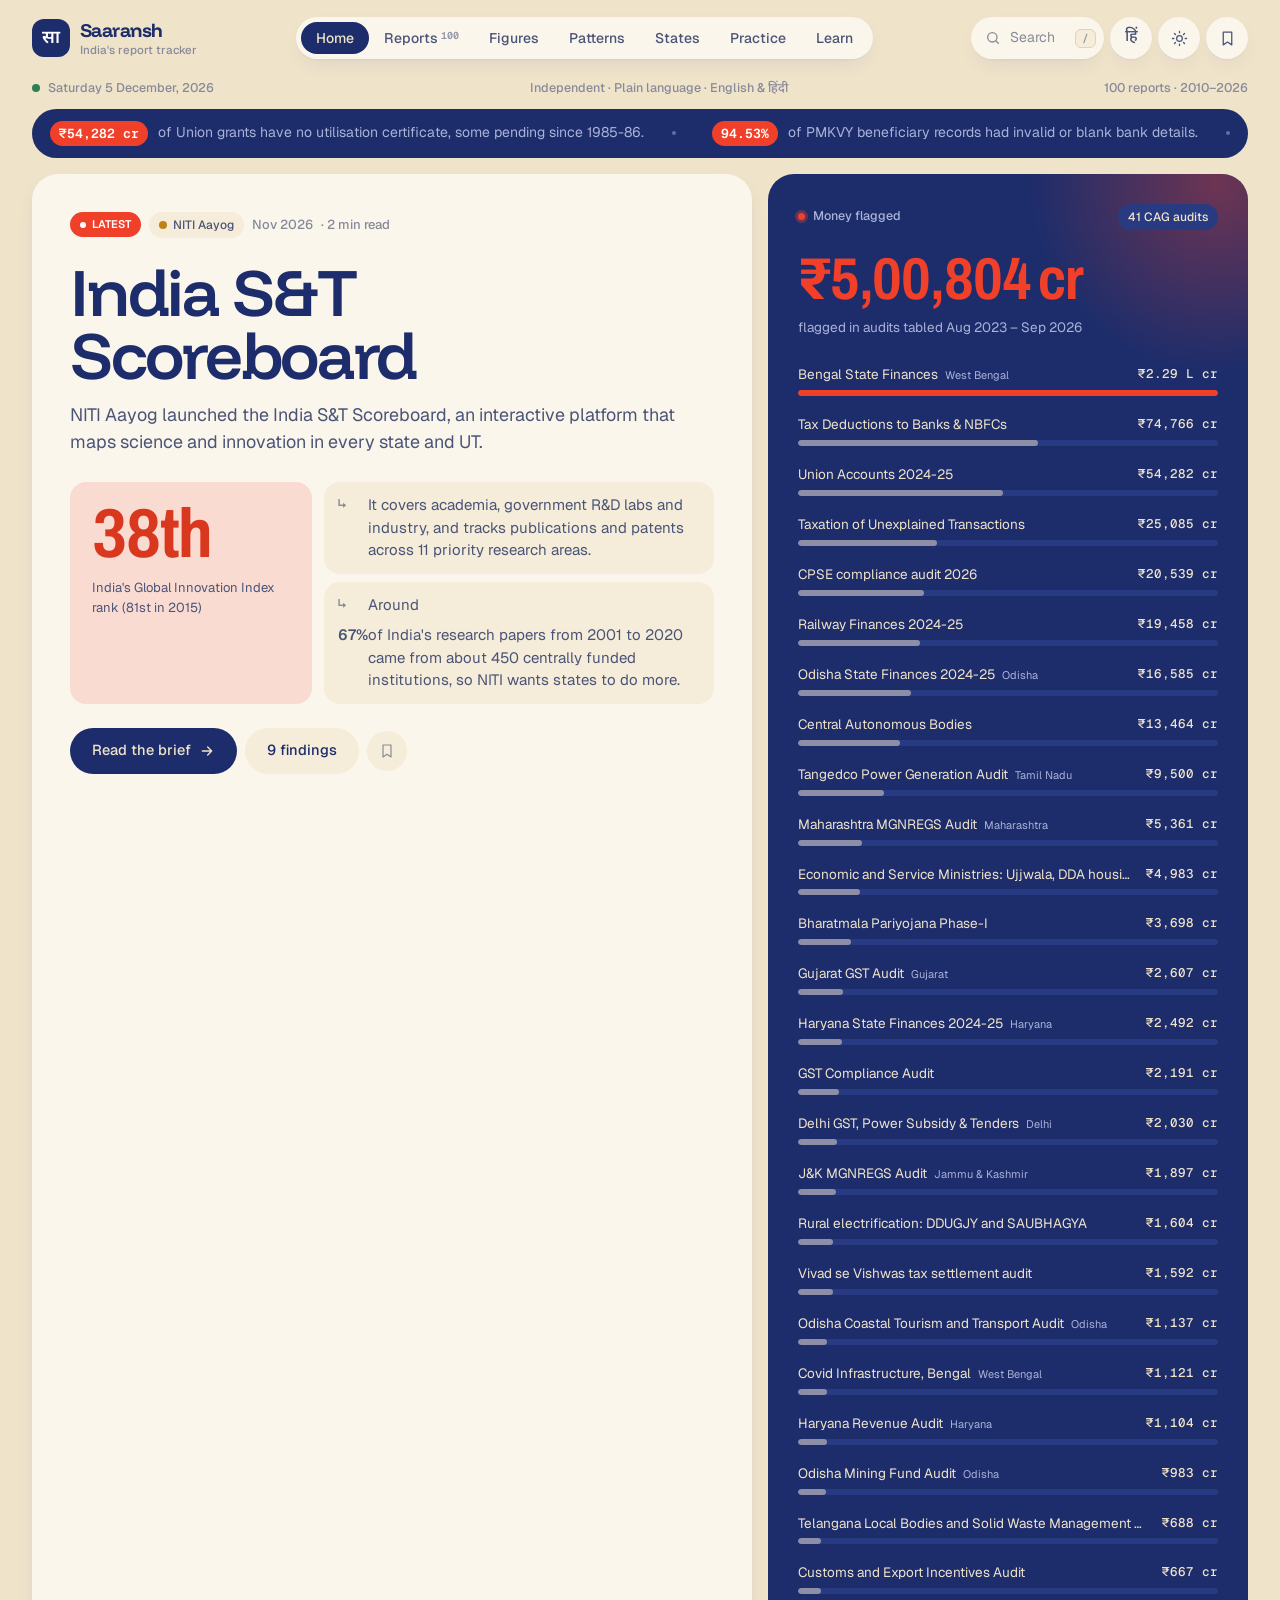
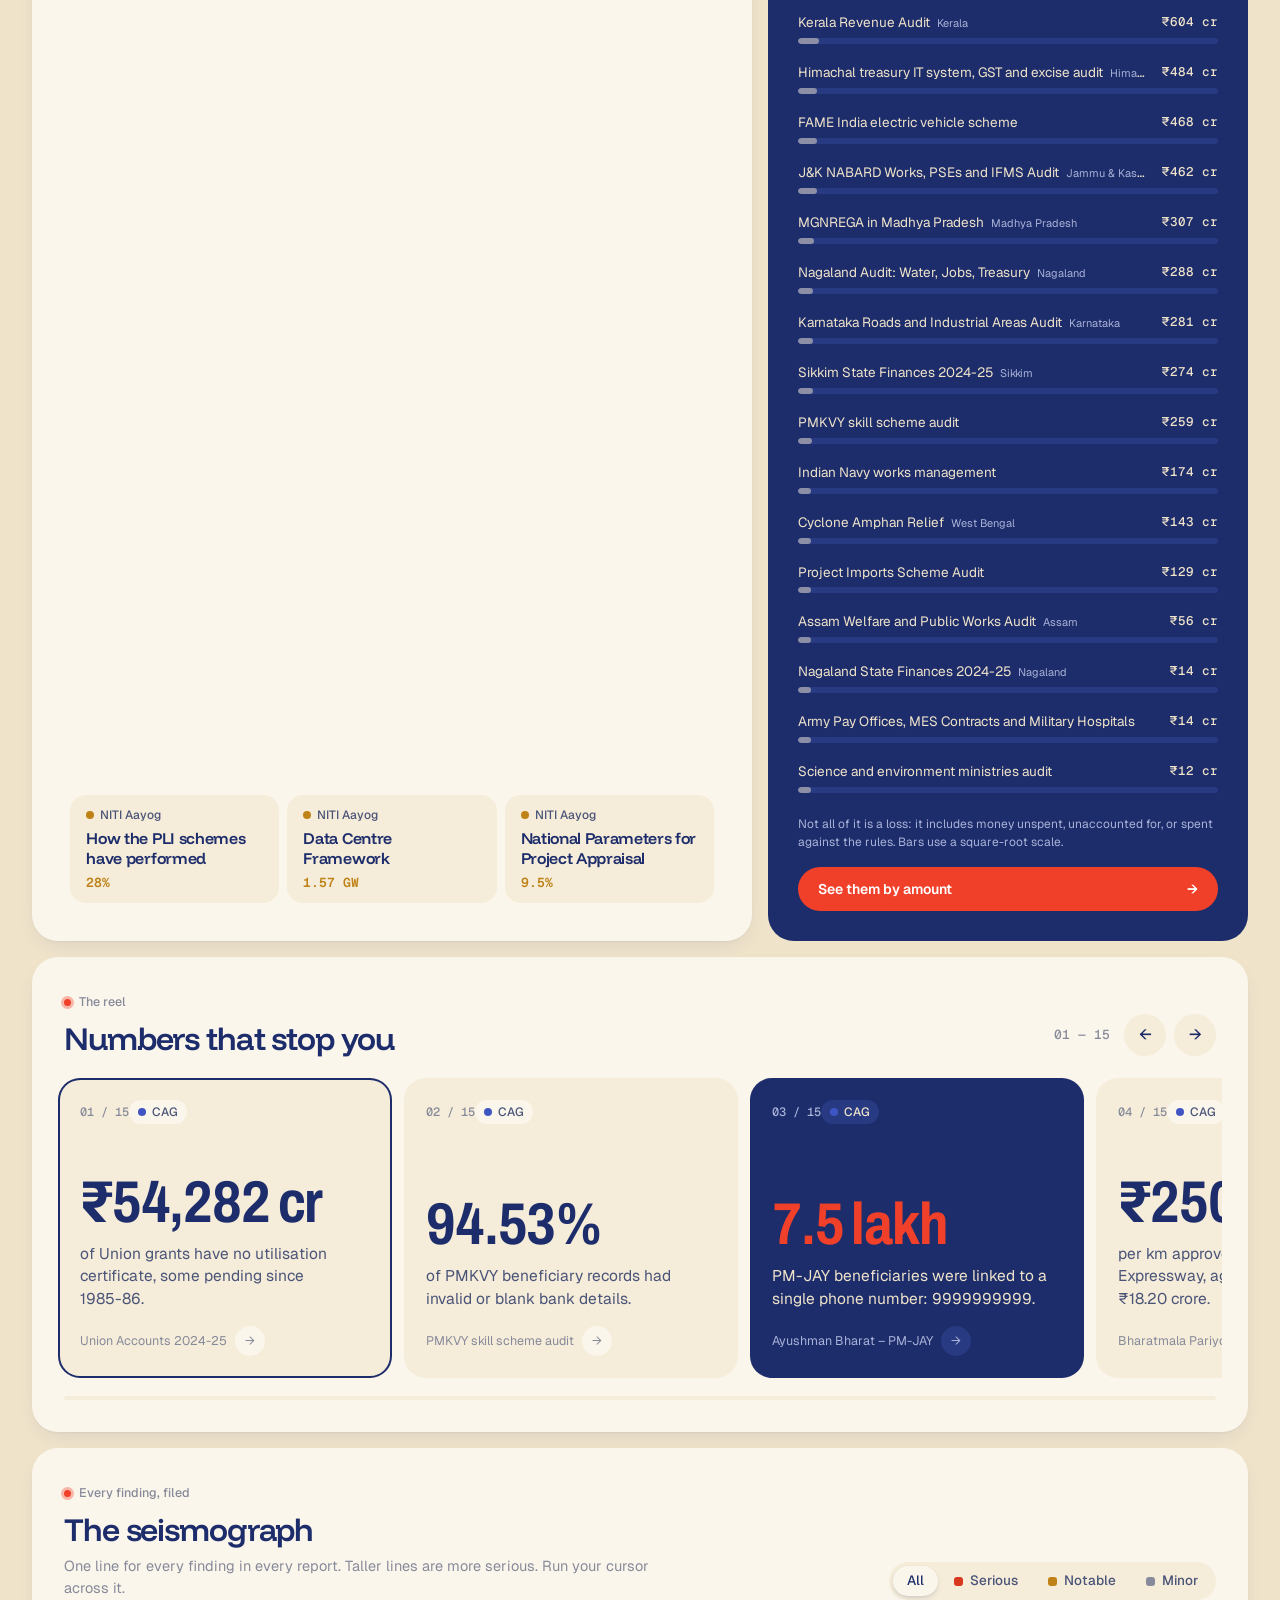
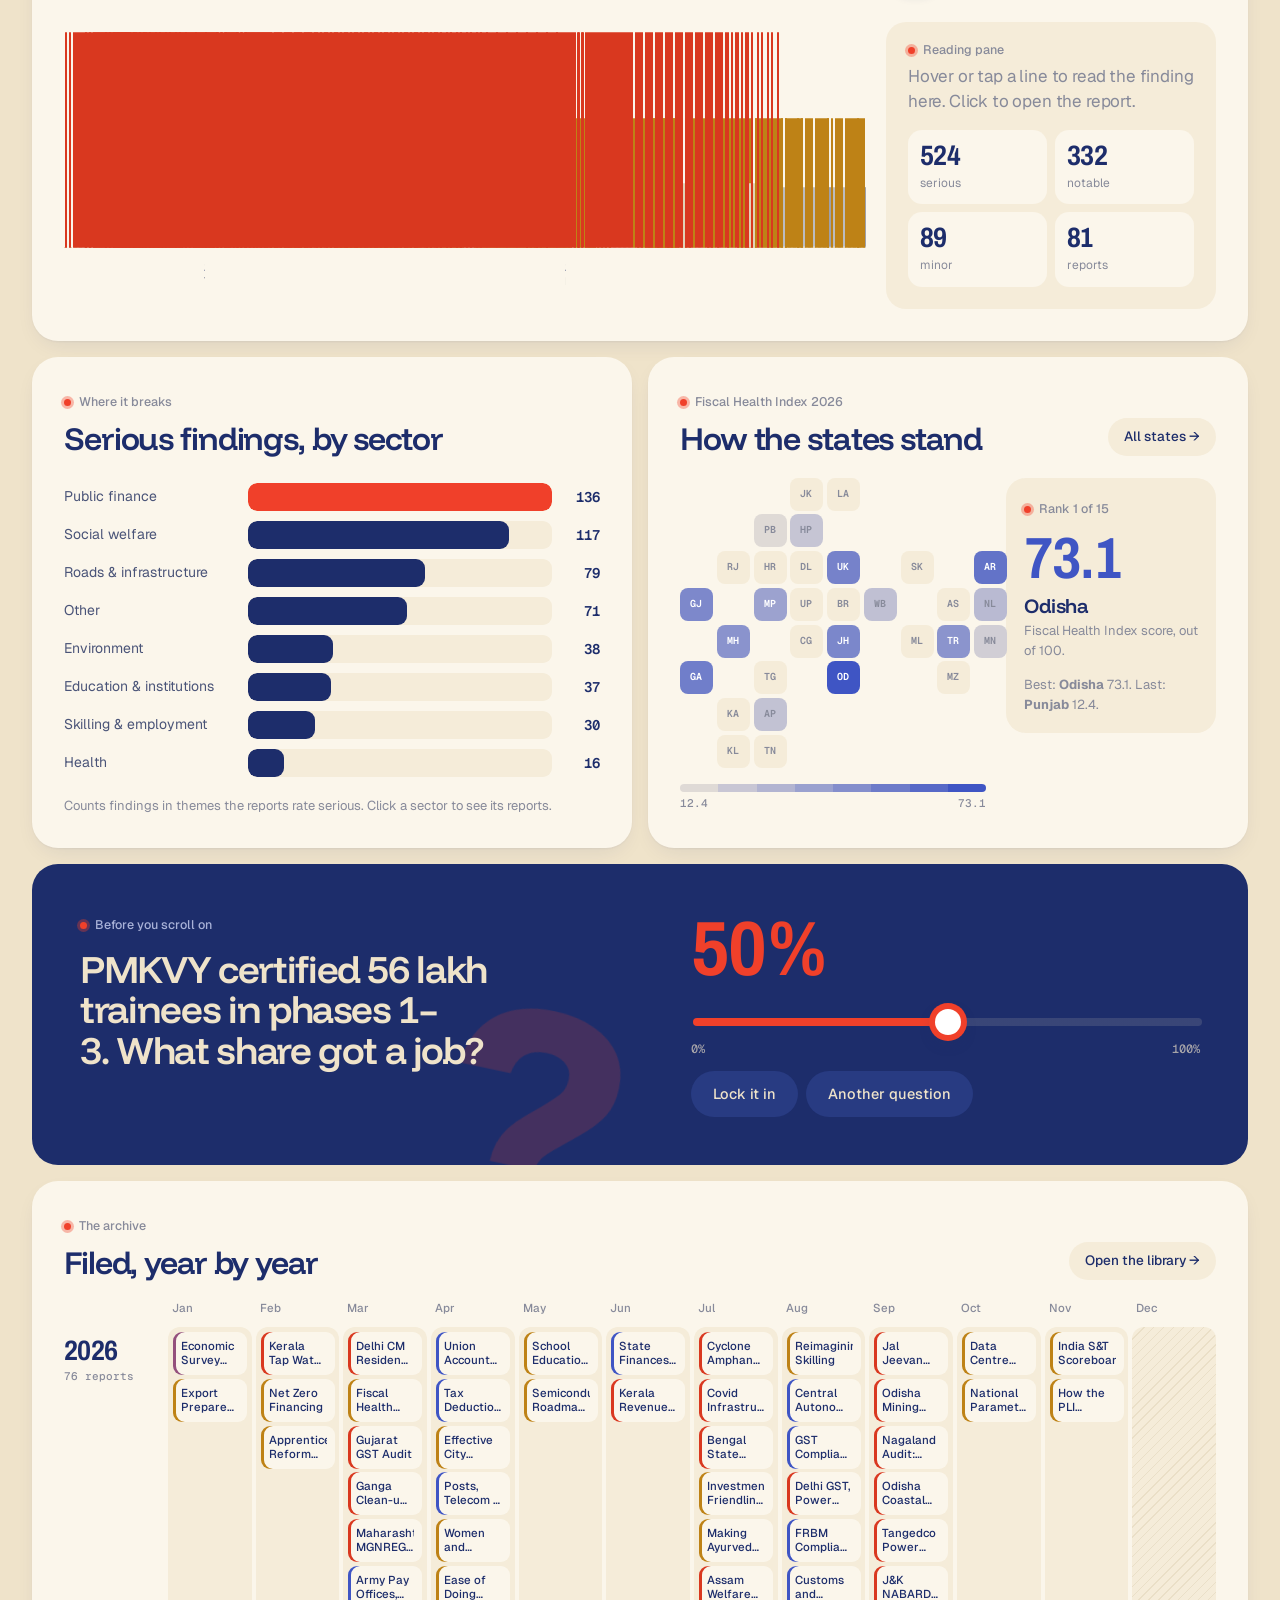
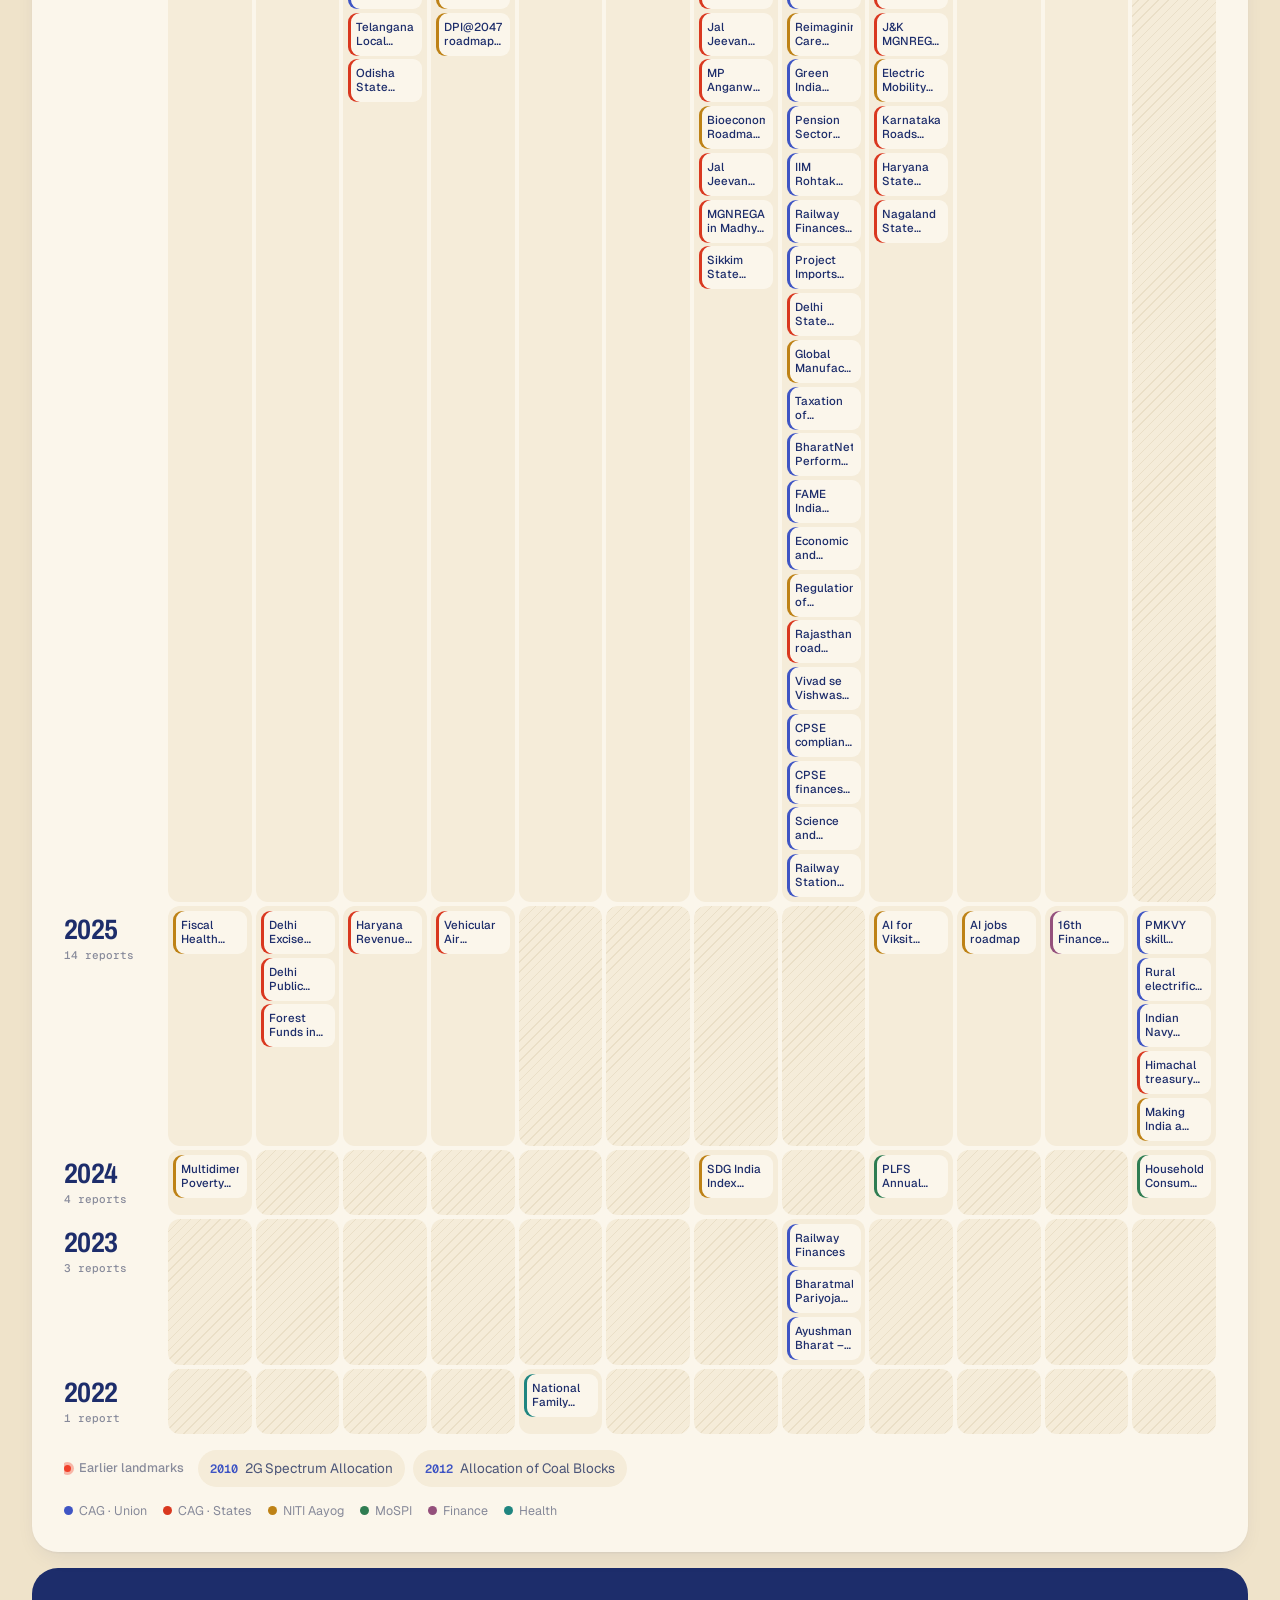
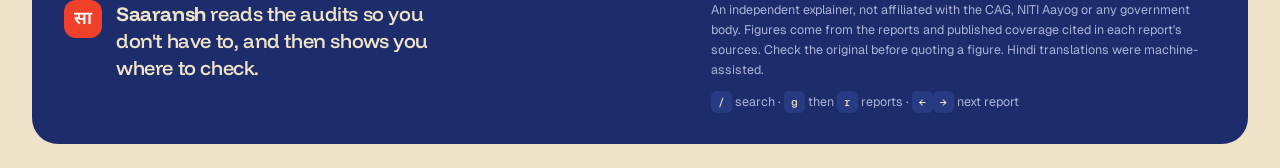
==== index.html @ 2b0435da "Redesign the whole app: new look, layouts and charts - New palette (Chantilly Cream, Indigo Ink, Ama" ====
<!doctype html>
<html lang="en">
<head>
<meta charset="utf-8">
<meta name="viewport" content="width=device-width, initial-scale=1, viewport-fit=cover">
<title>Saaransh: CAG audits and NITI Aayog reports, decoded</title>
<meta name="description" content="Saaransh explains CAG audits, NITI Aayog reports and official surveys in plain language, in English and Hindi: the money flagged, the findings, the government's reply, the sources and exam practice.">
<meta name="keywords" content="CAG report, CAG audit, NITI Aayog report, government reports India, UPSC current affairs, state finances, Hindi">
<meta name="theme-color" content="#EFE3CA" media="(prefers-color-scheme: light)">
<meta name="theme-color" content="#10163A" media="(prefers-color-scheme: dark)">
<meta name="color-scheme" content="light dark">
<meta name="application-name" content="Saaransh">
<meta name="apple-mobile-web-app-title" content="Saaransh">
<meta name="apple-mobile-web-app-capable" content="yes">
<meta name="apple-mobile-web-app-status-bar-style" content="default">

<meta property="og:type" content="website">
<meta property="og:site_name" content="Saaransh">
<meta property="og:title" content="Saaransh: CAG audits and NITI Aayog reports, decoded">
<meta property="og:description" content="The money flagged, the findings, the government's reply and the sources. In English and Hindi.">
<meta property="og:image" content="/og-image.jpg">
<meta property="og:image:width" content="1200">
<meta property="og:image:height" content="630">
<meta property="og:locale" content="en_IN">
<meta property="og:locale:alternate" content="hi_IN">
<meta name="twitter:card" content="summary_large_image">
<meta name="twitter:title" content="Saaransh: CAG audits and NITI Aayog reports, decoded">
<meta name="twitter:description" content="The money flagged, the findings, the government's reply and the sources. In English and Hindi.">
<meta name="twitter:image" content="/og-image.jpg">

<link rel="icon" href="/favicon.ico" sizes="32x32 48x48">
<link rel="icon" href="/favicon.svg" type="image/svg+xml">
<link rel="apple-touch-icon" href="/icons/apple-touch-icon.png">
<link rel="manifest" href="/site.webmanifest">

<link rel="preconnect" href="https://fonts.googleapis.com">
<link rel="preconnect" href="https://fonts.gstatic.com" crossorigin>
<link rel="stylesheet" href="https://fonts.googleapis.com/css2?family=Funnel+Display:wght@400..800&family=Archivo:wdth,wght@62..125,400..800&family=Geist:wght@400..700&family=Geist+Mono:wght@400..600&family=Noto+Sans+Devanagari:wght@400..700&display=swap">
<script>try{var t=JSON.parse(localStorage.getItem("saaransh-theme"));if(t)document.documentElement.dataset.theme=t;if(localStorage.getItem("saaransh-lang")==="hi")document.documentElement.lang="hi"}catch(e){}</script>
<link rel="stylesheet" href="/assets/css/app.css?v=46">
<script type="application/ld+json">{"@context":"https://schema.org","@type":"WebSite","name":"Saaransh","alternateName":"सारांश","description":"CAG audits, NITI Aayog reports and official surveys explained in plain English and Hindi.","inLanguage":["en-IN","hi-IN"]}</script>
</head>
<body>
<noscript><p style="padding:24px;font:16px/1.5 system-ui,sans-serif">Saaransh needs JavaScript to show the reports. Please enable it and reload.</p></noscript>
<a class="skip" href="#main">Skip to content</a>

<header class="mast" id="mast">
  <div class="mast-in">
    <button class="wordmark homelink" aria-label="Saaransh, go to Home">
      <span class="seal" aria-hidden="true">सा</span>
      <span class="wm"><b>Saaransh</b><small>India's report tracker</small></span>
    </button>
    <nav class="nav" aria-label="Sections">
      <button data-view="home">Home</button>
      <button data-view="reports">Reports<sup id="nReports"></sup></button>
      <button data-view="numbers">Figures</button>
      <button data-view="insights">Patterns</button>
      <button data-view="states">States</button>
      <button data-view="play">Practice</button>
      <button data-view="learn">Learn</button>
      <span class="nav-ink" aria-hidden="true"></span>
    </nav>
    <div class="tools">
      <button class="find" data-palette aria-label="Search"><svg width="16" height="16" viewBox="0 0 24 24" fill="none" stroke="currentColor" stroke-width="2" stroke-linecap="round"><circle cx="11" cy="11" r="7"/><path d="m20 20-3.5-3.5"/></svg><span>Search</span><kbd>/</kbd></button>
      <button class="tool langbtn" id="langBtn" aria-label="हिंदी में देखें"><span class="deva">हिं</span></button>
      <button class="tool" id="themeBtn" aria-label="Switch theme"><svg class="i-sun" width="17" height="17" viewBox="0 0 24 24" fill="none" stroke="currentColor" stroke-width="1.8" stroke-linecap="round"><circle cx="12" cy="12" r="4"/><path d="M12 2v2M12 20v2M4.9 4.9l1.4 1.4M17.7 17.7l1.4 1.4M2 12h2M20 12h2M4.9 19.1l1.4-1.4M17.7 6.3l1.4-1.4"/></svg><svg class="i-moon" width="17" height="17" viewBox="0 0 24 24" fill="none" stroke="currentColor" stroke-width="1.8" stroke-linecap="round" stroke-linejoin="round"><path d="M20 14.5A8 8 0 0 1 9.5 4a8 8 0 1 0 10.5 10.5z"/></svg></button>
      <button class="tool" data-saved-go aria-label="Saved reports"><svg width="17" height="17" viewBox="0 0 24 24" fill="none" stroke="currentColor" stroke-width="1.8" stroke-linejoin="round"><path d="M6 3h12v18l-6-4-6 4z"/></svg><i class="savedot" id="savedDot" hidden></i></button>
    </div>
  </div>
</header>

<main id="main">

  <!-- FRONT PAGE -->
  <section class="view" data-view="home">
    <div class="dateline wrap"><span id="dateline"></span><span class="dl-mid">Independent · Plain language · English &amp; हिंदी</span><span id="edition"></span></div>
    <div class="ticker" id="ticker" aria-label="Figures from the reports"><div class="tk-track" id="tkTrack"></div></div>

    <div class="wrap">
      <div class="lead">
        <article class="lead-story" id="leadStory"></article>
        <aside class="receipt-wrap" id="receipt"></aside>
      </div>

      <section class="block" aria-labelledby="hReel">
        <header class="bh"><div><p class="kick">The reel</p><h2 id="hReel">Numbers that stop you</h2></div><div class="bh-r"><span class="reel-count" id="reelCount"></span><button class="rnd" data-reel="-1" aria-label="Previous">←</button><button class="rnd" data-reel="1" aria-label="Next">→</button></div></header>
        <div class="reel" id="reel"></div>
        <div class="reel-prog"><i id="reelProg"></i></div>
      </section>

      <section class="block" aria-labelledby="hSeis">
        <header class="bh"><div><p class="kick">Every finding, filed</p><h2 id="hSeis">The seismograph</h2><p class="bh-sub">One line for every finding in every report. Taller lines are more serious. Run your cursor across it.</p></div><div class="bh-r seg" id="seisSeg" role="group" aria-label="Severity"><button data-sv="" aria-pressed="true">All</button><button data-sv="high" aria-pressed="false"><i class="sw high"></i>Serious</button><button data-sv="med" aria-pressed="false"><i class="sw med"></i>Notable</button><button data-sv="low" aria-pressed="false"><i class="sw low"></i>Minor</button></div></header>
        <div class="seis" id="seis"></div>
      </section>

      <div class="duo">
        <section class="block" aria-labelledby="hSect">
          <header class="bh"><div><p class="kick">Where it breaks</p><h2 id="hSect">Serious findings, by sector</h2></div></header>
          <div id="sectors"></div>
        </section>
        <section class="block" aria-labelledby="hMini">
          <header class="bh"><div><p class="kick">Fiscal Health Index 2026</p><h2 id="hMini">How the states stand</h2></div><button class="more" data-view="states">All states →</button></header>
          <div class="minimap" id="minimap"></div>
        </section>
      </div>

      <section class="block guess-band" id="guessBand" aria-labelledby="hGuess"></section>

      <section class="block" aria-labelledby="hArch">
        <header class="bh"><div><p class="kick">The archive</p><h2 id="hArch">Filed, year by year</h2></div><button class="more" data-view="reports">Open the library →</button></header>
        <div class="archive" id="archive"></div>
      </section>
    </div>
  </section>

  <!-- REPORTS -->
  <section class="view" data-view="reports" hidden>
    <div class="wrap">
      <header class="phead"><p class="kick">The library</p><h1>Every report, decoded</h1><p class="deck" id="repStat"></p></header>
      <div class="lib">
        <aside class="rail" id="rail" aria-label="Filters"></aside>
        <div class="lib-main">
          <div class="lib-bar">
            <label class="qbox"><svg width="16" height="16" viewBox="0 0 24 24" fill="none" stroke="currentColor" stroke-width="2" stroke-linecap="round"><circle cx="11" cy="11" r="7"/><path d="m20 20-3.5-3.5"/></svg><span class="sr">Filter reports</span><input id="libq" type="search" placeholder="Filter by scheme, ministry, state…" autocomplete="off"></label>
            <div class="seg" id="sortSeg" role="group" aria-label="Sort"><button data-sort="new" aria-pressed="true">Newest</button><button data-sort="money" aria-pressed="false">₹ flagged</button><button data-sort="az" aria-pressed="false">A–Z</button></div>
            <div class="seg icon" id="viewSeg" role="group" aria-label="Layout"><button data-lv="index" aria-pressed="true" aria-label="Index"><svg width="16" height="16" viewBox="0 0 24 24" fill="none" stroke="currentColor" stroke-width="2" stroke-linecap="round"><path d="M4 6h16M4 12h16M4 18h16"/></svg></button><button data-lv="covers" aria-pressed="false" aria-label="Covers"><svg width="16" height="16" viewBox="0 0 24 24" fill="none" stroke="currentColor" stroke-width="2" stroke-linejoin="round"><rect x="4" y="4" width="7" height="9"/><rect x="13" y="4" width="7" height="9"/><rect x="4" y="15" width="7" height="5"/><rect x="13" y="15" width="7" height="5"/></svg></button></div>
          </div>
          <p class="lib-count" id="libCount" aria-live="polite"></p>
          <div id="grid"></div>
        </div>
      </div>
    </div>
  </section>

  <!-- FIGURES -->
  <section class="view" data-view="numbers" hidden>
    <div class="wrap">
      <header class="phead"><p class="kick">Figures</p><h1>Every rupee, on one line</h1><p class="deck" id="numStat"></p></header>
      <div class="tabs" role="tablist" data-subgroup="num">
        <button role="tab" data-sub="swarm" aria-selected="true">Money swarm</button>
        <button role="tab" data-sub="trends" aria-selected="false">Trends</button>
        <button role="tab" data-sub="wall" aria-selected="false">Key figures</button>
      </div>
      <div class="panel" data-subpanel="num:swarm">
        <section class="block">
          <header class="bh"><div><p class="kick">Log scale · ₹ crore</p><h2>Every amount the reports flag</h2><p class="bh-sub">One dot per amount. Each step along the axis is ten times the one before, so ₹10 crore and ₹10 lakh crore fit on the same line. Hover a dot to read it.</p></div><div class="seg" id="swSeg" role="group" aria-label="Filter"><button data-sw="all" aria-pressed="true">All</button><button data-sw="union" aria-pressed="false">Union</button><button data-sw="state" aria-pressed="false">States</button></div></header>
          <div class="sw-wrap"><div class="swm" id="swarm" role="img" aria-label="Rupee amounts on a log scale"></div><aside class="sw-read" id="swRead" aria-live="polite"></aside></div>
        </section>
        <section class="block">
          <header class="bh"><div><p class="kick">Put it in perspective</p><h2>How many times does one fit in the other?</h2></div></header>
          <div class="cmp">
            <div class="cmp-pick">
              <label><span>This amount</span><select class="sel" id="cmpA"></select></label>
              <button class="rnd" id="cmpSwap" aria-label="Swap the two amounts">⇅</button>
              <label><span>against this one</span><select class="sel" id="cmpB"></select></label>
            </div>
            <div class="cmp-out" id="cmpOut" aria-live="polite"></div>
          </div>
        </section>
      </div>
      <div class="panel" data-subpanel="num:trends" hidden>
        <figure class="plot" id="plot"><figcaption class="plot-head"><div><h3 id="plotTitle"></h3><p id="plotNote"></p></div><span class="delta" id="plotDelta"></span></figcaption><svg id="plotSvg" viewBox="0 0 680 320" role="img" aria-labelledby="plotTitle"></svg><div class="tip" id="plotTip"></div><div class="plot-foot" id="plotFoot"></div></figure>
        <div class="sparks" id="sparks" role="group" aria-label="Indicators"></div>
      </div>
      <div class="panel" data-subpanel="num:wall" hidden>
        <div class="chiprow" id="wallChips" role="group" aria-label="Topic"></div>
        <div class="board" id="board"></div>
      </div>
    </div>
  </section>

  <!-- PATTERNS -->
  <section class="view" data-view="insights" hidden>
    <div class="wrap">
      <header class="phead"><p class="kick">Patterns</p><h1>Different audits. The same failures.</h1><p class="deck" id="insStat"></p></header>
      <section class="block">
        <header class="bh"><div><p class="kick">The matrix</p><h2>Which reports show which failure</h2><p class="bh-sub">Rows are recurring failures, columns are reports. A filled cell means that report is evidence for the pattern. Click a row to read it, or a cell to open the report.</p></div></header>
        <div class="mx-scroll"><div class="mx" id="matrix"></div></div>
      </section>
      <div class="pt-wrap">
        <nav class="pt-list" id="ptList" aria-label="Patterns"></nav>
        <article class="pt-card" id="ptCard" aria-live="polite"></article>
      </div>
      <section class="block"><header class="bh"><div><p class="kick">A footnote</p><h2>Why so few people read these reports</h2></div></header><div class="why" id="whyGrid"></div></section>
    </div>
  </section>

  <!-- STATES -->
  <section class="view" data-view="states" hidden>
    <div class="wrap">
      <header class="phead"><p class="kick">States</p><h1>What the reports say about your state</h1><p class="deck" id="stStat"></p></header>
      <div class="kpis" id="sxKpis"></div>
      <div class="duo">
        <section class="block">
          <header class="bh"><div><p class="kick" id="lpKick">Out of 100</p><h2 id="lpTitle">Fiscal Health Index 2026</h2></div><div class="seg" id="lpSeg" role="group" aria-label="Index"><button data-lp="fhi" aria-pressed="true">Fiscal health</button><button data-lp="sdg" aria-pressed="false">SDG</button></div></header>
          <div class="lps" id="lolli"></div>
          <p class="notep" id="lpNote"></p>
        </section>
        <section class="block">
          <header class="bh"><div><p class="kick">Mentions in these reports</p><h2>Where the findings are</h2></div></header>
          <div id="findBars"></div>
          <p class="notep">Counts findings and reports that name the state. Click a bar to open the state.</p>
        </section>
      </div>
      <section class="block">
        <header class="bh"><div><p class="kick">Scorecards</p><h2>Every state at a glance</h2></div><div class="bh-r"><label class="qbox sm"><svg width="15" height="15" viewBox="0 0 24 24" fill="none" stroke="currentColor" stroke-width="2" stroke-linecap="round"><circle cx="11" cy="11" r="7"/><path d="m20 20-3.5-3.5"/></svg><span class="sr">Find a state</span><input id="stq" type="search" placeholder="Find a state"></label><div class="seg" id="scSort" role="group" aria-label="Sort"><button data-scs="find" aria-pressed="true">Findings</button><button data-scs="fhi" aria-pressed="false">Fiscal</button><button data-scs="sdg" aria-pressed="false">SDG</button><button data-scs="az" aria-pressed="false">A–Z</button></div></div></header>
        <div class="scs" id="sxCards"></div>
      </section>
    </div>
  </section>

  <!-- PRACTICE -->
  <section class="view" data-view="play" hidden>
    <div class="wrap">
      <header class="phead"><p class="kick">Practice</p><h1>Know the numbers before the exam does</h1><p class="deck" id="playStat"></p></header>
      <div class="modes" role="tablist" data-subgroup="play" id="modes"></div>
      <div class="panel" data-subpanel="play:guess"><div class="est" id="est"></div></div>
      <div class="panel" data-subpanel="play:quiz" hidden><div class="mcq" id="mcq"></div></div>
      <div class="panel" data-subpanel="play:cards" hidden><div class="deck" id="deck"></div></div>
      <div class="panel" data-subpanel="play:mains" hidden><div class="mqs" id="mainsList"></div></div>
    </div>
  </section>

  <!-- LEARN -->
  <section class="view" data-view="learn" hidden>
    <div class="wrap">
      <header class="phead"><p class="kick">Learn</p><h1>How India audits itself</h1><p class="deck" id="learnStat"></p></header>
      <div class="tabs" role="tablist" data-subgroup="learn">
        <button role="tab" data-sub="basics" aria-selected="true">The CAG</button>
        <button role="tab" data-sub="journey" aria-selected="false">A report's journey</button>
        <button role="tab" data-sub="landmarks" aria-selected="false">Landmark audits</button>
        <button role="tab" data-sub="niti" aria-selected="false">NITI Aayog</button>
        <button role="tab" data-sub="tips" aria-selected="false">Reading a report</button>
        <button role="tab" data-sub="glossary" aria-selected="false">Glossary</button>
      </div>
      <div class="panel" data-subpanel="learn:basics">
        <div class="arts"><div class="arts-list" id="artList" role="tablist" aria-label="Articles"></div><article class="arts-panel" id="artPanel" aria-live="polite"></article></div>
        <h3 class="sh">Three kinds of audit</h3><div class="atypes" id="learnTypes"></div>
      </div>
      <div class="panel" data-subpanel="learn:journey" hidden><div class="route" id="route"></div></div>
      <div class="panel" data-subpanel="learn:landmarks" hidden><div class="cases" id="cases"></div></div>
      <div class="panel" data-subpanel="learn:niti" hidden><div class="qa" id="qa"></div></div>
      <div class="panel" data-subpanel="learn:tips" hidden><div class="check" id="check"></div></div>
      <div class="panel" data-subpanel="learn:glossary" hidden>
        <div class="gl-top"><label class="qbox"><svg width="16" height="16" viewBox="0 0 24 24" fill="none" stroke="currentColor" stroke-width="2" stroke-linecap="round"><circle cx="11" cy="11" r="7"/><path d="m20 20-3.5-3.5"/></svg><span class="sr">Search terms</span><input id="glq" type="search" placeholder="Search terms"></label><span class="muted" id="glCount"></span></div>
        <div class="letters" id="glLetters" role="group" aria-label="First letter"></div>
        <div class="glossary" id="glossaryGrid"></div>
      </div>
    </div>
  </section>
  <footer class="colophon wrap">
    <div class="col-brand"><span class="seal" aria-hidden="true">सा</span><p><b>Saaransh</b> reads the audits so you don't have to, and then shows you where to check.</p></div>
    <p class="fine">An independent explainer, not affiliated with the CAG, NITI Aayog or any government body. Figures come from the reports and published coverage cited in each report's sources. Check the original before quoting a figure. Hindi translations were machine-assisted.</p>
    <p class="fine keys"><kbd>/</kbd> search · <kbd>g</kbd> then <kbd>r</kbd> reports · <kbd>←</kbd><kbd>→</kbd> next report</p>
  </footer>
</main>

<nav class="tabbar" aria-label="Primary">
  <button data-view="home"><svg width="20" height="20" viewBox="0 0 24 24" fill="none" stroke="currentColor" stroke-width="1.8" stroke-linecap="round" stroke-linejoin="round"><path d="M4 5h16v14H4z"/><path d="M8 9h8M8 13h5"/></svg>Home</button>
  <button data-view="reports"><svg width="20" height="20" viewBox="0 0 24 24" fill="none" stroke="currentColor" stroke-width="1.8" stroke-linecap="round" stroke-linejoin="round"><path d="M6 3h9l4 4v14H6z"/><path d="M9 12h7M9 16h7"/></svg>Reports</button>
  <button data-view="numbers"><svg width="20" height="20" viewBox="0 0 24 24" fill="none" stroke="currentColor" stroke-width="1.8" stroke-linecap="round" stroke-linejoin="round"><rect x="3" y="3" width="18" height="18"/><rect x="3" y="11" width="10" height="10"/><rect x="3" y="16" width="5" height="5"/></svg>Figures</button>
  <button data-view="states"><svg width="20" height="20" viewBox="0 0 24 24" fill="none" stroke="currentColor" stroke-width="1.8" stroke-linecap="round" stroke-linejoin="round"><path d="M12 21s-7-6.2-7-11a7 7 0 0 1 14 0c0 4.8-7 11-7 11z"/><circle cx="12" cy="10" r="2.5"/></svg>States</button>
  <button data-view="play"><svg width="20" height="20" viewBox="0 0 24 24" fill="none" stroke="currentColor" stroke-width="1.8" stroke-linecap="round" stroke-linejoin="round"><circle cx="12" cy="12" r="9"/><path d="M12 7v5l3 2"/></svg>Practice</button>
  <button data-more aria-label="More sections"><svg width="20" height="20" viewBox="0 0 24 24" fill="none" stroke="currentColor" stroke-width="1.8" stroke-linecap="round"><path d="M5 12h.01M12 12h.01M19 12h.01"/></svg>More</button>
</nav>
<div class="sheet" id="sheet" hidden><div class="sheet-in"><button data-view="insights">Patterns</button><button data-view="learn">Learn</button><button data-saved-go>Saved reports</button><button data-palette>Search</button></div></div>

<div class="reader" id="reader" role="dialog" aria-modal="true" aria-labelledby="rTitle" aria-hidden="true">
  <div class="r-bar">
    <button class="tool" id="rClose" aria-label="Close report"><svg width="18" height="18" viewBox="0 0 24 24" fill="none" stroke="currentColor" stroke-width="2" stroke-linecap="round"><path d="M18 6 6 18M6 6l12 12"/></svg></button>
    <span class="r-mini" id="rMini"></span>
    <div class="r-actions">
      <button class="tool" id="rSave" aria-label="Save report" aria-pressed="false"><svg width="17" height="17" viewBox="0 0 24 24" fill="none" stroke="currentColor" stroke-width="1.8" stroke-linejoin="round"><path d="M6 3h12v18l-6-4-6 4z"/></svg></button>
      <button class="tool" id="rShare" aria-label="Copy summary"><svg width="17" height="17" viewBox="0 0 24 24" fill="none" stroke="currentColor" stroke-width="1.8" stroke-linecap="round" stroke-linejoin="round"><rect x="8" y="8" width="12" height="12" rx="1"/><path d="M16 8V5a1 1 0 0 0-1-1H5a1 1 0 0 0-1 1v10a1 1 0 0 0 1 1h3"/></svg></button>
    </div>
    <i class="r-prog" id="rProg"></i>
  </div>
  <div class="r-scroll" id="rScroll"><div id="rContent"></div></div>
</div>

<div class="drawer" id="drawer" aria-hidden="true"><div class="dr-back" data-drclose></div><aside class="dr-panel" role="dialog" aria-modal="true" aria-labelledby="drTitle"><button class="tool dr-x" data-drclose aria-label="Close"><svg width="18" height="18" viewBox="0 0 24 24" fill="none" stroke="currentColor" stroke-width="2" stroke-linecap="round"><path d="M18 6 6 18M6 6l12 12"/></svg></button><div id="drBody"></div></aside></div>
<div class="palette" id="palette" aria-hidden="true">
  <div class="pal" role="dialog" aria-modal="true" aria-label="Search">
    <div class="pal-in"><svg width="18" height="18" viewBox="0 0 24 24" fill="none" stroke="currentColor" stroke-width="2" stroke-linecap="round"><circle cx="11" cy="11" r="7"/><path d="m20 20-3.5-3.5"/></svg><label class="sr" for="palq">Search</label><input id="palq" type="text" placeholder="Search reports, findings, states, terms" autocomplete="off" role="combobox" aria-controls="palList" aria-expanded="true"><kbd>esc</kbd></div>
    <div class="pal-list" id="palList" role="listbox"></div>
    <div class="pal-foot"><span><kbd>↑</kbd><kbd>↓</kbd> move</span><span><kbd>↵</kbd> open</span><span><kbd>g</kbd> <kbd>r</kbd> reports</span></div>
  </div>
</div>
<div class="pop" id="pop" role="tooltip"></div>
<div class="toast" id="toast" role="status"></div>

<script src="/assets/js/data.js?v=1"></script>
<script src="/assets/js/reports-v2.js?v=1"></script>
<script src="/assets/js/reports-2025-26.js?v=1"></script>
<script src="/assets/js/reports-hi.js?v=1"></script>
<script src="/assets/js/app.js?v=46"></script>
<script src="/assets/js/i18n.js?v=46"></script>
</body>
</html>
---- assets/css/app.css ----
/* Saaransh: bento.
   Palette 60/30/10: Chantilly Cream #EFE3CA surfaces, Indigo Ink #1D2D6B text and dark cards,
   Amalfi Red #F0402A accent (key numbers, primary actions). No black anywhere. */

:root{
  --bg:#EFE3CA; --card:#FBF6EB; --card2:#F5ECD9; --ink:#1D2D6B; --ink2:#4A5478; --ink3:#878A9A;
  --rule:#E1D3B6; --rule2:#EADFC7; --hl:#FCD6CB;
  --acc:#F0402A; --acc-2:#F0402A; --acc-ink:#FFFFFF;
  --red:#D9381F; --red-s:#FADBD1; --indigo:#3F55C4; --indigo-s:#E0E4F6; --turm:#BE8216; --turm-s:#F5E4C0;
  --green:#2F7D52; --green-s:#DCEBD9; --plum:#94507C; --plum-s:#F0DEE2; --teal:#1F8580; --teal-s:#D6EAE2;
  --inv:#1D2D6B; --inv2:#283B82; --inv-fg:#EFE3CA; --inv-mut:#A9B2D8;
  --c:var(--indigo); --cs:var(--indigo-s);
  --f-disp:"Funnel Display","Noto Sans Devanagari",ui-sans-serif,system-ui,sans-serif;
  --f-num:"Archivo","Funnel Display",ui-sans-serif,system-ui,sans-serif;
  --f-sans:"Geist","Noto Sans Devanagari",ui-sans-serif,system-ui,sans-serif;
  --f-mono:"Geist Mono",ui-monospace,"SFMono-Regular",Menlo,monospace;
  --f-serif:var(--f-disp);
  --wrap:1280px; --gut:clamp(16px,3vw,32px); --r:26px; --r-s:16px;
  --ease:cubic-bezier(.2,.7,.2,1); --spring:cubic-bezier(.34,1.56,.64,1);
  --shadow:0 1px 2px rgba(29,45,107,.05),0 8px 24px -10px rgba(29,45,107,.14);
  --shadow-l:0 2px 4px rgba(29,45,107,.05),0 24px 48px -16px rgba(29,45,107,.26);
  color-scheme:light;
}
:root[data-theme="dark"]{
  --bg:#10163A; --card:#172048; --card2:#1F2A57; --ink:#EFE3CA; --ink2:#C3C2C4; --ink3:#8A90B2;
  --rule:#2A3566; --rule2:#1F2A57; --hl:#4A2016; --acc:#FF5A3F; --acc-2:#FF5A3F; --acc-ink:#FFFFFF;
  --red:#FF6A4E; --red-s:#3D1E2A; --indigo:#9AA9F5; --indigo-s:#232E66; --turm:#F0B652; --turm-s:#3A2E1E;
  --green:#6CC795; --green-s:#173634; --plum:#E29CCB; --plum-s:#3A1F45; --teal:#6FCBC4; --teal-s:#143545;
  --inv:#26368A; --inv2:#3041A0; --inv-fg:#EFE3CA; --inv-mut:#B3BBE3;
  --shadow:0 1px 2px rgba(4,7,24,.35),0 8px 24px -10px rgba(4,7,24,.6); --shadow-l:0 24px 48px -16px rgba(4,7,24,.75);
  color-scheme:dark;
}
@media (prefers-color-scheme:dark){
  :root:not([data-theme="light"]){
    --bg:#10163A; --card:#172048; --card2:#1F2A57; --ink:#EFE3CA; --ink2:#C3C2C4; --ink3:#8A90B2;
  --rule:#2A3566; --rule2:#1F2A57; --hl:#4A2016; --acc:#FF5A3F; --acc-2:#FF5A3F; --acc-ink:#FFFFFF;
  --red:#FF6A4E; --red-s:#3D1E2A; --indigo:#9AA9F5; --indigo-s:#232E66; --turm:#F0B652; --turm-s:#3A2E1E;
  --green:#6CC795; --green-s:#173634; --plum:#E29CCB; --plum-s:#3A1F45; --teal:#6FCBC4; --teal-s:#143545;
  --inv:#26368A; --inv2:#3041A0; --inv-fg:#EFE3CA; --inv-mut:#B3BBE3;
    --shadow:0 1px 2px rgba(4,7,24,.35),0 8px 24px -10px rgba(4,7,24,.6); --shadow-l:0 24px 48px -16px rgba(4,7,24,.75);
    color-scheme:dark;
  }
}
.c-red{--c:var(--red);--cs:var(--red-s)} .c-indigo{--c:var(--indigo);--cs:var(--indigo-s)} .c-turm{--c:var(--turm);--cs:var(--turm-s)}
.c-green{--c:var(--green);--cs:var(--green-s)} .c-plum{--c:var(--plum);--cs:var(--plum-s)} .c-teal{--c:var(--teal);--cs:var(--teal-s)}

*,*::before,*::after{box-sizing:border-box}
html{-webkit-text-size-adjust:100%;scroll-padding-top:100px}
body{margin:0;background:var(--bg);color:var(--ink);font:400 15px/1.55 var(--f-sans);-webkit-font-smoothing:antialiased;overflow-x:hidden}
body.lock{overflow:hidden}
html[lang="hi"] body{font-family:"Noto Sans Devanagari",var(--f-sans)}
button{font:inherit;color:inherit;background:none;border:0;padding:0;cursor:pointer;text-align:inherit}
a{color:inherit}
img,svg{display:block}
input,select{font:inherit;color:inherit}
h1,h2,h3,h4{margin:0;font-weight:inherit}
p{margin:0}
ul,ol,dl,dd{margin:0;padding:0}
kbd{font:500 11px/1 var(--f-mono);padding:3px 6px;border-radius:6px;color:var(--ink3);background:var(--card2);border:1px solid var(--rule)}
.sr{position:absolute!important;width:1px;height:1px;overflow:hidden;clip:rect(0 0 0 0);white-space:nowrap}
.skip{position:absolute;left:-999px;top:8px;z-index:300;background:var(--ink);color:var(--bg);padding:8px 12px;border-radius:10px}
.skip:focus{left:8px}
:focus-visible{outline:2px solid var(--indigo);outline-offset:2px;border-radius:8px}
.deva{font-family:"Noto Sans Devanagari",sans-serif}
.mono{font-family:var(--f-mono);font-variant-numeric:tabular-nums}
.muted{color:var(--ink3);font-size:14px}
::selection{background:var(--hl);color:var(--ink)}
.wrap{max-width:var(--wrap);margin:0 auto;padding:0 var(--gut)}

/* ---------- primitives ---------- */
.kick{font:500 12.5px/1 var(--f-sans);color:var(--ink3);display:inline-flex;align-items:center;gap:8px}
.kick::before{content:"";width:7px;height:7px;border-radius:50%;background:var(--acc-2);box-shadow:0 0 0 3px color-mix(in srgb,var(--acc) 35%,transparent)}
.fig{font-family:var(--f-num);font-weight:700;font-stretch:80%;font-variant-numeric:tabular-nums;letter-spacing:-.02em;line-height:.95}
.pill{display:inline-flex;align-items:center;gap:6px;height:26px;padding:0 10px;border-radius:999px;font:500 12px/1 var(--f-sans);background:var(--card2);color:var(--ink2)}
mark.n{background:none;color:inherit;font-weight:600}
.term{border-bottom:1.5px dashed var(--ink3);cursor:help;font:inherit;color:inherit}
.term:hover{border-color:var(--indigo);color:var(--indigo)}

/* ---------- masthead ---------- */
.mast{position:sticky;top:0;z-index:50;padding:12px 0;transition:background .3s}
.mast.scrolled{background:color-mix(in srgb,var(--bg) 78%,transparent);backdrop-filter:saturate(1.6) blur(16px);-webkit-backdrop-filter:saturate(1.6) blur(16px)}
.mast-in{max-width:var(--wrap);margin:0 auto;padding:0 var(--gut);height:52px;display:flex;align-items:center;gap:20px}
.wordmark{display:flex;align-items:center;gap:10px;flex:none}
.seal{width:38px;height:38px;display:grid;place-items:center;background:#1D2D6B;color:#FFFFFF;font:600 18px/1 "Noto Sans Devanagari",sans-serif;border-radius:12px;transition:transform .5s var(--spring),background .3s,color .3s;padding-top:2px;flex:none}
:root[data-theme="dark"] .seal{background:var(--acc);color:#FFFFFF}
.wordmark:hover .seal{transform:rotate(-8deg) scale(1.06);background:var(--acc);color:#FFFFFF}
.wm b{display:block;font:700 19px/1 var(--f-disp);letter-spacing:-.03em}
.wm small{display:block;font:500 11.5px/1 var(--f-sans);color:var(--ink3);margin-top:4px}
.nav{display:flex;position:relative;margin:0 auto;background:var(--card);border-radius:999px;padding:5px;box-shadow:var(--shadow)}
.nav button{position:relative;z-index:1;padding:9px 15px;font:500 14px/1 var(--f-sans);color:var(--ink2);border-radius:999px;transition:color .3s}
.nav button:hover{color:var(--ink)}
.nav button[aria-current]{color:var(--bg)}
:root[data-theme="dark"] .nav button[aria-current]{color:var(--acc-ink)}
.nav sup{font:600 10px/1 var(--f-mono);margin-left:3px;vertical-align:4px;opacity:.6}
.nav-ink{position:absolute;top:5px;bottom:5px;left:0;width:0;background:var(--ink);border-radius:999px;transition:left .5s var(--spring),width .5s var(--spring);z-index:0}
:root[data-theme="dark"] .nav-ink{background:var(--acc)}
.tools{display:flex;align-items:center;gap:6px;flex:none}
.find{display:flex;align-items:center;gap:9px;height:42px;padding:0 8px 0 14px;border-radius:999px;color:var(--ink3);font-size:14px;background:var(--card);box-shadow:var(--shadow);transition:color .2s,box-shadow .2s}
.find:hover{color:var(--ink);box-shadow:var(--shadow-l)}
.find span{min-width:56px}
.tool{width:42px;height:42px;display:grid;place-items:center;border-radius:999px;color:var(--ink2);background:var(--card);box-shadow:var(--shadow);position:relative;transition:color .2s,transform .25s var(--spring),background .2s}
.tool:hover{color:var(--ink);transform:translateY(-1px)}
.tool:active{transform:scale(.9)}
.tool[aria-pressed="true"]{background:var(--acc);color:var(--acc-ink)}
.tool[aria-pressed="true"] path{fill:currentColor}
.langbtn span{font-size:16px;font-weight:500}
.langbtn span:not(.deva){font:600 12px/1 var(--f-sans)}
.i-moon{display:none}
:root[data-theme="dark"] .i-sun{display:none} :root[data-theme="dark"] .i-moon{display:block}
.savedot{position:absolute;top:8px;right:8px;width:8px;height:8px;border-radius:50%;background:var(--red);box-shadow:0 0 0 2px var(--card)}

/* ---------- views + shared blocks ---------- */
main{min-height:70vh}
.view{animation:viewIn .55s var(--ease) both}
@keyframes viewIn{from{opacity:0;transform:translateY(10px)}}
.phead{padding:clamp(28px,5vw,64px) 0 clamp(20px,3vw,32px);position:relative}
.phead h1{font:600 clamp(40px,6.4vw,84px)/.95 var(--f-disp);letter-spacing:-.035em;margin-top:14px;max-width:22ch;text-wrap:pretty}
.phead .deck{margin-top:18px;color:var(--ink2);font-size:17px;line-height:1.5;max-width:58ch}
.phead .deck b{color:var(--ink);font-weight:600}
.block{background:var(--card);border-radius:var(--r);padding:clamp(20px,2.6vw,32px);margin-top:16px;box-shadow:var(--shadow)}
.bh{display:flex;align-items:flex-end;justify-content:space-between;gap:16px;margin-bottom:22px;flex-wrap:wrap}
.bh h2{font:600 clamp(24px,2.6vw,32px)/1.05 var(--f-disp);letter-spacing:-.035em;margin-top:10px}
.bh-sub{color:var(--ink3);margin-top:8px;max-width:60ch;font-size:14.5px}
.bh-r{display:flex;align-items:center;gap:8px}
.more{display:inline-flex;align-items:center;gap:6px;height:38px;padding:0 16px;border-radius:999px;background:var(--card2);font:500 13.5px/1 var(--f-sans);color:var(--ink);transition:background .2s,transform .25s var(--spring)}
.more:hover{background:var(--acc);color:var(--acc-ink);transform:translateX(2px)}
.rnd{width:42px;height:42px;border-radius:50%;display:grid;place-items:center;font:500 16px/1 var(--f-sans);color:var(--ink);background:var(--card2);transition:background .2s,color .2s,transform .25s var(--spring)}
.rnd:hover{background:var(--ink);color:var(--bg)}
.rnd:active{transform:scale(.88)}
.rnd:disabled{opacity:.35;pointer-events:none}

.seg{display:inline-flex;padding:4px;border-radius:999px;background:var(--card2);gap:2px;flex-wrap:wrap}
.seg button{padding:8px 14px;border-radius:999px;font:500 13.5px/1 var(--f-sans);color:var(--ink2);display:flex;align-items:center;gap:7px;transition:background .25s,color .25s,box-shadow .25s}
.seg button:hover{color:var(--ink)}
.seg button[aria-pressed="true"]{background:var(--card);color:var(--ink);box-shadow:0 1px 3px rgba(29,45,107,.1),0 4px 10px -4px rgba(29,45,107,.16)}
:root[data-theme="dark"] .seg button[aria-pressed="true"]{background:var(--inv2)}
.seg.icon button{padding:8px 10px}
.sw{width:9px;height:9px;border-radius:3px;display:inline-block}
.sw.high{background:var(--red)} .sw.med{background:var(--turm)} .sw.low{background:var(--ink3)}

.btn{display:inline-flex;align-items:center;gap:8px;height:46px;padding:0 22px;border-radius:999px;background:var(--card2);font:500 14.5px/1 var(--f-sans);color:var(--ink);transition:background .2s,color .2s,transform .25s var(--spring);white-space:nowrap}
.btn:hover{background:var(--ink);color:var(--bg)}
.btn:active{transform:scale(.96)}
.btn:disabled{opacity:.4;pointer-events:none}
.btn.solid{background:var(--ink);color:var(--bg)}
.btn.solid:hover{background:var(--acc);color:var(--acc-ink)}
.btn.red{background:var(--acc);color:var(--acc-ink)}
.btn.red:hover{background:var(--ink);color:var(--bg)}
.btn.sm{height:38px;padding:0 16px;font-size:13.5px}
.btn .arr{transition:transform .3s var(--spring)}
.btn:hover .arr{transform:translateX(4px)}
.sel{appearance:none;height:42px;padding:0 38px 0 16px;border:0;border-radius:999px;background:var(--card) url("data:image/svg+xml,%3Csvg xmlns='http://www.w3.org/2000/svg' width='12' height='12' viewBox='0 0 24 24' fill='none' stroke='%238B9085' stroke-width='2.5'%3E%3Cpath d='m6 9 6 6 6-6'/%3E%3C/svg%3E") no-repeat right 15px center;font-size:14px;max-width:100%;box-shadow:var(--shadow)}

.tabs{display:inline-flex;gap:2px;padding:5px;background:var(--card);border-radius:999px;margin-bottom:20px;overflow-x:auto;scrollbar-width:none;max-width:100%;box-shadow:var(--shadow)}
.tabs::-webkit-scrollbar{display:none}
.tabs button{padding:10px 18px;font:500 14px/1 var(--f-sans);color:var(--ink2);white-space:nowrap;border-radius:999px;transition:background .25s,color .25s}
.tabs button:hover{color:var(--ink)}
.tabs button[aria-selected="true"]{background:var(--ink);color:var(--bg)}
:root[data-theme="dark"] .tabs button[aria-selected="true"]{background:var(--acc);color:var(--acc-ink)}
.panel{animation:viewIn .45s var(--ease) both}
.rv{opacity:0;transform:translateY(22px) scale(.99);transition:opacity .8s var(--ease),transform .8s var(--ease)}
.rv.in{opacity:1;transform:none}

.tag{display:inline-flex;align-items:center;gap:6px;font:500 12px/1 var(--f-sans);color:var(--ink2)}
.tag i{width:8px;height:8px;background:var(--c);border-radius:50%}

/* ---------- front page ---------- */
.dateline{display:flex;justify-content:space-between;gap:12px;padding-top:6px;padding-bottom:14px;font:500 12.5px/1 var(--f-sans);color:var(--ink3)}
.dateline>span{display:inline-flex;align-items:center;gap:8px}
.dateline #dateline::before{content:"";width:8px;height:8px;border-radius:50%;background:var(--green);animation:live 2s infinite}
@keyframes live{0%{box-shadow:0 0 0 0 color-mix(in srgb,var(--green) 60%,transparent)}70%{box-shadow:0 0 0 8px transparent}100%{box-shadow:0 0 0 0 transparent}}
.ticker{max-width:calc(var(--wrap) - var(--gut)*2);margin:0 auto;border-radius:999px;overflow:hidden;background:var(--inv);color:var(--inv-fg);position:relative}
@media (max-width:1344px){.ticker{margin:0 var(--gut)}}
.tk-track{display:flex;width:max-content;animation:tick 100s linear infinite}
.ticker:hover .tk-track{animation-play-state:paused}
@keyframes tick{to{transform:translateX(-50%)}}
.tk-item{display:flex;align-items:center;gap:10px;padding:12px 18px;white-space:nowrap;font-size:14px;color:var(--inv-mut);transition:color .2s}
.tk-item:hover{color:var(--inv-fg)}
.tk-item b{font:600 13px/1 var(--f-mono);color:var(--acc-ink);background:var(--acc);padding:6px 9px;border-radius:999px}
.tk-item::after{content:"";width:4px;height:4px;border-radius:50%;background:var(--inv-mut);margin-left:18px;opacity:.5}

.lead{display:grid;grid-template-columns:minmax(0,1.5fr) minmax(0,1fr);gap:16px;padding-top:16px}
.lead-story{background:var(--card);border-radius:var(--r);padding:clamp(22px,3vw,40px);box-shadow:var(--shadow);display:flex;flex-direction:column}
.ls-meta{display:flex;align-items:center;gap:8px;flex-wrap:wrap;font:500 13px/1 var(--f-sans);color:var(--ink3)}
.ls-meta .new{font:600 11px/1 var(--f-sans);padding:7px 10px;background:var(--acc);color:var(--acc-ink);border-radius:999px;display:inline-flex;align-items:center;gap:6px}
.ls-meta .new::before{content:"";width:6px;height:6px;border-radius:50%;background:var(--acc-ink);animation:blink 1.4s infinite}
@keyframes blink{50%{opacity:.2}}
.ls-meta .tag{padding:7px 10px;background:var(--card2);border-radius:999px}
.lead-story h1{font:600 clamp(38px,5.2vw,72px)/.95 var(--f-disp);letter-spacing:-.035em;margin:22px 0 16px;text-wrap:pretty;cursor:pointer;transition:color .2s}
.lead-story h1:hover{color:var(--indigo)}
.ls-deck{font-size:clamp(16px,1.4vw,19px);line-height:1.5;color:var(--ink2);max-width:56ch}
.ls-row{display:grid;grid-template-columns:auto 1fr;gap:12px;margin-top:26px;align-items:stretch}
.ls-big{background:var(--red-s);border-radius:var(--r-s);padding:20px 22px;min-width:200px}
.ls-big .fig{font-size:clamp(48px,5.4vw,76px);color:var(--red)}
.ls-big span{display:block;font-size:13px;color:var(--ink2);margin-top:10px;max-width:22ch}
.ls-pts{list-style:none;display:grid;gap:8px;align-content:start}
.ls-pts li{display:grid;grid-template-columns:22px 1fr;gap:8px;font-size:15px;line-height:1.5;color:var(--ink2);padding:12px 14px;background:var(--card2);border-radius:var(--r-s)}
.ls-pts li::before{content:"↳";font:600 14px/1.5 var(--f-mono);color:var(--ink3)}
.ls-cta{display:flex;align-items:center;gap:8px;margin-top:24px;flex-wrap:wrap}
.also{margin-top:auto;padding-top:24px;display:grid;grid-template-columns:repeat(3,1fr);gap:8px}
.also button{padding:14px 16px;border-radius:var(--r-s);background:var(--card2);display:flex;flex-direction:column;gap:8px;transition:transform .3s var(--spring),background .2s}
.also button:hover{transform:translateY(-3px);background:var(--cs)}
.also b{font:600 16px/1.2 var(--f-disp);letter-spacing:-.02em}
.also .fv{font:600 13px/1 var(--f-mono);color:var(--c);margin-top:auto}

/* money flagged card */
.receipt-wrap{display:flex}
.receipt{background:var(--inv);color:var(--inv-fg);border-radius:var(--r);padding:clamp(22px,2.6vw,30px);display:flex;flex-direction:column;width:100%;position:relative;overflow:hidden}
.receipt::before{content:"";position:absolute;width:380px;height:380px;right:-160px;top:-180px;border-radius:50%;background:radial-gradient(circle,color-mix(in srgb,var(--acc) 38%,transparent),transparent 70%);pointer-events:none;animation:float 9s ease-in-out infinite}
@keyframes float{50%{transform:translate(-30px,24px) scale(1.1)}}
.rc-top{display:flex;justify-content:space-between;align-items:center;position:relative}
.receipt .kick{color:var(--inv-mut)}
.receipt .pill{background:var(--inv2);color:var(--inv-fg)}
.rc-total{margin:22px 0 18px;position:relative}
.rc-total .fig{font-size:clamp(46px,4.6vw,64px);color:var(--acc);display:block}
.rc-total p{color:var(--inv-mut);font-size:13.5px;margin-top:10px}
.rc-lines{list-style:none;display:grid;gap:2px;position:relative}
.rc-line{display:grid;grid-template-columns:1fr auto;gap:5px 12px;padding:8px 10px;margin:0 -10px;border-radius:12px;cursor:pointer;transition:background .2s;opacity:0;transform:translateY(6px)}
.receipt.printed .rc-line{animation:rise2 .5s var(--ease) forwards;animation-delay:var(--d)}
@keyframes rise2{to{opacity:1;transform:none}}
.rc-line:hover{background:var(--inv2)}
.rc-line .nm{font-size:13.5px;color:var(--inv-fg);white-space:nowrap;overflow:hidden;text-overflow:ellipsis}
.rc-line .nm em{font-style:normal;font-size:11px;color:var(--inv-mut);margin-left:4px}
.rc-line b{font:500 12.5px/1.6 var(--f-mono);color:var(--inv-fg)}
.rc-line .bar{grid-column:1/-1;height:6px;border-radius:999px;background:var(--inv2);display:block;overflow:hidden}
.rc-line .bar i{display:block;height:100%;width:var(--w);border-radius:999px;background:color-mix(in srgb,var(--inv-fg) 50%,transparent);transform-origin:left;transform:scaleX(0);transition:transform 1.2s var(--ease),background .2s}
.receipt.printed .rc-line .bar i{transform:scaleX(1);transition-delay:var(--d)}
.rc-line.top .bar i,.rc-line:hover .bar i{background:var(--acc)}
.rc-note{margin-top:14px;font-size:12px;line-height:1.5;color:var(--inv-mut)}
.rc-go{margin-top:16px;display:flex;justify-content:space-between;align-items:center;padding:15px 20px;border-radius:999px;background:var(--acc);color:var(--acc-ink);font:600 14px/1 var(--f-sans);transition:transform .3s var(--spring)}
.rc-go:hover{transform:scale(1.02)}
.rc-go span{transition:transform .3s var(--spring)}
.rc-go:hover span{transform:translateX(4px)}

/* reel */
.reel{display:flex;gap:12px;overflow-x:auto;scroll-snap-type:x mandatory;scrollbar-width:none;padding:6px;margin:-6px;cursor:grab}
.reel::-webkit-scrollbar{display:none}
.reel.drag{cursor:grabbing;scroll-snap-type:none}
.reel.drag *{pointer-events:none}
.rcard{flex:0 0 clamp(250px,29%,350px);scroll-snap-align:start;min-height:300px;padding:22px;display:flex;flex-direction:column;background:var(--card2);border-radius:22px;position:relative;transition:transform .5s var(--spring),background .3s;overflow:hidden;text-align:left}
.rcard:hover{transform:translateY(-6px) rotate(-.6deg)}
.rcard .idx{font:500 12px/1 var(--f-mono);color:var(--ink3);display:flex;justify-content:space-between;align-items:center}
.rcard .idx .tag{background:var(--card);padding:6px 9px;border-radius:999px}
.rcard .fig{font-size:clamp(46px,4.6vw,64px);margin-top:auto;color:var(--ink);padding-top:28px}
.rcard p{font-size:15.5px;line-height:1.45;margin-top:12px;color:var(--ink2);text-wrap:pretty}
.rcard small{margin-top:16px;font-size:12.5px;color:var(--ink3);display:flex;justify-content:space-between;align-items:center;gap:8px}
.rcard small span:last-child{width:30px;height:30px;flex:none;border-radius:50%;background:var(--card);display:grid;place-items:center;transition:transform .35s var(--spring),background .2s,color .2s}
.rcard:hover small span:last-child{transform:rotate(-45deg);background:var(--ink);color:var(--bg)}
.rcard.inv{background:var(--inv);color:var(--inv-fg)}
.rcard.inv .fig{color:var(--acc)} .rcard.inv p{color:var(--inv-fg)} .rcard.inv small,.rcard.inv .idx{color:var(--inv-mut)}
.rcard.inv .idx .tag{background:var(--inv2);color:var(--inv-fg)} .rcard.inv small span:last-child{background:var(--inv2)}
.rcard.acc{background:var(--acc);color:var(--acc-ink)}
.rcard.acc .fig,.rcard.acc p{color:var(--acc-ink)} .rcard.acc small,.rcard.acc .idx{color:color-mix(in srgb,var(--acc-ink) 60%,transparent)}
.rcard.acc .idx .tag{background:rgba(255,255,255,.2);color:#fff} .rcard.acc .idx .tag i{background:#fff} .rcard.acc small span:last-child{background:rgba(255,255,255,.2);color:#fff}
.rcard.on{box-shadow:inset 0 0 0 2px var(--ink)}
.reel-count{font:500 13px/1 var(--f-mono);color:var(--ink3);margin-right:6px}
.reel-prog{height:4px;border-radius:999px;background:var(--card2);margin-top:18px;position:relative;overflow:hidden}
.reel-prog i{position:absolute;inset:0;background:var(--ink);border-radius:999px;transform-origin:left;transform:scaleX(0)}
.reel-prog i.run{animation:prog var(--rt,6s) linear forwards}
@keyframes prog{to{transform:scaleX(1)}}

/* seismograph */
.seis{display:grid;grid-template-columns:minmax(0,1fr) 330px;gap:20px;align-items:stretch}
.seis-plot{position:relative;overflow-x:auto;scrollbar-width:thin;padding-bottom:4px}
.seis-in{display:flex;align-items:flex-end;gap:10px;width:100%;min-width:760px;height:270px;padding-top:10px;position:relative}
.seis-in::before{content:"";position:absolute;left:0;right:0;bottom:44px;border-top:1px dashed var(--rule)}
.sg{display:flex;flex-direction:column;align-items:stretch;height:100%;justify-content:flex-end;min-width:0}
.sg-bars{display:flex;align-items:flex-end;gap:2px;height:calc(100% - 44px);padding:0 1px}
.sb{flex:1 1 0;min-width:2px;border-radius:999px;background:var(--rule);height:30%;transform-origin:bottom;transform:scaleY(0);transition:transform .3s var(--ease),opacity .25s,background .2s;position:relative}
.seis.go .sb{animation:rise .8s var(--spring) forwards;animation-delay:var(--d)}
@keyframes rise{to{transform:scaleY(1)}}
.sb.high{background:var(--red);height:100%} .sb.med{background:var(--turm);height:60%} .sb.low{background:var(--ink3);height:28%;opacity:.55}
.sb:hover,.sb.on{background:var(--ink)!important;opacity:1!important}
.sb::after{content:"";position:absolute;left:-2px;right:-2px;top:-10px;bottom:0}
.seis[data-sv="high"] .sb:not(.high),.seis[data-sv="med"] .sb:not(.med),.seis[data-sv="low"] .sb:not(.low){opacity:.1}
.sg-lbl{height:44px;padding-top:10px;font:500 11px/1.25 var(--f-sans);color:var(--ink3);text-align:left;white-space:nowrap;overflow:hidden;text-overflow:ellipsis;transition:color .2s}
.sg-lbl:hover,.sg.hot .sg-lbl{color:var(--ink)}
.sg-lbl b{display:block;font:600 11.5px/1 var(--f-mono);color:var(--ink);margin-bottom:3px}
.pane{background:var(--card2);border-radius:20px;padding:22px;display:flex;flex-direction:column;min-height:270px;height:100%;position:relative;cursor:pointer}
.pane.idle{cursor:default}
.pane .tag{margin-bottom:14px}
.pane .sevl{position:absolute;top:20px;right:20px;font:600 11px/1 var(--f-sans);padding:6px 9px;border-radius:999px;background:var(--cs);color:var(--c)}
.pane h4{font:500 13px/1.3 var(--f-sans);color:var(--ink3)}
.pane p{font:500 17px/1.45 var(--f-sans);margin-top:8px;color:var(--ink);letter-spacing:-.01em;text-wrap:pretty}
.pane mark.n{background:var(--hl);color:var(--ink);border-radius:4px;padding:0 3px}
.pane .go{margin-top:auto;padding-top:14px;font-size:13px;color:var(--ink3);display:flex;justify-content:space-between}
.pane.idle p{color:var(--ink3);font-weight:400}
.pane .tally{display:grid;grid-template-columns:repeat(2,1fr);gap:8px;margin-top:auto;padding-top:16px}
.pane .tally div{font-size:12px;color:var(--ink3);background:var(--card);border-radius:14px;padding:12px}
.pane .tally b{display:block;font:600 28px/1 var(--f-disp);letter-spacing:-.04em;color:var(--ink);margin-bottom:4px}
.pane-swap{animation:swap .35s var(--ease)}
@keyframes swap{from{opacity:.2;transform:translateY(6px)}}

/* duo */
.duo{display:grid;grid-template-columns:1fr 1fr;gap:16px}
.hbar{display:grid;grid-template-columns:minmax(110px,170px) 1fr 34px;align-items:center;gap:14px;padding:5px 0;width:100%;text-align:left}
.hbar span{font-size:14px;color:var(--ink2);transition:color .2s}
.hbar .tr{height:28px;position:relative;background:var(--card2);border-radius:9px;overflow:hidden}
.hbar .tr i{position:absolute;inset:0 auto 0 0;background:var(--ink);width:0;border-radius:9px;transition:width 1.2s var(--ease),background .2s}
.hbar.top .tr i{background:var(--acc)}
.hbar b{font:600 14px/1 var(--f-mono);text-align:right}
.hbar:hover span{color:var(--ink)} .hbar:hover .tr i{background:var(--indigo)}
.notep{font-size:13px;color:var(--ink3);margin-top:14px}
.minimap{display:grid;grid-template-columns:1fr 210px;gap:20px;align-items:start}
.mm-grid{display:grid;grid-template-columns:repeat(8,1fr);gap:4px;max-width:360px}
.mm-grid button{aspect-ratio:1;display:grid;place-items:center;font:600 10px/1 var(--f-mono);color:var(--ink3);background:var(--card2);border-radius:8px;transition:transform .3s var(--spring),box-shadow .2s;opacity:0;animation:pop .5s var(--spring) forwards;animation-delay:var(--d)}
@keyframes pop{from{opacity:0;transform:scale(.4)}to{opacity:1;transform:none}}
.mm-grid button:hover,.mm-grid button.on{transform:scale(1.18);box-shadow:0 0 0 2px var(--ink),var(--shadow-l);z-index:2}
.mm-grid button.dk{color:#fff}
.mm-read{background:var(--card2);border-radius:20px;padding:18px}
.mm-read .fig{font-size:58px;margin:12px 0 8px}
.mm-read h4{font:600 20px/1.15 var(--f-disp);letter-spacing:-.02em}
.mm-read p{font-size:13px;color:var(--ink3);margin-top:4px}
.mm-scale{display:flex;height:8px;margin-top:16px;max-width:360px;border-radius:999px;overflow:hidden}
.mm-scale i{flex:1}
.mm-ends{display:flex;justify-content:space-between;max-width:360px;font:500 11px/1 var(--f-mono);color:var(--ink3);margin-top:6px}

/* guess band */
.block.guess-band{background:none;box-shadow:none;padding:0}
.gb{background:var(--inv);color:var(--inv-fg);border-radius:var(--r);display:grid;grid-template-columns:1.1fr 1fr;gap:clamp(24px,4vw,56px);padding:clamp(26px,4vw,48px);position:relative;overflow:hidden}
.gb::after{content:"?";position:absolute;left:34%;bottom:-120px;font:800 340px/1 var(--f-disp);color:color-mix(in srgb,var(--acc) 18%,transparent);pointer-events:none;transform:rotate(12deg)}
.gb .kick{color:var(--inv-mut)}
.gb h2{font:600 clamp(26px,3vw,40px)/1.05 var(--f-disp);letter-spacing:-.035em;margin-top:14px;text-wrap:balance;position:relative;z-index:1}
.gb .gb-num{font:600 clamp(52px,6vw,84px)/1 var(--f-disp);font-variant-numeric:tabular-nums;letter-spacing:-.035em;color:var(--acc)}
.gb-right{display:flex;flex-direction:column;justify-content:center;gap:16px;position:relative;z-index:1}
.gb .grange{--fill:var(--acc);color:var(--inv-fg)}
.gb .scl{display:flex;justify-content:space-between;font:500 12px/1 var(--f-mono);opacity:.65}
.gb .verdict{font-size:16px;line-height:1.5}
.gb .btn{background:var(--inv2);color:var(--inv-fg)}
.gb .btn:hover{background:var(--acc);color:var(--acc-ink)}
.gb .gb-acts{display:flex;gap:8px;flex-wrap:wrap}
.gb-ans{position:relative;height:50px;margin-top:6px}
.gb-ans .rail{position:absolute;left:0;right:0;top:26px;height:4px;border-radius:999px;background:var(--inv-fg);opacity:.18}
.gb-ans .pin{position:absolute;top:0;transform:translateX(-50%);font:600 11px/1 var(--f-mono);white-space:nowrap;transition:left 1.1s var(--spring)}
.gb-ans .pin::after{content:"";display:block;width:14px;height:14px;border-radius:50%;margin:6px auto 0;background:currentColor;box-shadow:0 0 0 3px var(--inv)}
.gb-ans .pin.ans{color:var(--acc)} .gb-ans .pin.you{opacity:.45}

/* range */
.grange{-webkit-appearance:none;appearance:none;width:100%;height:30px;background:transparent;--fill:var(--ink);--p:50%}
.grange::-webkit-slider-runnable-track{height:8px;border-radius:999px;background:linear-gradient(90deg,var(--fill) var(--p),color-mix(in srgb,currentColor 14%,transparent) var(--p))}
.grange::-moz-range-track{height:8px;border-radius:999px;background:color-mix(in srgb,currentColor 14%,transparent)}
.grange::-moz-range-progress{height:8px;border-radius:999px;background:var(--fill)}
.grange::-webkit-slider-thumb{-webkit-appearance:none;width:26px;height:26px;border-radius:50%;background:#fff;margin-top:-9px;box-shadow:0 0 0 6px var(--fill),0 6px 16px rgba(29,45,107,.3);transition:transform .25s var(--spring);cursor:grab}
.grange::-moz-range-thumb{width:22px;height:22px;border:0;border-radius:50%;background:#fff;box-shadow:0 0 0 6px var(--fill)}
.grange:active::-webkit-slider-thumb{transform:scale(1.15);cursor:grabbing}

/* filing calendar */
.archive{overflow-x:auto;scrollbar-width:thin}
.archive>*{min-width:880px}
.cal-h,.cal-row{display:grid;grid-template-columns:100px repeat(12,minmax(0,1fr));gap:4px}
.cal-h span{font:500 11.5px/1 var(--f-sans);color:var(--ink3);padding:0 4px 10px}
.cal-row{margin-top:4px}
.cal-y{padding:10px 0}
.cal-y b{display:block;font:600 28px/1 var(--f-disp);letter-spacing:-.04em}
.cal-y small{display:block;font:500 11px/1 var(--f-mono);color:var(--ink3);margin-top:6px}
.cal-c{background:var(--card2);border-radius:12px;padding:5px;display:flex;flex-direction:column;gap:4px;min-height:58px}
.cal-c:empty{background:repeating-linear-gradient(-45deg,transparent 0 6px,var(--rule2) 6px 7px),var(--card2)}
.fc{display:block;width:100%;padding:7px 8px;background:var(--card);border-radius:9px;font:500 11.5px/1.25 var(--f-sans);color:var(--ink);text-align:left;box-shadow:inset 3px 0 0 var(--c);transition:transform .3s var(--spring),box-shadow .2s,background .2s,color .2s;animation:pop .5s var(--spring) both}
.fc span{display:-webkit-box;-webkit-line-clamp:2;-webkit-box-orient:vertical;overflow:hidden}
.fc:hover{transform:scale(1.06);background:var(--c);color:#fff;z-index:2;position:relative;box-shadow:var(--shadow-l)}
.cal-old{display:flex;flex-wrap:wrap;gap:8px;align-items:center;padding-top:16px}
.cal-old .kick{margin-right:6px}
.cal-old button{font-size:13.5px;color:var(--ink2);padding:8px 12px;background:var(--card2);border-radius:999px;transition:background .2s}
.cal-old button b{font:600 12px/1 var(--f-mono);color:var(--c);margin-right:4px}
.cal-old button:hover{background:var(--cs);color:var(--ink)}
.cal-key{display:flex;flex-wrap:wrap;gap:16px;margin-top:14px;font-size:12.5px;color:var(--ink3)}
.cal-key span{display:flex;align-items:center;gap:6px}
.cal-key i{width:9px;height:9px;border-radius:50%;background:var(--c)}

/* ---------- library ---------- */
.lib{display:grid;grid-template-columns:250px minmax(0,1fr);gap:16px;align-items:start}
.rail{position:sticky;top:96px;display:flex;flex-direction:column;gap:22px;max-height:calc(100vh - 116px);overflow:auto;scrollbar-width:none;background:var(--card);border-radius:var(--r);padding:20px;box-shadow:var(--shadow)}
.rail h4{font:500 12px/1 var(--f-sans);color:var(--ink3);margin-bottom:8px}
.rail .grp-list{display:grid;gap:2px}
.rail .opt{display:flex;align-items:center;justify-content:space-between;gap:10px;width:100%;padding:9px 12px;border-radius:12px;font-size:14px;color:var(--ink2);transition:background .2s,color .2s}
.rail .opt:hover{background:var(--card2);color:var(--ink)}
.rail .opt[aria-pressed="true"]{background:var(--ink);color:var(--bg)}
:root[data-theme="dark"] .rail .opt[aria-pressed="true"]{background:var(--acc);color:var(--acc-ink)}
.rail .opt[aria-pressed="true"] .n{color:inherit;opacity:.7}
.rail .opt .l{display:flex;align-items:center;gap:9px}
.rail .opt .l i{width:8px;height:8px;border-radius:50%;background:var(--c)}
.rail .n{font:500 12px/1 var(--f-mono);color:var(--ink3)}
.rail .years{display:flex;flex-wrap:wrap;gap:4px}
.rail .years button{padding:7px 10px;border-radius:999px;background:var(--card2);font:500 12px/1 var(--f-mono);color:var(--ink2);transition:all .2s}
.rail .years button:hover{background:var(--rule)}
.rail .years button[aria-pressed="true"]{background:var(--acc);color:var(--acc-ink)}
.rail .reset{font-size:13px;color:var(--ink3);text-decoration:underline;text-underline-offset:3px;align-self:flex-start}
.lib-bar{display:flex;gap:8px;align-items:center;flex-wrap:wrap;margin-bottom:8px}
.lib-bar .seg{background:var(--card);box-shadow:var(--shadow)}
.lib-bar .seg button[aria-pressed="true"]{background:var(--ink);color:var(--bg);box-shadow:none}
:root[data-theme="dark"] .lib-bar .seg button[aria-pressed="true"]{background:var(--acc);color:var(--acc-ink)}
.qbox{flex:1;min-width:200px;display:flex;align-items:center;gap:10px;height:48px;padding:0 18px;border-radius:999px;background:var(--card);color:var(--ink3);box-shadow:var(--shadow);transition:box-shadow .2s}
.qbox:focus-within{box-shadow:0 0 0 3px color-mix(in srgb,var(--acc) 35%,transparent),var(--shadow)}
.qbox input{flex:1;border:0;outline:0;background:none;font-size:15px;color:var(--ink);min-width:0}
.lib-count{font:500 12.5px/1 var(--f-mono);color:var(--ink3);padding:12px 4px;display:flex;gap:8px;align-items:center;flex-wrap:wrap}
.chipx{font:500 12px/1 var(--f-sans);padding:7px 11px;background:var(--acc);color:var(--acc-ink);border-radius:999px}
#grid{display:grid;gap:8px}
.lrow{display:grid;grid-template-columns:40px minmax(0,1fr) 170px 40px;gap:16px;align-items:center;padding:18px 20px;background:var(--card);border-radius:22px;cursor:pointer;position:relative;box-shadow:var(--shadow);transition:transform .35s var(--spring),box-shadow .3s;animation:viewIn .5s var(--ease) both;animation-delay:var(--d)}
.lrow:hover{transform:translateY(-3px);box-shadow:var(--shadow-l)}
.lrow .no{width:40px;height:40px;border-radius:12px;background:var(--cs);color:var(--c);display:grid;place-items:center;font:600 12px/1 var(--f-mono);align-self:start}
.lrow .meta{display:flex;gap:10px;align-items:center;flex-wrap:wrap;font-size:12.5px;color:var(--ink3);margin-bottom:6px}
.lrow h3{font:600 21px/1.15 var(--f-disp);letter-spacing:-.03em}
.lrow p{color:var(--ink2);font-size:14px;margin-top:6px;max-width:66ch}
.lrow .kf{text-align:right;background:var(--card2);border-radius:16px;padding:14px;align-self:stretch;display:flex;flex-direction:column;justify-content:center}
.lrow .kf b{font:600 24px/1 var(--f-disp);letter-spacing:-.04em;color:var(--c);display:block}
.lrow .kf span{font-size:11.5px;color:var(--ink3);display:block;margin-top:6px;line-height:1.35}
.save{width:40px;height:40px;border-radius:50%;display:grid;place-items:center;color:var(--ink3);background:var(--card2);transition:color .2s,background .2s,transform .35s var(--spring)}
.save:hover{color:var(--ink);transform:scale(1.08)}
.save[aria-pressed="true"]{color:var(--acc-ink);background:var(--acc);transform:scale(1.08)}
.save[aria-pressed="true"] path{fill:currentColor}
.covers{display:grid;grid-template-columns:repeat(auto-fill,minmax(230px,1fr));gap:10px}
.cover{min-height:280px;background:var(--card);border-radius:22px;display:flex;flex-direction:column;padding:20px;position:relative;cursor:pointer;box-shadow:var(--shadow);transition:transform .4s var(--spring),box-shadow .4s;animation:viewIn .5s var(--ease) both;animation-delay:var(--d);overflow:hidden}
.cover:hover{transform:translateY(-6px);box-shadow:var(--shadow-l)}
.cover>*{position:relative;z-index:1}
.cover .cn{font:500 11.5px/1.4 var(--f-sans);color:var(--ink3);padding-right:44px;display:flex;align-items:center;gap:6px}
.cover .cn::before{content:"";width:8px;height:8px;border-radius:50%;background:var(--c);flex:none}
.cover h3{font:600 22px/1.05 var(--f-disp);letter-spacing:-.035em;margin-top:14px;text-wrap:balance}
.cover .ch{font-size:13px;color:var(--ink2);margin:10px 0 16px;display:-webkit-box;-webkit-line-clamp:3;-webkit-box-orient:vertical;overflow:hidden}
.cover .fig{font-size:36px;color:var(--c);margin-top:auto}
.cover .cl{font-size:12px;color:var(--ink3);margin-top:6px;line-height:1.35}
.cover .save{position:absolute;top:14px;right:14px;z-index:2}
.cover .seal-s{position:absolute;right:-40px;bottom:-40px;width:130px;height:130px;border-radius:50%;background:var(--cs);z-index:0;transition:transform .6s var(--spring)}
.cover:hover .seal-s{transform:scale(1.35)}
.empty{padding:60px 20px;text-align:center;color:var(--ink3);font-size:17px;background:var(--card);border-radius:22px}

/* ---------- shared bits used across screens ---------- */
.lnk{display:inline-flex;align-items:center;gap:6px;font:500 13.5px/1.2 var(--f-sans);color:var(--ink);padding:9px 14px;border-radius:999px;background:var(--card2);transition:background .2s,color .2s;text-align:left}
.lnk:hover{background:var(--acc);color:var(--acc-ink)}
.sh{font:600 24px/1.1 var(--f-disp);letter-spacing:-.03em;margin:36px 0 14px}
.chiprow{display:flex;gap:6px;overflow-x:auto;scrollbar-width:none;padding:2px 2px 4px;margin-bottom:16px}
.chiprow::-webkit-scrollbar{display:none}
.chiprow button{flex:none;display:inline-flex;align-items:center;gap:8px;padding:9px 14px;border-radius:999px;background:var(--card);box-shadow:var(--shadow);font:500 13.5px/1 var(--f-sans);color:var(--ink2);transition:background .2s,color .2s}
.chiprow button span{font:600 11px/1 var(--f-mono);opacity:.6}
.chiprow button:hover{color:var(--ink)}
.chiprow button[aria-pressed="true"]{background:var(--ink);color:var(--bg)}
:root[data-theme="dark"] .chiprow button[aria-pressed="true"]{background:var(--acc);color:var(--acc-ink)}
.ring{--p:0;width:132px;height:132px;flex:none;border-radius:50%;display:grid;place-items:center;background:conic-gradient(var(--acc) calc(var(--p)*1%),var(--card2) 0);transition:--p 1s;position:relative}
.ring>div{width:104px;height:104px;border-radius:50%;background:var(--card);display:flex;flex-direction:column;align-items:center;justify-content:center;text-align:center}
.ring b{font:700 32px/1 var(--f-num);font-stretch:80%;letter-spacing:-.02em}
.ring small{font-size:11.5px;color:var(--ink3);margin-top:4px}
.qbox.sm{height:40px;min-width:160px;flex:0 1 200px;box-shadow:none;background:var(--card2)}
.acts{display:flex;gap:8px;flex-wrap:wrap}

/* ---------- figures ---------- */
.sw-wrap{display:grid;grid-template-columns:minmax(0,1fr) 280px;gap:16px;align-items:stretch}
.swm{position:relative;min-height:220px;border-radius:20px;background:var(--card2);overflow:hidden}
.sw-t{position:absolute;top:0;bottom:0;width:0}
.sw-t i{position:absolute;top:12px;bottom:28px;border-left:1px dashed var(--rule)}
.sw-t em{position:absolute;bottom:8px;transform:translateX(-50%);font:500 11px/1 var(--f-mono);color:var(--ink3);font-style:normal;white-space:nowrap}
.sw-mid{position:absolute;left:12px;right:12px;border-top:1px solid var(--rule)}
.swd{position:absolute;width:16px;height:16px;margin:-8px 0 0 -8px;border-radius:50%;background:var(--c);opacity:.85;box-shadow:0 0 0 2px var(--card2);transform:scale(0);animation:popin .5s var(--spring) forwards;animation-delay:var(--d);transition:transform .25s var(--spring),opacity .2s}
.swd.hi{box-shadow:0 0 0 2px var(--card2),0 0 0 4px color-mix(in srgb,var(--c) 35%,transparent)}
.swd:hover,.swd.on{transform:scale(1.6)!important;opacity:1;z-index:3}
@keyframes popin{to{transform:scale(1)}}
.sw-read{background:var(--inv);color:var(--inv-fg);border-radius:20px;padding:20px;display:flex;flex-direction:column;gap:10px;min-height:220px}
.sw-read .kick{color:var(--inv-mut)}
.sw-read .tag{color:var(--inv-fg)}
.sw-read .fig{font-size:46px;color:var(--acc);margin-top:6px}
.sw-read p{font-size:14.5px;line-height:1.5;color:var(--inv-fg)}
.sw-read .muted{color:var(--inv-mut)}
.sw-read .lnk{background:var(--inv2);color:var(--inv-fg)}
.sw-read .lnk:hover{background:var(--acc)}
.cmp{display:grid;grid-template-columns:300px minmax(0,1fr);gap:20px;align-items:start}
.cmp-pick{display:flex;flex-direction:column;gap:10px;align-items:stretch}
.cmp-pick label{display:grid;gap:6px;font-size:12.5px;color:var(--ink3)}
.cmp-pick .sel{width:100%;background-color:var(--card2);box-shadow:none}
.cmp-pick .rnd{align-self:center}
.cmp-out{background:var(--card2);border-radius:20px;padding:22px;min-height:240px}
.cmp-head{display:grid;grid-template-columns:auto 1fr;gap:18px;align-items:center}
.cmp-head .fig{font-size:clamp(52px,6vw,80px);color:var(--acc)}
.cmp-head p{font-size:15.5px;line-height:1.5;color:var(--ink2)}
.cmp-head b{color:var(--ink)}
.dotgrid{display:flex;flex-wrap:wrap;gap:3px;margin-top:18px;max-height:260px;overflow:hidden}
.dotgrid i{width:7px;height:7px;border-radius:50%;background:var(--ink);opacity:0;animation:dotin .3s ease forwards;animation-delay:calc(var(--i)*3ms)}
.dotgrid i.one{background:var(--acc);transform:scale(1.4)}
@keyframes dotin{to{opacity:.55}}
.dotgrid i.one{animation-name:dotone}
@keyframes dotone{to{opacity:1}}
.key.one{display:inline-block;width:9px;height:9px;border-radius:50%;background:var(--acc);margin-right:4px;vertical-align:0}
.cmp-acts{display:flex;gap:6px;flex-wrap:wrap;margin-top:14px}
.plot{margin:0;position:relative;background:var(--card);border-radius:var(--r);padding:26px;box-shadow:var(--shadow)}
.plot-head{display:flex;justify-content:space-between;gap:16px;align-items:flex-start;margin-bottom:14px}
.plot-head h3{font:600 28px/1.05 var(--f-disp);letter-spacing:-.03em}
.plot-head p{color:var(--ink2);font-size:14px;margin-top:8px;max-width:56ch}
.delta{font:600 12.5px/1 var(--f-mono);padding:7px 10px;border-radius:999px;white-space:nowrap}
.delta.good{background:var(--green-s);color:var(--green)} .delta.bad{background:var(--red-s);color:var(--red)} .delta.flat{background:var(--card2);color:var(--ink2)}
#plotSvg{width:100%;height:auto;overflow:visible}
.ax{font:500 11.5px var(--f-mono);fill:var(--ink3)}
.gl-line{stroke:var(--rule);stroke-dasharray:3 5}
.tip{position:absolute;pointer-events:none;background:var(--inv);color:var(--inv-fg);font:500 12.5px/1 var(--f-mono);padding:9px 12px;border-radius:12px;transform:translate(-50%,calc(-100% - 18px));opacity:0;transition:opacity .15s;white-space:nowrap}
.tip b{color:var(--acc)}
.tip.on{opacity:1}
.plot-foot{display:flex;justify-content:space-between;gap:12px;flex-wrap:wrap;align-items:center;margin-top:12px;font-size:12.5px;color:var(--ink3)}
.sparks{display:grid;grid-template-columns:repeat(auto-fill,minmax(250px,1fr));gap:10px;margin-top:16px}
.spk{display:flex;flex-direction:column;gap:6px;padding:18px 18px 0;background:var(--card);border-radius:22px;box-shadow:var(--shadow);text-align:left;overflow:hidden;transition:transform .35s var(--spring),box-shadow .3s}
.spk:hover{transform:translateY(-3px)}
.spk[aria-pressed="true"]{box-shadow:0 0 0 2px var(--ink),var(--shadow-l)}
.spk-top{display:flex;justify-content:space-between;gap:8px;align-items:flex-start}
.spk-top b{font:600 15px/1.25 var(--f-disp);letter-spacing:-.015em}
.spk .fig{font-size:38px;margin-top:6px}
.spk-s{font-size:12px;color:var(--ink3)}
.spk svg{width:calc(100% + 36px);margin:8px -18px 0;height:60px;display:block}
.sp-l{fill:none;stroke:var(--ink);stroke-width:2.5;stroke-linejoin:round;vector-effect:non-scaling-stroke}
.sp-a{fill:var(--ink);opacity:.08}
.sp-d{fill:var(--acc)}
.spk[aria-pressed="true"] .sp-a{fill:var(--acc);opacity:.14}
.board{columns:4 230px;column-gap:10px}
.bcard{break-inside:avoid;display:block;width:100%;margin-bottom:10px;padding:20px;border-radius:22px;background:var(--card);box-shadow:var(--shadow);text-align:left;transition:transform .4s var(--spring);animation:viewIn .5s var(--ease) both;animation-delay:var(--d)}
.bcard:hover{transform:translateY(-4px) rotate(-.5deg)}
.bcard .fig{font-size:42px;color:var(--c)}
.bcard.big .fig{font-size:60px}
.bcard p{font-size:15px;line-height:1.45;margin-top:12px;color:var(--ink2)}
.bcard small{display:flex;flex-wrap:wrap;gap:4px;align-items:center;margin-top:14px;font-size:12px;color:var(--ink3)}
.bcard.inv{background:var(--inv)} .bcard.inv .fig{color:var(--acc)} .bcard.inv p{color:var(--inv-fg)} .bcard.inv small,.bcard.inv .tag{color:var(--inv-mut)}

/* ---------- patterns ---------- */
.mx-scroll{overflow-x:auto;scrollbar-width:thin;padding-bottom:4px}
.mx{min-width:760px;display:grid;gap:4px}
.mx-h,.mx-row,.mx-f{display:grid;gap:4px;align-items:stretch}
.mx-h{align-items:end;min-height:120px}
.mx-col{position:relative;height:120px}
.mx-col em{position:absolute;left:50%;bottom:6px;transform-origin:left bottom;transform:rotate(-55deg);white-space:nowrap;font:500 12px/1 var(--f-sans);font-style:normal;color:var(--ink2)}
.mx-col::after{content:"";position:absolute;left:50%;bottom:0;width:6px;height:6px;margin-left:-3px;border-radius:50%;background:var(--c)}
.mx-tot{font:600 12px/1 var(--f-mono);color:var(--ink3);display:grid;place-items:center}
.mx-row{border-radius:14px;transition:background .2s}
.mx-row:hover,.mx-row.sel{background:var(--card2)}
.mx-name{display:flex;align-items:center;gap:10px;min-height:52px;height:100%;padding:8px 12px;text-align:left;font:600 14.5px/1.25 var(--f-disp);letter-spacing:-.01em;border-radius:14px}
.mx-name b{font:700 13px/1 var(--f-num);color:var(--ink3);width:22px}
.mx-row.sel .mx-name{color:var(--acc)} .mx-row.sel .mx-name b{color:var(--acc)}
.mx-c{display:grid;place-items:center;min-height:48px;position:relative}
.mx-c::before{content:"";width:5px;height:5px;border-radius:50%;background:var(--rule)}
.mx-c.on::before{display:none}
.mx-c.on i{width:30px;height:30px;border-radius:10px;background:var(--c);display:grid;place-items:center;font:700 13px/1 var(--f-num);color:#fff;font-style:normal;transform:scale(0);animation:popin .45s var(--spring) forwards;animation-delay:var(--d);transition:transform .25s var(--spring),box-shadow .2s}
.mx-c.on:hover i{transform:scale(1.2)!important;box-shadow:var(--shadow-l)}
@keyframes popin2{from{opacity:0;transform:scale(.4)}to{opacity:1;transform:none}}
.mx-f{font:500 11px/1 var(--f-mono);color:var(--ink3);padding-top:6px}
.mx-f span{display:grid;place-items:center}
.mx-f span:first-child{place-items:center start;padding-left:12px;font-family:var(--f-sans)}
.pt-wrap{display:grid;grid-template-columns:300px minmax(0,1fr);gap:16px;margin-top:16px;align-items:start}
.pt-list{display:flex;flex-direction:column;gap:6px;position:sticky;top:96px}
.pt-list button{display:grid;grid-template-columns:34px 1fr;gap:10px;align-items:center;padding:14px;border-radius:18px;background:var(--card);box-shadow:var(--shadow);text-align:left;transition:background .25s,color .25s,transform .3s var(--spring)}
.pt-list button:hover{transform:translateX(3px)}
.pt-list b{font:700 18px/1 var(--f-num);font-stretch:80%;color:var(--ink3)}
.pt-list span{font:600 14.5px/1.25 var(--f-disp);letter-spacing:-.01em}
.pt-list button[aria-pressed="true"]{background:var(--ink);color:var(--bg)}
.pt-list button[aria-pressed="true"] b{color:var(--acc)}
:root[data-theme="dark"] .pt-list button[aria-pressed="true"]{background:var(--inv);color:var(--inv-fg)}
.pt-card{background:var(--card);border-radius:var(--r);padding:clamp(22px,3vw,36px);box-shadow:var(--shadow);animation:viewIn .45s var(--ease)}
.pt-head{display:grid;grid-template-columns:auto 1fr;gap:18px;align-items:center}
.pt-no{width:76px;height:76px;border-radius:22px;background:var(--acc);color:#fff;display:grid;place-items:center;font:700 36px/1 var(--f-num);font-stretch:80%}
.pt-head h2{font:600 clamp(26px,3vw,38px)/1.05 var(--f-disp);letter-spacing:-.035em;margin-top:8px}
.pt-lede{font-size:17px;line-height:1.55;color:var(--ink2);margin:18px 0 22px;max-width:70ch}
.pt-ev{display:grid;grid-template-columns:repeat(2,1fr);gap:8px}
.pt-ev button{display:flex;flex-direction:column;gap:10px;padding:18px;border-radius:18px;background:var(--card2);text-align:left;animation:viewIn .5s var(--ease) both;animation-delay:var(--d);transition:transform .3s var(--spring),background .2s}
.pt-ev button:hover{transform:translateY(-3px);background:var(--cs)}
.pt-ev p{font-size:15px;line-height:1.5}
.pt-go{margin-top:auto;display:flex;justify-content:space-between;gap:8px;font-size:12.5px;color:var(--ink3)}
.pt-go i{font-style:normal;transition:transform .3s var(--spring)}
.pt-ev button:hover .pt-go i{transform:translateX(4px)}
.pt-nav{display:flex;gap:6px;justify-content:flex-end;margin-top:16px}
.why{display:grid;grid-template-columns:repeat(3,1fr);gap:10px}
.why>div{padding:22px;background:var(--card2);border-radius:20px}
.why>div:nth-child(2){background:var(--inv);color:var(--inv-fg)} .why>div:nth-child(2) .fig{color:var(--acc)} .why>div:nth-child(2) a,.why>div:nth-child(2) span{color:var(--inv-mut)}
.why .fig{font-size:58px;color:var(--ink)}
.why p{margin-top:12px;font-size:15px;line-height:1.5}
.why a,.why span{display:inline-block;margin-top:12px;font-size:12.5px;color:var(--ink3)}

/* ---------- states ---------- */
.kpis{display:grid;grid-template-columns:repeat(4,1fr);gap:10px}
.kpi{background:var(--card);border-radius:22px;padding:20px 22px;box-shadow:var(--shadow);display:flex;flex-direction:column;gap:8px}
.kpi .fig{font-size:52px}
.kpi span:last-child{font-size:13.5px;color:var(--ink2)}
.kpi.acc{background:var(--inv);color:var(--inv-fg)} .kpi.acc .fig{color:var(--acc)} .kpi.acc span:last-child{color:var(--inv-mut)}
.lps{display:grid;gap:4px}
.lp{display:grid;grid-template-columns:150px 1fr 44px;gap:12px;align-items:center;padding:5px 8px;margin:0 -8px;border-radius:10px;text-align:left;transition:background .2s}
.lp:hover{background:var(--card2)}
.lp-n{display:flex;gap:8px;align-items:center;font-size:14px;color:var(--ink2);white-space:nowrap;overflow:hidden;text-overflow:ellipsis}
.lp-n em{font:600 11px/1 var(--f-mono);color:var(--ink3);font-style:normal;width:16px}
.lp-t{position:relative;height:22px}
.lp-t::before{content:"";position:absolute;left:0;right:0;top:50%;border-top:1px dashed var(--rule)}
.lp-s{position:absolute;left:0;top:50%;height:3px;margin-top:-1.5px;width:0;background:var(--c,var(--ink));border-radius:2px;transition:width 1.2s var(--spring)}
.lp-s::after{content:"";position:absolute;right:-8px;top:50%;width:16px;height:16px;margin-top:-8px;border-radius:50%;background:inherit;box-shadow:0 0 0 3px var(--card)}
.lp.hi{--c:var(--green)} .lp.mid{--c:var(--turm)} .lp.lo{--c:var(--red)}
.lp-t u{position:absolute;top:-3px;bottom:-3px;width:2px;background:var(--ink);opacity:.35;text-decoration:none}
.lp b{font:700 18px/1 var(--f-num);font-stretch:80%;text-align:right}
.lp-avg{display:flex;align-items:center;gap:8px;flex-wrap:wrap;margin-top:12px;font-size:12.5px;color:var(--ink3)}
.lp-avg u{width:2px;height:14px;background:var(--ink);opacity:.35}
.lp-avg span{display:flex;align-items:center;gap:6px;margin-left:auto}
.lp-avg i{width:9px;height:9px;border-radius:50%;margin-left:6px}
.lp-avg i.hi{background:var(--green)} .lp-avg i.mid{background:var(--turm)} .lp-avg i.lo{background:var(--red)}
.scs{display:grid;grid-template-columns:repeat(auto-fill,minmax(220px,1fr));gap:8px}
.sc{display:flex;flex-direction:column;gap:10px;padding:16px;border-radius:18px;background:var(--card2);text-align:left;animation:viewIn .45s var(--ease) both;animation-delay:var(--d);transition:transform .3s var(--spring),box-shadow .25s,background .2s}
.sc:hover{transform:translateY(-3px);background:var(--card);box-shadow:var(--shadow-l)}
.sc-top{display:flex;align-items:center;gap:10px}
.sc-code{width:36px;height:36px;border-radius:11px;display:grid;place-items:center;background:var(--ink);color:var(--bg);font:700 12px/1 var(--f-mono)}
.sc-top b{font:600 16px/1.2 var(--f-disp);letter-spacing:-.015em}
.sc-m{display:grid;grid-template-columns:44px 1fr 34px;gap:8px;align-items:center;font-size:12px;color:var(--ink3)}
.sc-b{height:7px;border-radius:999px;background:var(--rule);overflow:hidden}
.sc-b i{display:block;height:100%;border-radius:999px;background:var(--ink)}
.sc-m:nth-of-type(2) .sc-b i{background:var(--green)}
.sc-b.none{background:repeating-linear-gradient(90deg,var(--rule) 0 4px,transparent 4px 7px)}
.sc-m b{font:700 14px/1 var(--f-num);font-stretch:80%;color:var(--ink);text-align:right}
.sc-m b.na,.na{color:var(--ink3)}
.sc-f{display:flex;align-items:center;gap:6px;font-size:13px;color:var(--ink2);padding-top:8px;border-top:1px solid var(--rule)}
.sc-f i{font:700 14px/1 var(--f-num);font-style:normal;color:#fff;background:var(--acc);border-radius:999px;padding:4px 8px}
.sc-go{margin-left:auto;transition:transform .3s var(--spring)}
.sc:hover .sc-go{transform:translateX(4px)}
.drawer{position:fixed;inset:0;z-index:120;visibility:hidden;transition:visibility 0s .45s}
.drawer.open{visibility:visible;transition:none}
.dr-back{position:absolute;inset:0;background:color-mix(in srgb,var(--ink) 30%,transparent);backdrop-filter:blur(3px);opacity:0;transition:opacity .3s}
.drawer.open .dr-back{opacity:1}
.dr-panel{position:absolute;top:10px;right:10px;bottom:10px;width:min(520px,calc(100% - 20px));background:var(--bg);border-radius:var(--r);box-shadow:var(--shadow-l);padding:28px;overflow-y:auto;transform:translateX(110%);transition:transform .5s var(--spring)}
.drawer.open .dr-panel{transform:none}
.dr-x{position:absolute;top:16px;right:16px}
.dr-code{font:500 12.5px/1 var(--f-mono);color:var(--ink3)}
.dr-panel h2{font:600 clamp(36px,4vw,52px)/1 var(--f-disp);letter-spacing:-.035em;margin:10px 0 20px;padding-right:44px}
.dgs{display:grid;gap:8px}
.dg{display:flex;gap:16px;align-items:center;padding:16px;border-radius:20px;background:var(--card)}
.dg .ring{width:96px;height:96px}
.dg .ring>div{width:74px;height:74px}
.dg .ring b{font-size:26px}
.dg p{font-size:14px;color:var(--ink2);margin-top:8px;line-height:1.5}
.dg.na{display:block;color:var(--ink3)}
.dr-h{font:600 20px/1.1 var(--f-disp);letter-spacing:-.02em;margin:24px 0 10px}
.dr-facts{list-style:none;display:grid;gap:6px}
.dr-facts li{animation:viewIn .5s var(--ease) both;animation-delay:var(--d)}
.dr-facts button{display:grid;grid-template-columns:28px 1fr 18px;gap:10px;align-items:start;width:100%;padding:14px;border-radius:16px;background:var(--card);text-align:left;transition:transform .3s var(--spring)}
.dr-facts button:hover{transform:translateX(4px)}
.dr-facts .n{font:700 13px/1.5 var(--f-num);color:var(--acc)}
.dr-facts span{font-size:14.5px;line-height:1.5}
.dr-facts i{font-style:normal;color:var(--ink3)}
.dr-panel .none{padding:16px;border-radius:16px;background:var(--card);color:var(--ink2)}

/* ---------- practice ---------- */
.modes{display:grid;grid-template-columns:repeat(4,1fr);gap:10px;margin-bottom:16px}
.mode{display:flex;flex-direction:column;gap:6px;padding:20px;border-radius:22px;background:var(--card);box-shadow:var(--shadow);text-align:left;transition:transform .35s var(--spring),background .25s,color .25s}
.mode:hover{transform:translateY(-3px)}
.mode-n{font:500 12px/1 var(--f-mono);color:var(--ink3)}
.mode b{font:600 26px/1 var(--f-disp);letter-spacing:-.03em;margin-top:8px}
.mode-d{font-size:13.5px;color:var(--ink2)}
.mode-p{display:grid;gap:6px;margin-top:10px;font-size:12px;color:var(--ink3)}
.mode-bar{height:5px;border-radius:999px;background:var(--card2);overflow:hidden}
.mode-bar i{display:block;height:100%;background:var(--acc);border-radius:999px}
.mode[aria-selected="true"]{background:var(--inv);color:var(--inv-fg)}
.mode[aria-selected="true"] .mode-d,.mode[aria-selected="true"] .mode-n,.mode[aria-selected="true"] .mode-p{color:var(--inv-mut)}
.mode[aria-selected="true"] .mode-bar{background:var(--inv2)}
.est{display:grid;grid-template-columns:minmax(0,1fr) 260px;gap:16px;align-items:start}
.est-card,.mcq-card,.mcq-done,.deck-done{background:var(--card);border-radius:var(--r);padding:clamp(22px,3.6vw,40px);box-shadow:var(--shadow);display:flex;flex-direction:column;gap:20px}
.est-steps{display:flex;gap:4px}
.est-steps i{flex:1;height:6px;border-radius:999px;background:var(--card2);transition:background .3s}
.est-steps i.done{background:var(--ink)} .est-steps i.cur{background:var(--acc)}
.est-q{font:600 clamp(22px,2.4vw,30px)/1.15 var(--f-disp);letter-spacing:-.03em;text-wrap:pretty}
.est-num{font:700 clamp(60px,8vw,108px)/1 var(--f-num);font-stretch:80%;letter-spacing:-.02em;color:var(--ink)}
.est-num.ans{color:var(--green)}
.nl{position:relative;color:var(--ink)}
.nl-ticks{display:flex;justify-content:space-between;padding:0 12px;height:14px;align-items:flex-end;margin-bottom:-6px}
.nl-ticks i{width:1.5px;height:6px;background:var(--rule)}
.nl-ticks i.maj{height:14px;background:var(--ink3)}
.nl-l{display:flex;justify-content:space-between;font:500 12px/1 var(--f-mono);color:var(--ink3);margin-top:4px}
.rtrack{position:relative;height:70px;margin-top:4px}
.rtrack .rail{position:absolute;left:0;right:0;top:44px;height:8px;border-radius:999px;background:var(--card2)}
.rtrack .gap{position:absolute;top:44px;height:8px;border-radius:999px;background:color-mix(in srgb,var(--acc) 45%,transparent);transition:all 1.1s var(--spring)}
.rtrack .pin{position:absolute;top:0;transform:translateX(-50%);font:600 11.5px/1.2 var(--f-mono);white-space:nowrap;transition:left 1.1s var(--spring);text-align:center}
.rtrack .pin::after{content:"";display:block;width:16px;height:16px;border-radius:50%;margin:10px auto 0;background:currentColor;box-shadow:0 0 0 4px var(--card)}
.rtrack .pin.ans{color:var(--green)} .rtrack .pin.you{color:var(--ink3)}
.est-v{font-size:16px;line-height:1.55;color:var(--ink2);padding:16px 18px;background:var(--card2);border-radius:16px}
.est-v b{color:var(--ink)}
.est-v .pts{float:right;font:700 22px/1 var(--f-num);color:var(--acc);margin-left:12px}
.est-side{background:var(--card);border-radius:var(--r);padding:24px;box-shadow:var(--shadow);display:flex;flex-direction:column;align-items:center;gap:14px;text-align:center;position:sticky;top:96px}
.est-side p{font-size:13.5px;color:var(--ink2)}
.est-list{list-style:none;counter-reset:e;display:grid;gap:4px}
.est-list li{counter-increment:e;display:grid;grid-template-columns:28px 1fr auto;gap:10px;align-items:center;padding:10px 14px;border-radius:12px;background:var(--card2);font-size:13.5px;color:var(--ink2)}
.est-list li::before{content:counter(e);font:600 12px/1 var(--f-mono);color:var(--ink3)}
.est-list b{font:700 16px/1 var(--f-num);color:var(--ink)}
.mcq-top{display:grid;grid-template-columns:auto 1fr auto;gap:12px;align-items:center;font-size:12.5px;color:var(--ink3)}
.mcq-bar{height:6px;border-radius:999px;background:var(--card2);overflow:hidden;display:block}
.mcq-bar i{display:block;height:100%;background:var(--acc);border-radius:999px;transition:width .5s var(--spring)}
.mcq-card .tag{align-self:flex-start;padding:6px 10px;border-radius:999px;background:var(--card2)}
.mcq-opts{display:grid;grid-template-columns:1fr 1fr;gap:8px}
.mo{display:flex;gap:12px;align-items:center;padding:16px;border-radius:16px;background:var(--card2);font-size:15px;text-align:left;transition:background .2s,box-shadow .2s,transform .2s var(--spring),opacity .2s}
.mo kbd{flex:none;background:var(--card);border:0;min-width:24px;text-align:center}
.mo:not(:disabled):hover{box-shadow:inset 0 0 0 2px var(--ink);transform:translateY(-2px)}
.mo.right{background:var(--green-s);box-shadow:inset 0 0 0 2px var(--green);color:var(--ink)}
.mo.right kbd{background:var(--green);color:#fff}
.mo.wrong{background:var(--red-s);box-shadow:inset 0 0 0 2px var(--red);animation:shake .4s}
.mo.dim{opacity:.45}
.mo:disabled{cursor:default}
@keyframes shake{25%{transform:translateX(-5px)}75%{transform:translateX(5px)}}
.mcq-why{padding:16px 18px;border-radius:16px;font-size:15px;line-height:1.55;animation:viewIn .35s var(--ease)}
.mcq-why.ok{background:var(--green-s)} .mcq-why.no{background:var(--red-s)}
.mcq-done{flex-direction:row;align-items:center;gap:28px}
.mcq-done>div:last-child{display:flex;flex-direction:column;gap:14px}
.mcq-rev{display:grid;grid-template-columns:repeat(auto-fill,minmax(300px,1fr));gap:8px}
.mcq-rev>div{display:flex;flex-direction:column;gap:8px;padding:18px;border-radius:18px;background:var(--card);box-shadow:var(--shadow);font-size:14.5px}
.mcq-rev .ok{color:var(--green);font-weight:600}
.mcq-rev .lnk{align-self:flex-start;margin-top:auto}
.deck-top{display:grid;grid-template-columns:auto 1fr auto;gap:16px;align-items:center;margin-bottom:16px;padding:14px 20px;background:var(--card);border-radius:999px;box-shadow:var(--shadow)}
.deck-count{display:flex;align-items:baseline;gap:8px;font-size:13px;color:var(--ink3)}
.deck-count .fig{font-size:30px;color:var(--ink)}
.deck-acts{display:flex;gap:6px}
.fcard{position:relative;max-width:680px;margin:10px auto 0;min-height:300px;perspective:1400px;cursor:pointer}
.fcard-in{position:relative;z-index:2;display:grid;min-height:300px;transition:transform .8s var(--spring);transform-style:preserve-3d}
.fcard.flipped .fcard-in{transform:rotateY(180deg)}
.fc-f,.fc-b{grid-area:1/1;backface-visibility:hidden;-webkit-backface-visibility:hidden;border-radius:var(--r);padding:clamp(24px,4vw,40px);display:flex;flex-direction:column;gap:18px;box-shadow:var(--shadow-l)}
.fc-f{background:var(--card)}
.fc-b{background:var(--inv);color:var(--inv-fg);transform:rotateY(180deg)}
.fc-b .tag{color:var(--inv-mut)}
.fc-f p,.fc-b p{font:600 clamp(19px,2vw,24px)/1.4 var(--f-disp);letter-spacing:-.015em}
.fc-b mark.n{color:var(--acc)}
.fc-f .hint{margin-top:auto;font-size:12.5px;color:var(--ink3)}
.fc-b .lnk{margin-top:auto;align-self:flex-start;background:var(--inv2);color:var(--inv-fg)}
.stack{position:absolute;left:14px;right:14px;height:100%;border-radius:var(--r);background:var(--card);box-shadow:var(--shadow);z-index:1}
.stack.s1{top:10px;transform:scale(.97);opacity:.7}
.stack.s2{top:20px;transform:scale(.94);opacity:.4;left:28px;right:28px}
.deck-btns{display:flex;justify-content:center;gap:10px;margin:34px 0 10px}
.deck-btns kbd{margin-left:4px}
.deck-done{align-items:center;text-align:center;max-width:560px;margin:0 auto}
.mqs{display:grid;gap:8px}
.mq{display:grid;grid-template-columns:64px 1fr;gap:16px;padding:22px;border-radius:22px;background:var(--card);box-shadow:var(--shadow)}
.mq-n{width:52px;height:52px;border-radius:16px;background:var(--cs);color:var(--c);display:grid;place-items:center;font:700 20px/1 var(--f-num);font-stretch:80%}
.mq-b{display:flex;flex-direction:column;gap:12px;min-width:0}
.mq-q{font:600 19px/1.4 var(--f-disp);letter-spacing:-.015em}
.mq details{background:var(--card2);border-radius:16px}
.mq summary{cursor:pointer;list-style:none;padding:12px 16px;font-size:13.5px;font-weight:500;display:flex;justify-content:space-between}
.mq summary::-webkit-details-marker{display:none}
.mq summary::after{content:"+";font-size:18px;line-height:1;transition:transform .3s var(--spring)}
.mq details[open] summary::after{transform:rotate(45deg)}
.mq-frame{display:grid;gap:12px;padding:0 16px 16px}
.mq-frame p,.mq-frame li{font-size:14px;line-height:1.5;color:var(--ink2)}
.mq-frame ul{padding-left:18px;margin-top:6px;display:grid;gap:4px}
.mq-frame .kick{margin-bottom:4px}

/* ---------- learn ---------- */
.arts{display:grid;grid-template-columns:280px minmax(0,1fr);gap:16px}
.arts-list{display:flex;flex-direction:column;gap:6px}
.arts-list button{display:flex;flex-direction:column;gap:4px;padding:16px 18px;border-radius:18px;background:var(--card);box-shadow:var(--shadow);text-align:left;transition:background .25s,color .25s,transform .3s var(--spring)}
.arts-list button:hover{transform:translateX(3px)}
.arts-list b{font:600 18px/1 var(--f-disp);letter-spacing:-.02em}
.arts-list span{font-size:12.5px;color:var(--ink3);line-height:1.35}
.arts-list button[aria-selected="true"]{background:var(--ink);color:var(--bg)}
.arts-list button[aria-selected="true"] span{color:color-mix(in srgb,var(--bg) 70%,transparent)}
:root[data-theme="dark"] .arts-list button[aria-selected="true"]{background:var(--inv);color:var(--inv-fg)}
.arts-panel{display:grid;grid-template-columns:auto 1fr;gap:clamp(18px,3vw,40px);align-items:center;padding:clamp(24px,4vw,44px);border-radius:var(--r);background:var(--inv);color:var(--inv-fg);animation:viewIn .45s var(--ease);overflow:hidden}
.art-big{font:700 clamp(110px,14vw,200px)/.85 var(--f-num);font-stretch:75%;color:var(--acc);letter-spacing:-.03em}
.arts-panel .kick{color:var(--inv-mut)}
.art-t{font:600 clamp(20px,2.2vw,28px)/1.35 var(--f-disp);letter-spacing:-.02em;margin:14px 0 20px}
.art-dots{display:flex;gap:6px;margin-bottom:18px}
.art-dots i{width:24px;height:5px;border-radius:999px;background:var(--inv2)}
.art-dots i.on{background:var(--acc)}
.arts-panel .btn{background:var(--inv2);color:var(--inv-fg)}
.arts-panel .btn.solid{background:var(--acc);color:#fff}
.atypes{display:grid;grid-template-columns:repeat(3,1fr);gap:10px}
.atypes button{padding:24px;border-radius:22px;background:var(--card);box-shadow:var(--shadow);text-align:left;display:flex;flex-direction:column;gap:10px;transition:transform .35s var(--spring)}
.atypes button:hover{transform:translateY(-4px)}
.atypes .at-n{font:700 14px/1 var(--f-num);color:var(--acc)}
.atypes b{font:600 22px/1.1 var(--f-disp);letter-spacing:-.03em}
.atypes p{color:var(--ink2)}
.atypes small{margin-top:auto;padding-top:10px;font-size:13px;color:var(--ink)}
.route{position:relative;display:grid;gap:8px;padding-left:4px}
.rt-line{position:absolute;left:31px;top:30px;bottom:30px;width:4px;border-radius:999px;background:var(--card2)}
.rt-line i{display:block;width:100%;background:var(--acc);border-radius:999px;transition:height .7s var(--spring)}
.rt{position:relative;background:var(--card);border-radius:22px;box-shadow:var(--shadow);transition:box-shadow .3s}
.rt.on{box-shadow:0 0 0 2px var(--ink),var(--shadow-l)}
.rt-h{display:flex;gap:16px;align-items:center;width:100%;padding:14px 18px 14px 6px;text-align:left}
.rt-n{width:52px;height:52px;flex:none;border-radius:16px;display:grid;place-items:center;background:var(--card2);font:700 22px/1 var(--f-num);position:relative;z-index:1;transition:all .4s var(--spring)}
.rt.done .rt-n{background:var(--ink);color:var(--bg)}
.rt.on .rt-n{background:var(--acc);color:#fff;transform:rotate(-6deg) scale(1.08)}
.rt-h b{display:block;font:600 19px/1.2 var(--f-disp);letter-spacing:-.02em}
.rt-h small{display:block;font-size:13px;color:var(--ink3);margin-top:3px}
.rt-b{padding:0 22px 22px 74px;display:grid;gap:14px;animation:viewIn .4s var(--ease)}
.rt-b p{font-size:16px;line-height:1.55;color:var(--ink2)}
.rt-b .eg{padding:14px 16px;border-radius:14px;background:var(--card2);font-size:14.5px}
.cases{display:grid;grid-template-columns:repeat(auto-fill,minmax(300px,1fr));gap:10px}
.case{display:flex;flex-direction:column;gap:10px;padding:24px;border-radius:22px;background:var(--card);box-shadow:var(--shadow);position:relative;overflow:hidden;transition:transform .35s var(--spring)}
.case:hover{transform:translateY(-4px)}
.case:nth-child(3n+1){background:var(--inv);color:var(--inv-fg)}
.case:nth-child(3n+1) p,.case:nth-child(3n+1) .case-no{color:var(--inv-mut)}
.case:nth-child(3n+1) .case-then{background:var(--inv2)}
.case:nth-child(3n+1) .case-then p{color:var(--inv-fg)}
.case:nth-child(3n+1) .lnk{background:var(--inv2);color:var(--inv-fg)}
.case-no{font:500 12px/1 var(--f-mono);color:var(--ink3)}
.case-y{font:700 64px/.9 var(--f-num);font-stretch:80%;color:var(--acc)}
.case h3{font:600 24px/1.1 var(--f-disp);letter-spacing:-.03em}
.case>p{font-size:15px;line-height:1.5;color:var(--ink2)}
.case-then{padding:14px;border-radius:14px;background:var(--card2);margin-top:auto}
.case-then p{font-size:14px;line-height:1.5;margin-top:6px}
.case .lnk{align-self:flex-start}
.qa{display:grid;grid-template-columns:repeat(auto-fill,minmax(420px,1fr));gap:8px;align-items:start}
.qa details{background:var(--card);border-radius:20px;box-shadow:var(--shadow)}
.qa summary{list-style:none;cursor:pointer;padding:20px 22px;display:flex;justify-content:space-between;align-items:center;gap:12px}
.qa summary::-webkit-details-marker{display:none}
.qa-q{font:600 19px/1.2 var(--f-disp);letter-spacing:-.02em}
.qa summary::after{content:"+";width:32px;height:32px;flex:none;border-radius:50%;background:var(--card2);display:grid;place-items:center;font-size:18px;transition:transform .35s var(--spring),background .2s,color .2s}
.qa details[open] summary::after{transform:rotate(45deg);background:var(--acc);color:#fff}
.qa details p{padding:0 22px 22px;font-size:15.5px;line-height:1.6;color:var(--ink2)}
.check{}
.ck-head{display:flex;gap:24px;align-items:center;padding:24px;border-radius:var(--r);background:var(--card);box-shadow:var(--shadow);margin-bottom:10px}
.ck-head>div:last-child{display:flex;flex-direction:column;gap:8px}
.ck{list-style:none;display:grid;gap:8px}
.ck button{display:grid;grid-template-columns:44px 1fr;gap:14px;align-items:center;width:100%;padding:16px 18px;border-radius:20px;background:var(--card);box-shadow:var(--shadow);text-align:left;font-size:16px;line-height:1.5;transition:background .25s,transform .3s var(--spring)}
.ck button:hover{transform:translateX(3px)}
.ck-box{width:40px;height:40px;border-radius:12px;display:grid;place-items:center;background:var(--card2);font:700 16px/1 var(--f-num);transition:all .35s var(--spring)}
.ck button.on .ck-box{background:var(--green);color:#fff;transform:rotate(-8deg)}
.ck button.on>span:last-child{color:var(--ink3);text-decoration:line-through;text-decoration-color:var(--rule)}
.gl-top{display:flex;gap:14px;align-items:center;margin-bottom:12px;max-width:600px}
.letters{display:flex;flex-wrap:wrap;gap:3px;margin-bottom:18px}
.letters button{min-width:32px;height:32px;font:500 13px/1 var(--f-mono);border-radius:10px;color:var(--ink2);background:var(--card);transition:all .2s}
.letters button:hover:not(:disabled){background:var(--rule)}
.letters button[aria-pressed="true"]{background:var(--ink);color:var(--bg)}
.letters button:disabled{opacity:.3;cursor:default}
.letters .all{padding:0 12px}
.glossary{display:grid;grid-template-columns:repeat(auto-fill,minmax(300px,1fr));gap:10px}
.gl{display:flex;flex-direction:column;gap:8px;padding:20px;background:var(--card);border-radius:20px;box-shadow:var(--shadow);cursor:pointer;transition:transform .3s var(--spring)}
.gl:hover{transform:translateY(-3px)}
.gl h4{font:600 19px/1.2 var(--f-disp);letter-spacing:-.025em}
.gl h4 small{display:block;font:400 13px/1.4 var(--f-sans);color:var(--ink3);margin-top:3px;letter-spacing:0}
.gl p{color:var(--ink2);font-size:14.5px}
.gl-use{margin-top:auto;align-self:flex-start;font-size:12px;font-weight:500;padding:6px 10px;border-radius:999px;background:var(--cs,var(--indigo-s));color:var(--indigo)}
.gl.flash{animation:flashy 2.2s}
@keyframes flashy{0%,40%{background:var(--hl)}}

/* reader quiz list */
.quiz{max-width:860px;display:grid;gap:8px}
.qz-head{display:flex;align-items:center;gap:14px;padding:14px 18px;border-radius:999px;background:var(--card2)}
.qz-dots{display:flex;gap:3px;flex-wrap:wrap;flex:1}
.qz-dots i{width:10px;height:10px;border-radius:50%;background:var(--rule)}
.qz-dots i.ok{background:var(--green)} .qz-dots i.no{background:var(--red)}
.qz{padding:20px;background:var(--card2);border-radius:20px}
.qz-q{font:600 18px/1.3 var(--f-disp);letter-spacing:-.02em;display:grid;grid-template-columns:40px 1fr}
.qz-q .mono{font-size:12px;color:var(--ink3);padding-top:5px}
.qz-opts{display:grid;grid-template-columns:1fr 1fr;gap:6px;margin:16px 0 0 40px}
.qz-o{display:flex;gap:12px;align-items:flex-start;padding:13px 15px;border-radius:14px;font-size:14.5px;background:var(--card);transition:background .2s,transform .2s var(--spring),box-shadow .2s}
.qz-o:not(:disabled):hover{box-shadow:inset 0 0 0 2px var(--ink)}
.qz-o .mono{font-size:12px;color:var(--ink3);padding-top:2px}
.qz-o.right{background:var(--green-s);box-shadow:inset 0 0 0 2px var(--green)} .qz-o.right .mono{color:var(--green)}
.qz-o.wrong{background:var(--red-s);color:var(--red);animation:shake .4s}
.qz-o:disabled{cursor:default}
.qz-w{margin:14px 0 0 40px;font-size:14.5px;color:var(--ink2);padding:12px 14px;background:var(--card);border-radius:14px}
.qz-src{margin:12px 0 0 40px}

@media (max-width:980px){
  .sw-wrap,.cmp,.pt-wrap,.arts,.est{grid-template-columns:1fr}
  .pt-list{position:static;flex-direction:row;overflow-x:auto}
  .pt-list button{flex:0 0 240px}
  .kpis,.modes{grid-template-columns:1fr 1fr}
  .est-side{position:static;flex-direction:row;text-align:left}
  .why{grid-template-columns:1fr 1fr}
}
@media (max-width:640px){
  .kpi .fig{font-size:40px}
  .pt-ev,.mcq-opts,.qz-opts,.why{grid-template-columns:1fr}
  .qz-opts,.qz-w,.qz-src{margin-left:0}
  .mcq-done,.ck-head{flex-direction:column;align-items:flex-start}
  .arts-panel{grid-template-columns:1fr}
  .art-big{font-size:96px}
  .lp{grid-template-columns:110px 1fr 36px}
  .mq{grid-template-columns:1fr}
  .rt-b{padding-left:22px}
  .deck-top{grid-template-columns:1fr auto;border-radius:22px}
  .deck-top .mcq-bar{grid-column:1/-1;grid-row:2}
  .cmp-head{grid-template-columns:1fr}
}

/* ---------- reader ---------- */
.reader{position:fixed;inset:0;z-index:100;background:var(--bg);visibility:hidden;opacity:0;transform:translateY(30px) scale(.985);transition:opacity .35s var(--ease),transform .5s var(--spring),visibility 0s .5s;display:flex;flex-direction:column}
.reader.open{visibility:visible;opacity:1;transform:none;transition:opacity .35s var(--ease),transform .5s var(--spring)}
.r-bar{height:68px;display:flex;align-items:center;gap:12px;padding:0 var(--gut);position:relative;flex:none}
.r-mini{font:600 16px/1.2 var(--f-disp);letter-spacing:-.02em;flex:1;min-width:0;white-space:nowrap;overflow:hidden;text-overflow:ellipsis;opacity:0;transform:translateY(8px);transition:all .35s var(--spring)}
.reader.scrolled .r-mini{opacity:1;transform:none}
.r-actions{display:flex;gap:6px}
.r-prog{position:absolute;left:0;bottom:0;height:4px;border-radius:0 999px 999px 0;background:var(--acc-2);width:0}
.r-scroll{flex:1;overflow-y:auto;overscroll-behavior:contain;scroll-behavior:smooth}
.r-head{max-width:var(--wrap);margin:0 auto;padding:clamp(10px,2vw,20px) var(--gut) 0;display:grid;gap:10px}
.r-kick{display:flex;flex-wrap:wrap;gap:6px;align-items:center;font:500 12.5px/1 var(--f-sans);color:var(--ink3)}
.r-kick>span{padding:8px 11px;background:var(--card);border-radius:999px;box-shadow:var(--shadow)}
.r-kick .tag{color:var(--c)}
.r-kick .rno{font-family:var(--f-mono);font-size:11.5px}
.r-head h2{font:600 clamp(34px,5vw,72px)/.98 var(--f-disp);letter-spacing:-.035em;margin:18px 0 6px;max-width:none;text-wrap:pretty}
.r-head h2.long{font-size:clamp(30px,3.9vw,56px);line-height:1.02}
.r-deck{font-size:clamp(17px,1.6vw,21px);line-height:1.5;color:var(--ink2);max-width:72ch;margin-bottom:12px}
.r-figs{display:grid;grid-template-columns:repeat(4,1fr);gap:10px;margin-top:10px}
.r-figs>div{padding:20px;border-radius:22px;background:var(--card);box-shadow:var(--shadow);cursor:pointer;transition:transform .35s var(--spring)}
.r-figs>div:hover{transform:translateY(-3px)}
.r-figs .fig{font-size:clamp(28px,2.8vw,40px);color:var(--ink)}
.r-figs .main{background:var(--inv);color:var(--inv-fg)}
.r-figs .main .fig{color:var(--acc);font-size:clamp(30px,3.2vw,46px)}
.r-figs .main span{color:var(--inv-mut)}
.r-figs .loss .fig{color:var(--red)}
.r-figs span{display:block;font-size:13px;color:var(--ink2);margin-top:10px;line-height:1.4}
.r-layout{max-width:var(--wrap);margin:0 auto;padding:16px var(--gut) 80px;display:grid;grid-template-columns:210px minmax(0,1fr) 240px;gap:16px}
.toc{position:sticky;top:16px;align-self:start;background:var(--card);border-radius:22px;padding:12px;box-shadow:var(--shadow)}
.toc h4{font:500 12px/1 var(--f-sans);color:var(--ink3);margin:6px 8px 10px}
.toc button{display:flex;align-items:center;gap:10px;width:100%;padding:10px 12px;border-radius:12px;font-size:14px;color:var(--ink2);transition:background .25s,color .25s}
.toc button i{width:6px;height:6px;border-radius:50%;background:var(--rule);transition:all .3s var(--spring)}
.toc button:hover{background:var(--card2);color:var(--ink)}
.toc button.on{background:var(--ink);color:var(--bg)}
.toc button.on i{background:var(--acc);transform:scale(1.4)}
:root[data-theme="dark"] .toc button.on{background:var(--acc);color:var(--acc-ink)}
:root[data-theme="dark"] .toc button.on i{background:var(--acc-ink)}
.toc button .n{font:500 11px/1 var(--f-mono);opacity:.6;margin-left:auto}
.r-body{min-width:0;display:grid;gap:16px;align-content:start}
.rsec{background:var(--card);border-radius:var(--r);padding:clamp(22px,3vw,36px);box-shadow:var(--shadow);scroll-margin-top:16px}
.rsec>h3{font:600 30px/1 var(--f-disp);letter-spacing:-.04em;margin-bottom:22px;display:flex;justify-content:space-between;align-items:center;gap:12px;flex-wrap:wrap}
.rsec>h3 small{font:600 12px/1 var(--f-mono);padding:7px 10px;border-radius:999px;background:var(--card2);color:var(--ink2);letter-spacing:0}
.keypts{list-style:none;counter-reset:k;display:grid;gap:6px}
.keypts li{counter-increment:k;display:grid;grid-template-columns:40px 1fr;gap:12px;align-items:start;padding:14px 16px;border-radius:16px;background:var(--card2);font:500 16px/1.5 var(--f-sans);letter-spacing:-.01em}
.keypts li::before{content:counter(k);width:32px;height:32px;border-radius:10px;background:var(--acc);color:var(--acc-ink);display:grid;place-items:center;font:700 15px/1 var(--f-disp)}
.sumhead{display:flex;justify-content:space-between;align-items:center;gap:12px;margin:28px 0 12px;flex-wrap:wrap}
.prose p{font-size:17px;line-height:1.7;color:var(--ink);margin-bottom:1em;text-wrap:pretty}
.prose p mark.n{background:var(--hl);border-radius:4px;padding:0 3px}
.prose.deva p{font-family:"Noto Sans Devanagari",sans-serif;line-height:1.85}
.ctx{display:grid;gap:6px;margin-top:10px}
.ctx details{background:var(--card2);border-radius:16px}
.ctx summary{list-style:none;cursor:pointer;padding:14px 16px 14px 18px;font:600 16px/1.2 var(--f-disp);letter-spacing:-.02em;display:flex;justify-content:space-between;align-items:center}
.ctx summary::-webkit-details-marker{display:none}
.ctx summary::after{content:"+";width:28px;height:28px;border-radius:50%;background:var(--card);display:grid;place-items:center;font:400 18px/1 var(--f-sans);transition:transform .35s var(--spring),background .2s}
.ctx details[open] summary::after{transform:rotate(45deg);background:var(--acc);color:var(--acc-ink)}
.ctx details p{padding:0 18px 18px;color:var(--ink2);font-size:15px;line-height:1.65;max-width:68ch}
.findings-old{list-style:none;counter-reset:fo;display:grid;gap:6px}
.findings-old li{counter-increment:fo;display:grid;grid-template-columns:36px 1fr;padding:14px 16px;border-radius:16px;background:var(--card2);font-size:15.5px;line-height:1.55}
.findings-old li::before{content:counter(fo,decimal-leading-zero);font:600 12px/1.9 var(--f-mono);color:var(--ink3)}
.sevbar{display:flex;height:12px;gap:3px;margin-bottom:10px}
.sevbar i{height:100%;border-radius:999px}
.sevkey{display:flex;gap:14px;font-size:13px;color:var(--ink3);margin-bottom:18px;flex-wrap:wrap;align-items:center}
.sevkey span{display:flex;align-items:center;gap:6px}
.theme{background:var(--card2);border-radius:18px;margin-bottom:6px}
.theme summary{list-style:none;cursor:pointer;display:grid;grid-template-columns:auto 1fr auto 28px;gap:12px;align-items:center;padding:14px 16px}
.theme summary::-webkit-details-marker{display:none}
.theme summary::after{content:"";width:8px;height:8px;border-right:2px solid var(--ink3);border-bottom:2px solid var(--ink3);transform:rotate(45deg) translateY(-3px);transition:transform .35s var(--spring);justify-self:center}
.theme[open] summary::after{transform:rotate(-135deg)}
.theme summary b{font:600 17px/1.25 var(--f-disp);letter-spacing:-.02em}
.theme summary .cnt{font:600 12px/1 var(--f-mono);color:var(--ink3);background:var(--card);padding:6px 9px;border-radius:999px}
.sevp{font:600 11px/1 var(--f-sans);padding:6px 10px;border-radius:999px;white-space:nowrap}
.sevp.high{background:var(--red);color:#fff} .sevp.med{background:var(--turm);color:#231600} .sevp.low{background:var(--card);color:var(--ink3)}
.theme ul{list-style:none;padding:0 8px 8px;display:grid;gap:4px}
.theme li{display:grid;grid-template-columns:1fr auto;gap:16px;padding:12px 14px;background:var(--card);border-radius:12px}
.theme li p{font-size:15px;line-height:1.55}
.theme li small{display:block;font:500 11.5px/1.3 var(--f-mono);color:var(--ink3);margin-top:6px}
.theme li .amt{font:600 14px/1.4 var(--f-mono);color:var(--red);white-space:nowrap;text-align:right}
.stats{display:grid;grid-template-columns:repeat(auto-fill,minmax(180px,1fr));gap:8px}
.stat{padding:18px;border-radius:18px;background:var(--card2)}
.stat .fig{font-size:32px}
.stat.loss{background:var(--red-s)} .stat.loss .fig{color:var(--red)}
.stat span{display:block;font-size:13px;color:var(--ink2);margin-top:8px;line-height:1.4}
.fnote{margin-top:12px;padding:16px 18px;background:var(--turm-s);border-radius:16px;font-size:14.5px;line-height:1.55}
.charts{display:grid;grid-template-columns:1fr;gap:10px;margin-top:16px}
.chart{padding:22px;background:var(--card2);border-radius:20px}
.chart h4{font:600 19px/1.2 var(--f-disp);letter-spacing:-.025em}
.chart .sub{font-size:12.5px;color:var(--ink3);margin-top:4px;font-family:var(--f-mono)}
.chart .cnote{font-size:13px;color:var(--ink3);margin-top:14px}
.bars{display:grid;gap:8px;margin-top:18px}
.bar{display:grid;grid-template-columns:minmax(100px,36%) 1fr;gap:14px;align-items:center}
.bar .bl{font-size:13.5px;color:var(--ink2);line-height:1.3}
.bar .track{position:relative;height:30px;display:flex;align-items:center}
.bar .fill{height:100%;width:0;background:var(--ink);border-radius:9px;transition:width 1.2s var(--spring)}
.bar.hi .fill,.bar.loss .fill{background:var(--red)}
.bar .v{font:600 12.5px/1 var(--f-mono);margin-left:10px;white-space:nowrap}
.bar:hover .fill{background:var(--indigo)}
.refmark{position:absolute;top:-4px;bottom:-4px;border-left:2px dashed var(--ink)}
.refnote{font-size:12.5px;color:var(--ink3);margin-top:10px}
.clegend{display:flex;gap:16px;font-size:12.5px;color:var(--ink2);margin-top:14px}
.clegend i{display:inline-block;width:10px;height:10px;border-radius:50%;margin-right:6px;vertical-align:-1px}
.ka{background:var(--ink3)} .kb{background:var(--red)}
.pair{margin-top:14px}
.pair .pl{display:flex;justify-content:space-between;font-size:13.5px;color:var(--ink2);margin-bottom:6px}
.pair .pl .v{font:600 12.5px/1.4 var(--f-mono);color:var(--ink)}
.pt{height:10px;margin-bottom:4px;background:var(--card);border-radius:999px;overflow:hidden}
.gf{height:100%;width:0;border-radius:999px;transition:width 1.2s var(--spring)}
.gf.a{background:var(--ink3)} .gf.b{background:var(--red)}
.funnel{margin-top:18px;display:grid;gap:2px}
.fbar{height:46px;background:var(--ink);color:var(--bg);display:flex;align-items:center;padding:0 16px;font:600 14px/1 var(--f-mono);width:0;border-radius:12px;transition:width 1.2s var(--spring);white-space:nowrap}
.fbar:last-of-type{background:var(--red);color:#fff}
.flabel{font-size:13px;color:var(--ink2);padding:6px 0 4px}
.fstep{font:500 11.5px/1 var(--f-mono);color:var(--red);padding:6px 0 6px 16px}
.splitbar{display:flex;height:38px;gap:3px;margin-top:18px}
.splitbar span{height:100%;border-radius:10px;transform-origin:left;animation:grow 1s var(--spring) both}
@keyframes grow{from{transform:scaleX(0)}}
.slegend{display:grid;gap:6px;margin-top:14px}
.slegend div{display:grid;grid-template-columns:12px 1fr auto 56px;gap:10px;align-items:center;font-size:13.5px;color:var(--ink2)}
.slegend i{width:12px;height:12px;border-radius:4px}
.slegend .mono{font-size:12.5px;text-align:right;color:var(--ink)}
.dv{display:grid;grid-template-columns:minmax(100px,30%) 1fr 64px;gap:12px;align-items:center;margin-top:10px}
.dv .bl{font-size:13.5px;color:var(--ink2)}
.dtrack{display:grid;grid-template-columns:1fr 1fr;height:22px}
.dneg{display:flex;justify-content:flex-end;border-right:2px solid var(--ink)}
.dneg .gf{background:var(--red);border-radius:8px 0 0 8px} .dpos .gf{background:var(--green);border-radius:0 8px 8px 0}
.dv .v{font:600 12.5px/1 var(--f-mono);text-align:right}
.groups{display:grid;gap:6px}
.grp{padding:16px;border-radius:16px;background:var(--card2);box-shadow:inset 4px 0 0 var(--c)}
.grp.good{--c:var(--green)} .grp.ok{--c:var(--teal)} .grp.warn{--c:var(--turm)} .grp.bad{--c:var(--red)}
.grp b{font:600 17px/1 var(--f-disp)} .grp .g{font-size:12.5px;color:var(--c);margin-left:6px}
.chips{display:flex;flex-wrap:wrap;gap:4px;margin-top:10px}
.chips button{padding:6px 11px;border-radius:999px;font-size:13px;background:var(--card);transition:all .2s}
.chips button:hover{background:var(--ink);color:var(--bg)}
.blk{margin-bottom:24px}
.blk:last-child{margin-bottom:0}
.blk .who{font:500 12.5px/1 var(--f-sans);color:var(--ink3);display:block;margin-bottom:12px}
.quote{font:500 18px/1.5 var(--f-sans);letter-spacing:-.01em;padding:22px;border-radius:18px;background:var(--card2);position:relative}
.quote::before{content:"“";position:absolute;top:-12px;left:16px;font:700 56px/1 var(--f-disp);color:var(--acc-2)}
.resp,.recs,.prelims{list-style:none;display:grid;gap:6px}
.resp li,.prelims li{padding:13px 16px 13px 40px;border-radius:14px;background:var(--card2);position:relative;font-size:15px;line-height:1.55}
.resp li::before,.prelims li::before{content:"";position:absolute;left:16px;top:20px;width:9px;height:9px;border-radius:50%;background:var(--acc-2)}
.recs{counter-reset:rc}
.recs li{counter-increment:rc;display:grid;grid-template-columns:36px 1fr;padding:13px 16px;border-radius:14px;background:var(--green-s);font-size:15px;line-height:1.55}
.recs li::before{content:counter(rc,decimal-leading-zero);font:600 12px/1.9 var(--f-mono);color:var(--green)}
.vtl{list-style:none;display:grid;gap:6px}
.vtl li{display:grid;grid-template-columns:110px 1fr;gap:14px;padding:12px 16px;border-radius:14px;background:var(--card2)}
.vtl li:last-child{background:var(--acc)} .vtl li:last-child b,.vtl li:last-child span{color:var(--acc-ink)}
.vtl b{font:600 13px/1.5 var(--f-mono)}
.vtl span{color:var(--ink2);font-size:14.5px}
.actlist{display:grid;gap:6px}
.actlist div{display:flex;gap:12px;align-items:flex-start;padding:14px 16px;border-radius:14px;background:var(--card2)}
.actlist svg{flex:none;color:var(--green);margin-top:3px}
.mains{padding:24px;background:var(--inv);color:var(--inv-fg);border-radius:20px;margin-bottom:8px}
.mains .who{color:var(--acc);font:500 12.5px/1 var(--f-sans)}
.mains p{font:500 19px/1.5 var(--f-sans);margin:12px 0 16px}
.mains .btn{background:var(--inv2);color:var(--inv-fg)}
.mains .btn:hover{background:var(--acc);color:var(--acc-ink)}
.srclist{list-style:none;display:grid;gap:6px}
.srclist li{display:grid;grid-template-columns:90px 1fr;gap:14px;padding:13px 16px;border-radius:14px;background:var(--card2);align-items:center}
.srclist .kind{font:600 11px/1 var(--f-sans);padding:6px 9px;border-radius:999px;background:var(--card);color:var(--ink3);text-align:center;justify-self:start}
.srclist .kind.official{background:var(--green-s);color:var(--green)}
.srclist a{font-size:14.5px;text-decoration:none;word-break:break-word}
.srclist a:hover{color:var(--indigo)}
.terms{display:grid;grid-template-columns:1fr 1fr;gap:6px}
.terms>div{padding:14px 16px;border-radius:14px;background:var(--card2)}
.terms dt{font:600 15.5px/1.2 var(--f-disp)}
.terms dd{font-size:13.5px;color:var(--ink2);margin-top:4px}
.r-side{position:sticky;top:16px;align-self:start;background:var(--card);border-radius:22px;padding:14px;box-shadow:var(--shadow)}
.facts-dl{display:grid;gap:4px}
.facts-dl>div{padding:10px 12px;border-radius:12px;background:var(--card2)}
.facts-dl dt{font:500 11.5px/1 var(--f-sans);color:var(--ink3)}
.facts-dl dd{font-size:13.5px;margin-top:5px;line-height:1.4}
.r-side .btn{width:100%;justify-content:center;margin-top:8px}
.r-side .btn[aria-pressed="true"]{background:var(--acc);color:var(--acc-ink)}
.rel{display:grid;grid-template-columns:repeat(auto-fill,minmax(220px,1fr));gap:8px}
.relc{padding:16px;border-radius:18px;background:var(--card2);text-align:left;display:flex;flex-direction:column;gap:8px;transition:transform .3s var(--spring),background .2s}
.relc:hover{transform:translateY(-3px);background:var(--cs)}
.relc b{font:600 17px/1.2 var(--f-disp);letter-spacing:-.02em}
.relc .fv{font:600 13px/1 var(--f-mono);color:var(--c);margin-top:auto}
.r-next{display:grid;grid-template-columns:1fr 1fr;gap:8px;margin-top:24px}
.r-next button{padding:20px;border-radius:20px;background:var(--inv);color:var(--inv-fg);display:flex;flex-direction:column;gap:8px;transition:transform .3s var(--spring)}
.r-next button:hover{transform:translateY(-3px)}
.r-next button+button{text-align:right;align-items:flex-end;background:var(--acc);color:var(--acc-ink)}
.r-next small{font:500 12px/1 var(--f-mono);opacity:.65}
.r-next b{font:600 20px/1.15 var(--f-disp);letter-spacing:-.025em}
.level{display:inline-flex}

/* ---------- palette ---------- */
.palette{position:fixed;inset:0;z-index:150;background:color-mix(in srgb,var(--ink) 30%,transparent);backdrop-filter:blur(6px);display:flex;align-items:flex-start;justify-content:center;padding:12vh 16px 16px;opacity:0;visibility:hidden;transition:opacity .2s,visibility 0s .2s}
.palette.open{opacity:1;visibility:visible;transition:opacity .2s}
.pal{width:min(660px,100%);background:var(--card);border-radius:26px;box-shadow:0 40px 100px -20px rgba(29,45,107,.45);transform:translateY(-10px) scale(.97);transition:transform .4s var(--spring);display:flex;flex-direction:column;max-height:72vh;overflow:hidden}
.palette.open .pal{transform:none}
.pal-in{display:flex;align-items:center;gap:12px;padding:18px 20px;border-bottom:1px solid var(--rule);color:var(--ink3)}
.pal-in input{flex:1;border:0;outline:0;background:none;font:500 19px/1.2 var(--f-sans);letter-spacing:-.01em;color:var(--ink);min-width:0}
.pal-list{overflow-y:auto;padding:8px}
.pal-group{font:500 12px/1 var(--f-sans);color:var(--ink3);padding:14px 12px 8px}
.pal-item{display:flex;justify-content:space-between;gap:12px;align-items:center;width:100%;padding:11px 12px;border-radius:14px;text-align:left}
.pal-item[aria-selected="true"]{background:var(--card2)}
.pal-item[aria-selected="true"] .pi-k{background:var(--acc);color:var(--acc-ink)}
.pi-t{font:500 15px/1.3 var(--f-sans)}
.pi-s{font-size:12.5px;color:var(--ink3);margin-top:3px;display:-webkit-box;-webkit-line-clamp:1;-webkit-box-orient:vertical;overflow:hidden}
.pi-k{font:500 11px/1 var(--f-sans);color:var(--ink3);white-space:nowrap;padding:6px 9px;border-radius:999px;background:var(--card2)}
.pal-empty{padding:30px 14px;color:var(--ink3);font-size:16px}
.pal-foot{display:flex;gap:16px;padding:12px 20px;border-top:1px solid var(--rule);font-size:12px;color:var(--ink3)}
.pal-foot kbd{margin-right:2px}

/* pop, toast */
.pop{position:fixed;z-index:160;max-width:320px;background:var(--inv);color:var(--inv-fg);padding:14px 16px;font-size:13.5px;line-height:1.5;border-radius:16px;opacity:0;pointer-events:none;transform:translateY(6px) scale(.97);transition:opacity .15s,transform .3s var(--spring)}
.pop.on{opacity:1;transform:none}
.pop b{display:block;font:600 15px/1.3 var(--f-disp);margin-bottom:4px;color:var(--acc)}
.toast{position:fixed;left:50%;bottom:28px;z-index:170;transform:translate(-50%,24px) scale(.95);opacity:0;background:var(--inv);color:var(--inv-fg);padding:12px 20px 12px 12px;border-radius:999px;font-size:14px;transition:all .4s var(--spring);pointer-events:none;box-shadow:var(--shadow-l);display:flex;align-items:center}
.toast.on{opacity:1;transform:translate(-50%,0)}
.toast::before{content:"✓";display:inline-grid;place-items:center;width:22px;height:22px;border-radius:50%;background:var(--acc);color:var(--acc-ink);font-size:12px;margin-right:10px}

/* footer */
.colophon.wrap{display:grid;grid-template-columns:1.2fr 1fr;gap:12px 40px;padding:32px;margin-top:16px;margin-bottom:24px;background:var(--inv);color:var(--inv-fg);border-radius:var(--r);max-width:calc(var(--wrap) - var(--gut)*2)}
@media (max-width:1344px){.colophon.wrap{margin-left:var(--gut);margin-right:var(--gut)}}
.col-brand{display:flex;gap:14px;align-items:flex-start;grid-row:span 2}
.col-brand .seal{background:var(--acc);color:#FFFFFF}
.col-brand p{font:500 20px/1.35 var(--f-disp);letter-spacing:-.02em;max-width:28ch}
.colophon .fine{font-size:12.5px;color:var(--inv-mut);line-height:1.6}
.colophon kbd{background:var(--inv2);border-color:var(--inv2);color:var(--inv-fg)}

/* mobile tab bar */
.tabbar{display:none}
.sheet{display:none}

/* ---------- responsive ---------- */
@media (max-width:1180px){
  .nav button{padding:9px 11px;font-size:13.5px}
  .find span,.find kbd{display:none}
  .find{width:42px;padding:0;justify-content:center}
  .r-layout{grid-template-columns:190px minmax(0,1fr)}
  .r-side{display:none}
}
@media (max-width:980px){
  .nav{display:none}
  .mast-in{justify-content:space-between}
  .lead{grid-template-columns:1fr}
  .seis{grid-template-columns:1fr}
  .duo{grid-template-columns:1fr;gap:0}
  .gb{grid-template-columns:1fr}
  .lib{grid-template-columns:1fr}
  .rail{position:static;max-height:none;flex-direction:row;overflow-x:auto;gap:18px;padding:14px}
  .rail>div{flex:none}
  .rail .grp-list{display:flex;gap:4px}
  .rail .opt{white-space:nowrap;background:var(--card2)}
  .scale,.trend,.states,.game{grid-template-columns:1fr}
  .map-col{position:static}
  .pat{grid-template-columns:1fr;gap:14px}
  .pat .pn{width:64px;height:64px;font-size:26px;border-radius:18px}
  .why,.articles{grid-template-columns:1fr 1fr}
  .journey{grid-template-columns:repeat(3,1fr);row-gap:24px}
  .journey::before,.journey .jfill{display:none}
  .r-layout{grid-template-columns:1fr}
  .toc{display:none}
  .r-figs{grid-template-columns:1fr 1fr}
  .tabbar{display:grid;grid-template-columns:repeat(6,1fr);position:fixed;left:10px;right:10px;bottom:calc(10px + env(safe-area-inset-bottom));z-index:60;background:var(--inv);border-radius:24px;padding:6px;box-shadow:var(--shadow-l)}
  .tabbar button{display:flex;flex-direction:column;align-items:center;gap:3px;font:500 10.5px/1 var(--f-sans);color:var(--inv-mut);padding:8px 0;border-radius:18px;transition:color .2s,background .3s}
  .tabbar button[aria-current]{color:var(--acc-ink);background:var(--acc)}
  .sheet{display:block;position:fixed;inset:0;z-index:58;background:color-mix(in srgb,var(--ink) 25%,transparent);backdrop-filter:blur(4px)}
  .sheet[hidden]{display:none}
  .sheet-in{position:absolute;left:10px;right:10px;bottom:calc(86px + env(safe-area-inset-bottom));background:var(--card);border-radius:24px;padding:8px;display:grid;gap:4px;animation:viewIn .35s var(--spring);box-shadow:var(--shadow-l)}
  .sheet-in button{padding:16px 18px;font:600 19px/1 var(--f-disp);letter-spacing:-.02em;border-radius:16px;background:var(--card2)}
  body{padding-bottom:96px}
  .toast{bottom:100px}
}
@media (max-width:640px){
  :root{--r:22px}
  .mast{padding:8px 0}
  .mast-in{height:48px;gap:8px}
  .wm small{display:none}
  .tools{gap:4px}
  .tool,.find{width:40px;height:40px}
  .dateline{display:none}
  .ticker{margin-top:4px}
  .ls-row{grid-template-columns:1fr;gap:8px}
  .also{grid-template-columns:1fr}
  .rcard{flex-basis:82%}
  .minimap{grid-template-columns:1fr}
  .lrow{grid-template-columns:minmax(0,1fr) 40px;gap:10px;padding:18px}
  .lrow .no{display:none}
  .lrow .kf{grid-column:1/-1;grid-row:2;text-align:left;flex-direction:row;align-items:baseline;gap:10px;justify-content:flex-start}
  .lrow .kf span{margin:0}
  .lrow .save{grid-column:2;grid-row:1;align-self:start}
  .lrow h3{font-size:19px}
  .covers{grid-template-columns:1fr 1fr;gap:8px}
  .cover{padding:14px;min-height:240px}
  .cover h3{font-size:17px}
  .cover .fig{font-size:26px}
  .cover .ch{display:none}
  .why,.articles,.niti,.terms{grid-template-columns:1fr}
  .atypes{grid-template-columns:1fr}
  .journey{grid-template-columns:repeat(2,1fr);padding:20px}
  .jpanel{grid-template-columns:1fr}
  .lm{grid-template-columns:1fr;gap:8px}
  .qz-opts{grid-template-columns:1fr;margin-left:0}
  .qz-w,.qz-src{margin-left:0}
  .qz{padding:18px}
  .mainsq{grid-template-columns:1fr;gap:8px}
  .stage{height:56vh;min-height:340px}
  .colophon.wrap{grid-template-columns:1fr;padding:24px}
  .r-figs .fig{font-size:28px}
  .r-figs .main .fig{font-size:32px}
  .theme summary{grid-template-columns:1fr auto 20px}
  .theme summary .sevp{grid-column:1/-1;justify-self:start}
  .dv{grid-template-columns:1fr 54px}
  .dv .dtrack{grid-column:1/-1;grid-row:2}
  .bar{grid-template-columns:1fr}
  .vtl li{grid-template-columns:1fr;gap:2px}
  .tiles{gap:4px}
  .tiles .st{padding:3px;font-size:10px;border-radius:8px}
  .tiles .st small{display:none}
  .r-next b{font-size:16px}
  .gb::after{font-size:220px;bottom:-60px}
}
@media (prefers-reduced-motion:reduce){
  *,*::before,*::after{animation-duration:.01ms!important;animation-iteration-count:1!important;transition-duration:.01ms!important}
  .tk-track{animation:none}
  .rv{opacity:1;transform:none}
}
::view-transition-old(root),::view-transition-new(root){animation-duration:.3s}

/* numbers: Archivo condensed everywhere a figure is the point */
.gb .gb-num,.gcard .gnum,.cal-y b,.pane .tally b,.lrow .kf b,.pat .pn,.jstep .jn,.lm .y,.tips li::before,.keypts li::before,.mm-read .fig{font-family:var(--f-num);font-weight:700;font-stretch:80%;letter-spacing:-.02em}
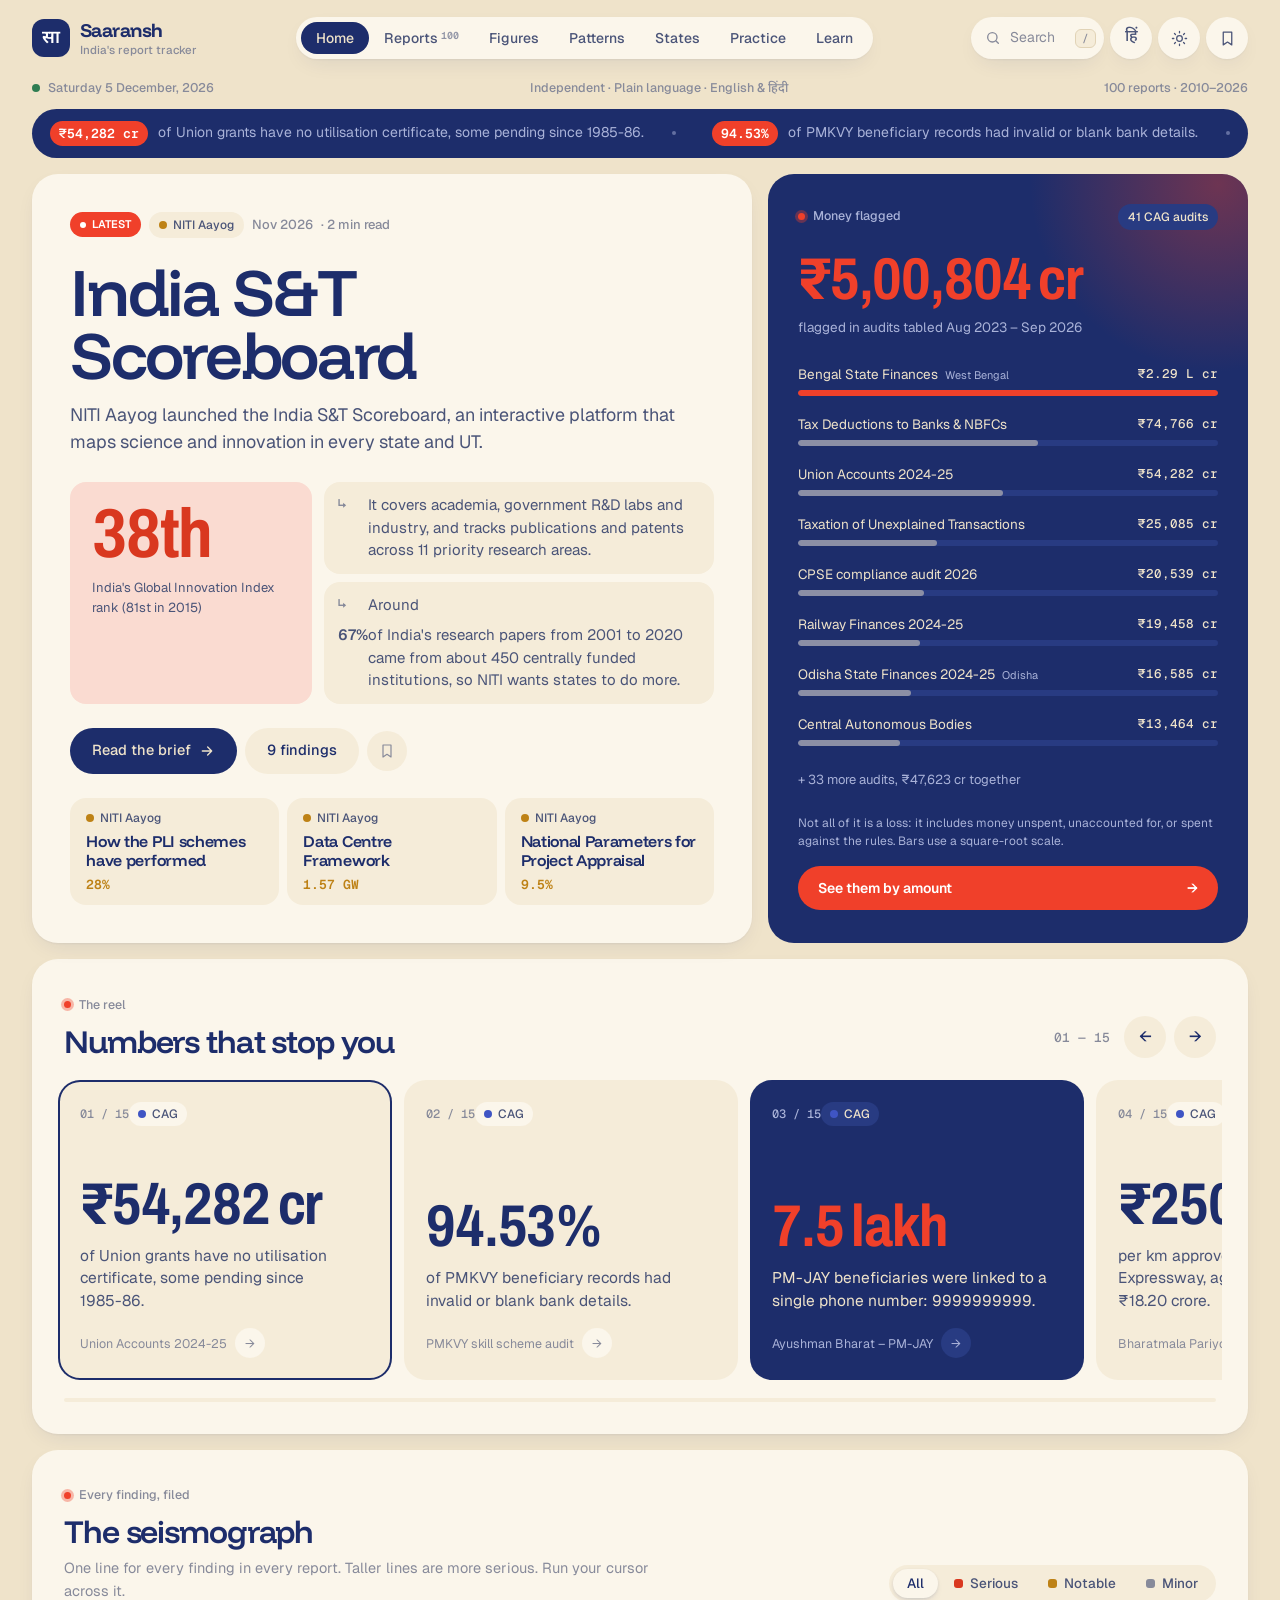
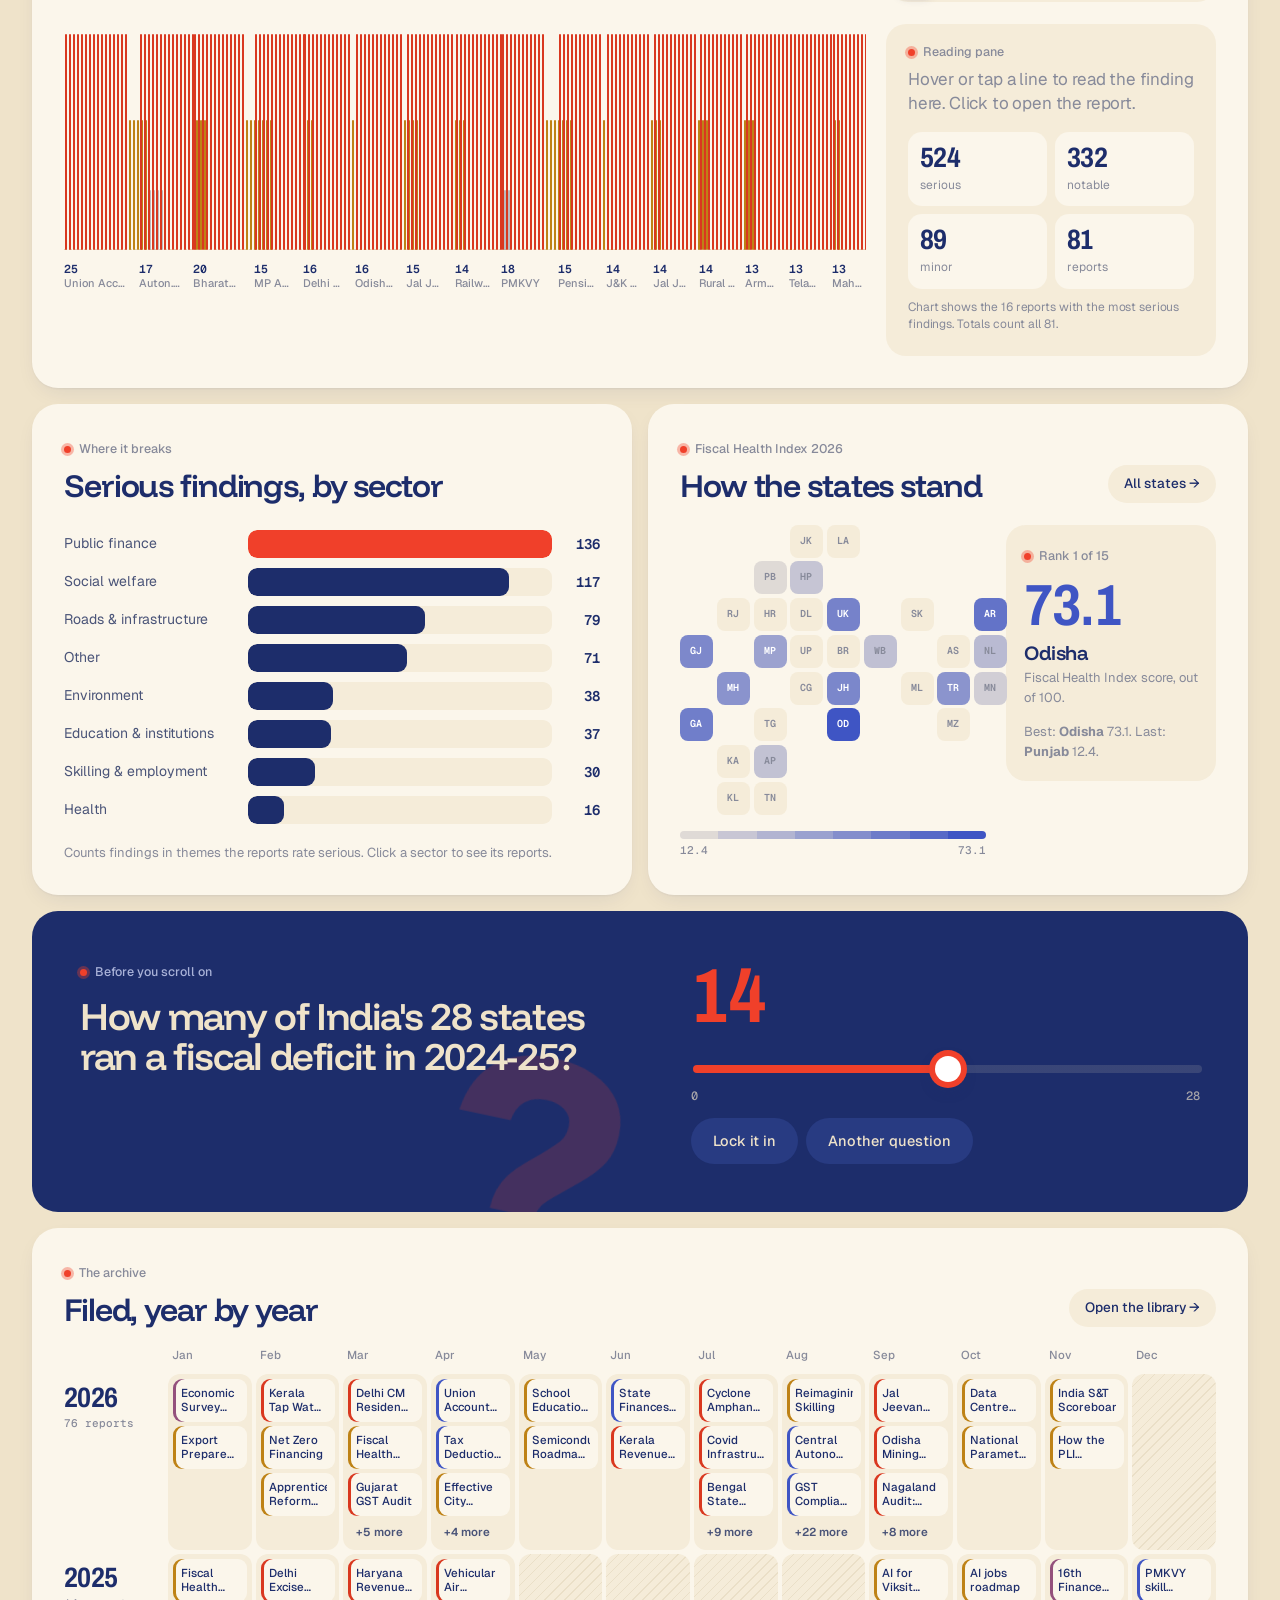
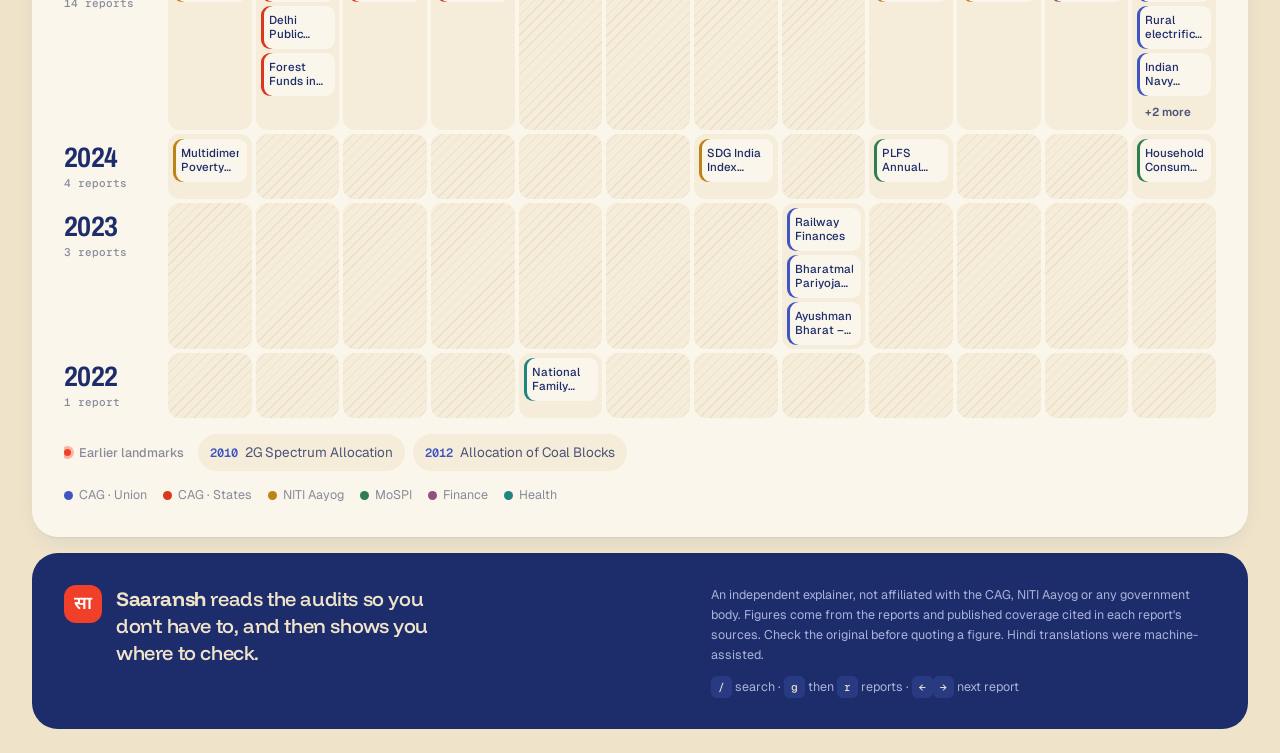
==== commit 427bcae6: "Merge origin/main: 64 new reports into the redesign Keep the newer data script versions (v=23) and t" ====
--- a/index.html
+++ b/index.html
@@ -37,7 +37,7 @@
 <link rel="preconnect" href="https://fonts.gstatic.com" crossorigin>
 <link rel="stylesheet" href="https://fonts.googleapis.com/css2?family=Funnel+Display:wght@400..800&family=Archivo:wdth,wght@62..125,400..800&family=Geist:wght@400..700&family=Geist+Mono:wght@400..600&family=Noto+Sans+Devanagari:wght@400..700&display=swap">
 <script>try{var t=JSON.parse(localStorage.getItem("saaransh-theme"));if(t)document.documentElement.dataset.theme=t;if(localStorage.getItem("saaransh-lang")==="hi")document.documentElement.lang="hi"}catch(e){}</script>
-<link rel="stylesheet" href="/assets/css/app.css?v=46">
+<link rel="stylesheet" href="/assets/css/app.css?v=47">
 <script type="application/ld+json">{"@context":"https://schema.org","@type":"WebSite","name":"Saaransh","alternateName":"सारांश","description":"CAG audits, NITI Aayog reports and official surveys explained in plain English and Hindi.","inLanguage":["en-IN","hi-IN"]}</script>
 </head>
 <body>
@@ -291,9 +291,9 @@
 
 <script src="/assets/js/data.js?v=1"></script>
 <script src="/assets/js/reports-v2.js?v=1"></script>
-<script src="/assets/js/reports-2025-26.js?v=1"></script>
-<script src="/assets/js/reports-hi.js?v=1"></script>
-<script src="/assets/js/app.js?v=46"></script>
+<script src="/assets/js/reports-2025-26.js?v=23"></script>
+<script src="/assets/js/reports-hi.js?v=23"></script>
+<script src="/assets/js/app.js?v=47"></script>
 <script src="/assets/js/i18n.js?v=46"></script>
 </body>
 </html>
--- a/assets/css/app.css
+++ b/assets/css/app.css
@@ -226,6 +226,8 @@
 .rc-line .bar i{display:block;height:100%;width:var(--w);border-radius:999px;background:color-mix(in srgb,var(--inv-fg) 50%,transparent);transform-origin:left;transform:scaleX(0);transition:transform 1.2s var(--ease),background .2s}
 .receipt.printed .rc-line .bar i{transform:scaleX(1);transition-delay:var(--d)}
 .rc-line.top .bar i,.rc-line:hover .bar i{background:var(--acc)}
+.rc-more button{width:100%;text-align:left;padding:10px;margin:4px -10px 0;border-radius:12px;font-size:13px;color:var(--inv-mut);transition:background .2s,color .2s}
+.rc-more button:hover{background:var(--inv2);color:var(--inv-fg)}
 .rc-note{margin-top:14px;font-size:12px;line-height:1.5;color:var(--inv-mut)}
 .rc-go{margin-top:16px;display:flex;justify-content:space-between;align-items:center;padding:15px 20px;border-radius:999px;background:var(--acc);color:var(--acc-ink);font:600 14px/1 var(--f-sans);transition:transform .3s var(--spring)}
 .rc-go:hover{transform:scale(1.02)}
@@ -358,6 +360,8 @@
 .fc{display:block;width:100%;padding:7px 8px;background:var(--card);border-radius:9px;font:500 11.5px/1.25 var(--f-sans);color:var(--ink);text-align:left;box-shadow:inset 3px 0 0 var(--c);transition:transform .3s var(--spring),box-shadow .2s,background .2s,color .2s;animation:pop .5s var(--spring) both}
 .fc span{display:-webkit-box;-webkit-line-clamp:2;-webkit-box-orient:vertical;overflow:hidden}
 .fc:hover{transform:scale(1.06);background:var(--c);color:#fff;z-index:2;position:relative;box-shadow:var(--shadow-l)}
+.fc-more{display:block;width:100%;padding:6px 8px;border-radius:9px;font:600 11.5px/1.2 var(--f-sans);color:var(--ink2);background:transparent;text-align:left;transition:background .2s,color .2s}
+.fc-more:hover{background:var(--acc);color:#fff}
 .cal-old{display:flex;flex-wrap:wrap;gap:8px;align-items:center;padding-top:16px}
 .cal-old .kick{margin-right:6px}
 .cal-old button{font-size:13.5px;color:var(--ink2);padding:8px 12px;background:var(--card2);border-radius:999px;transition:background .2s}
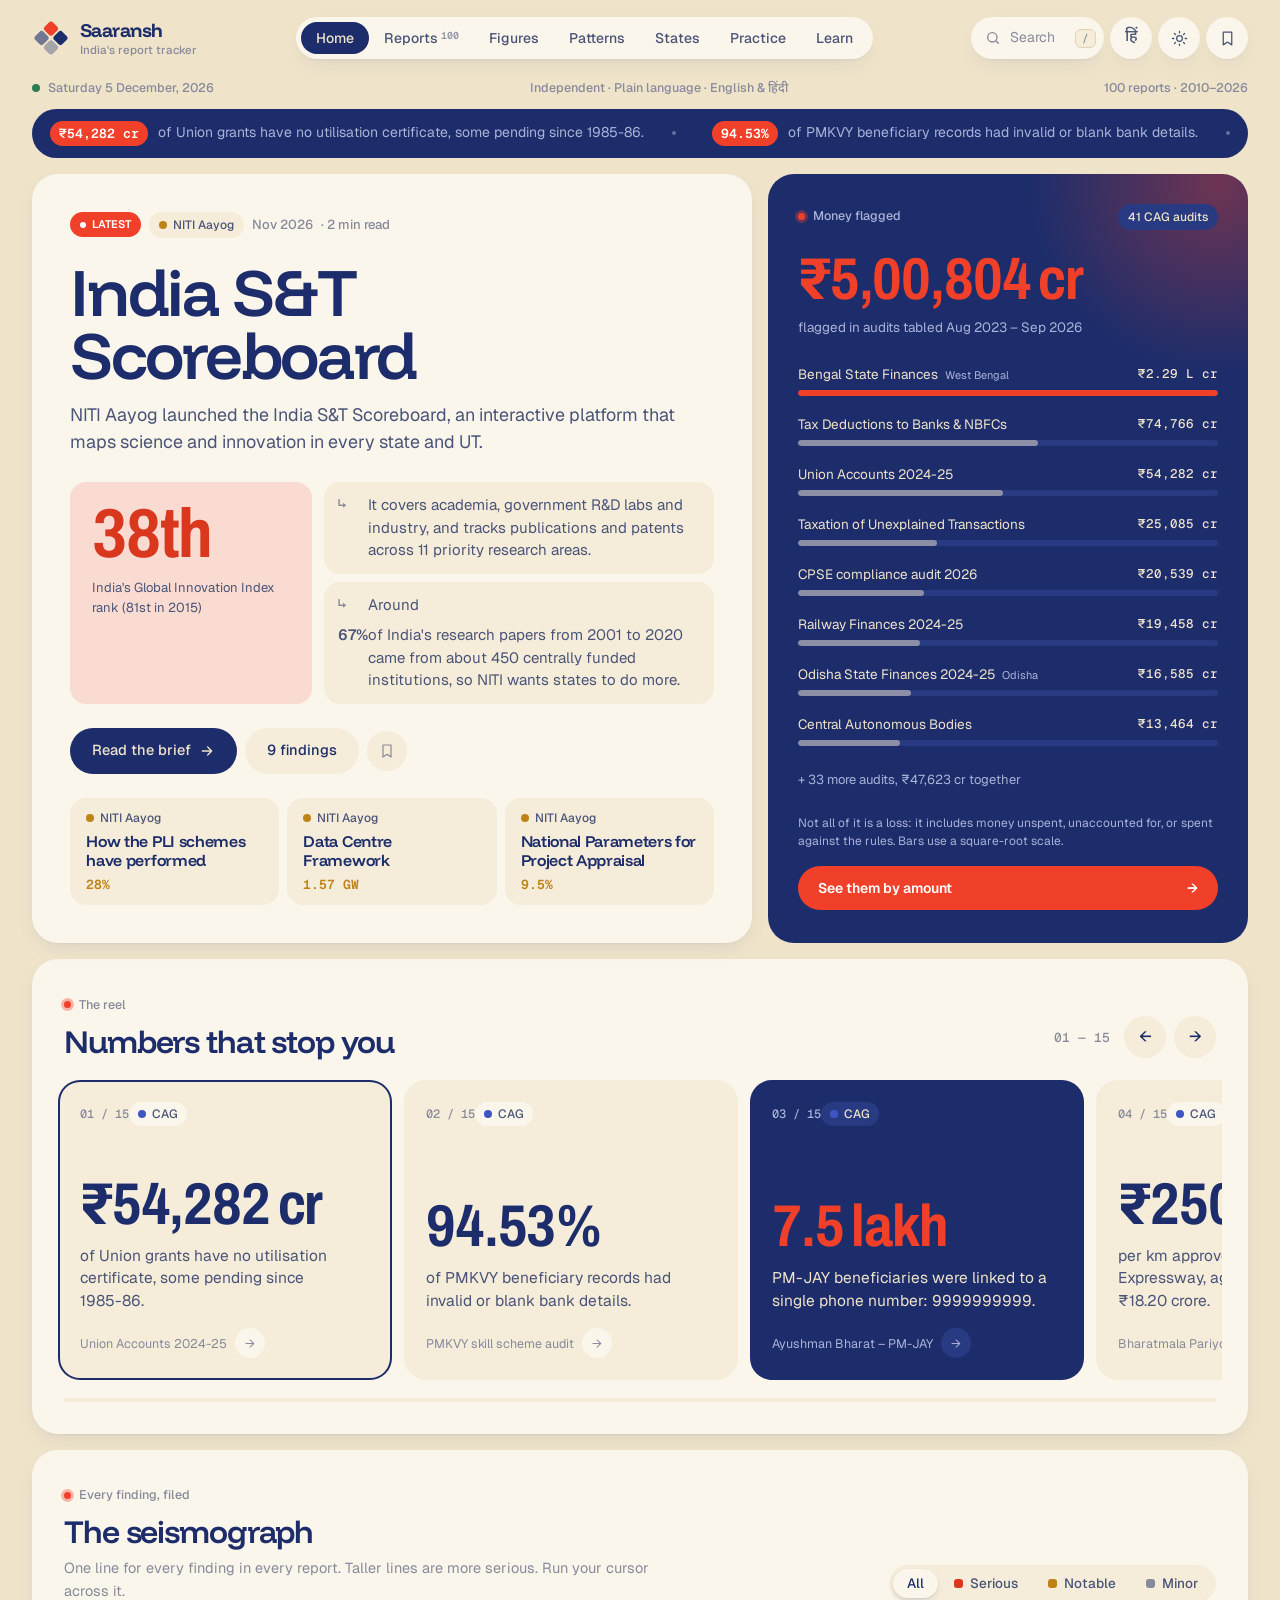
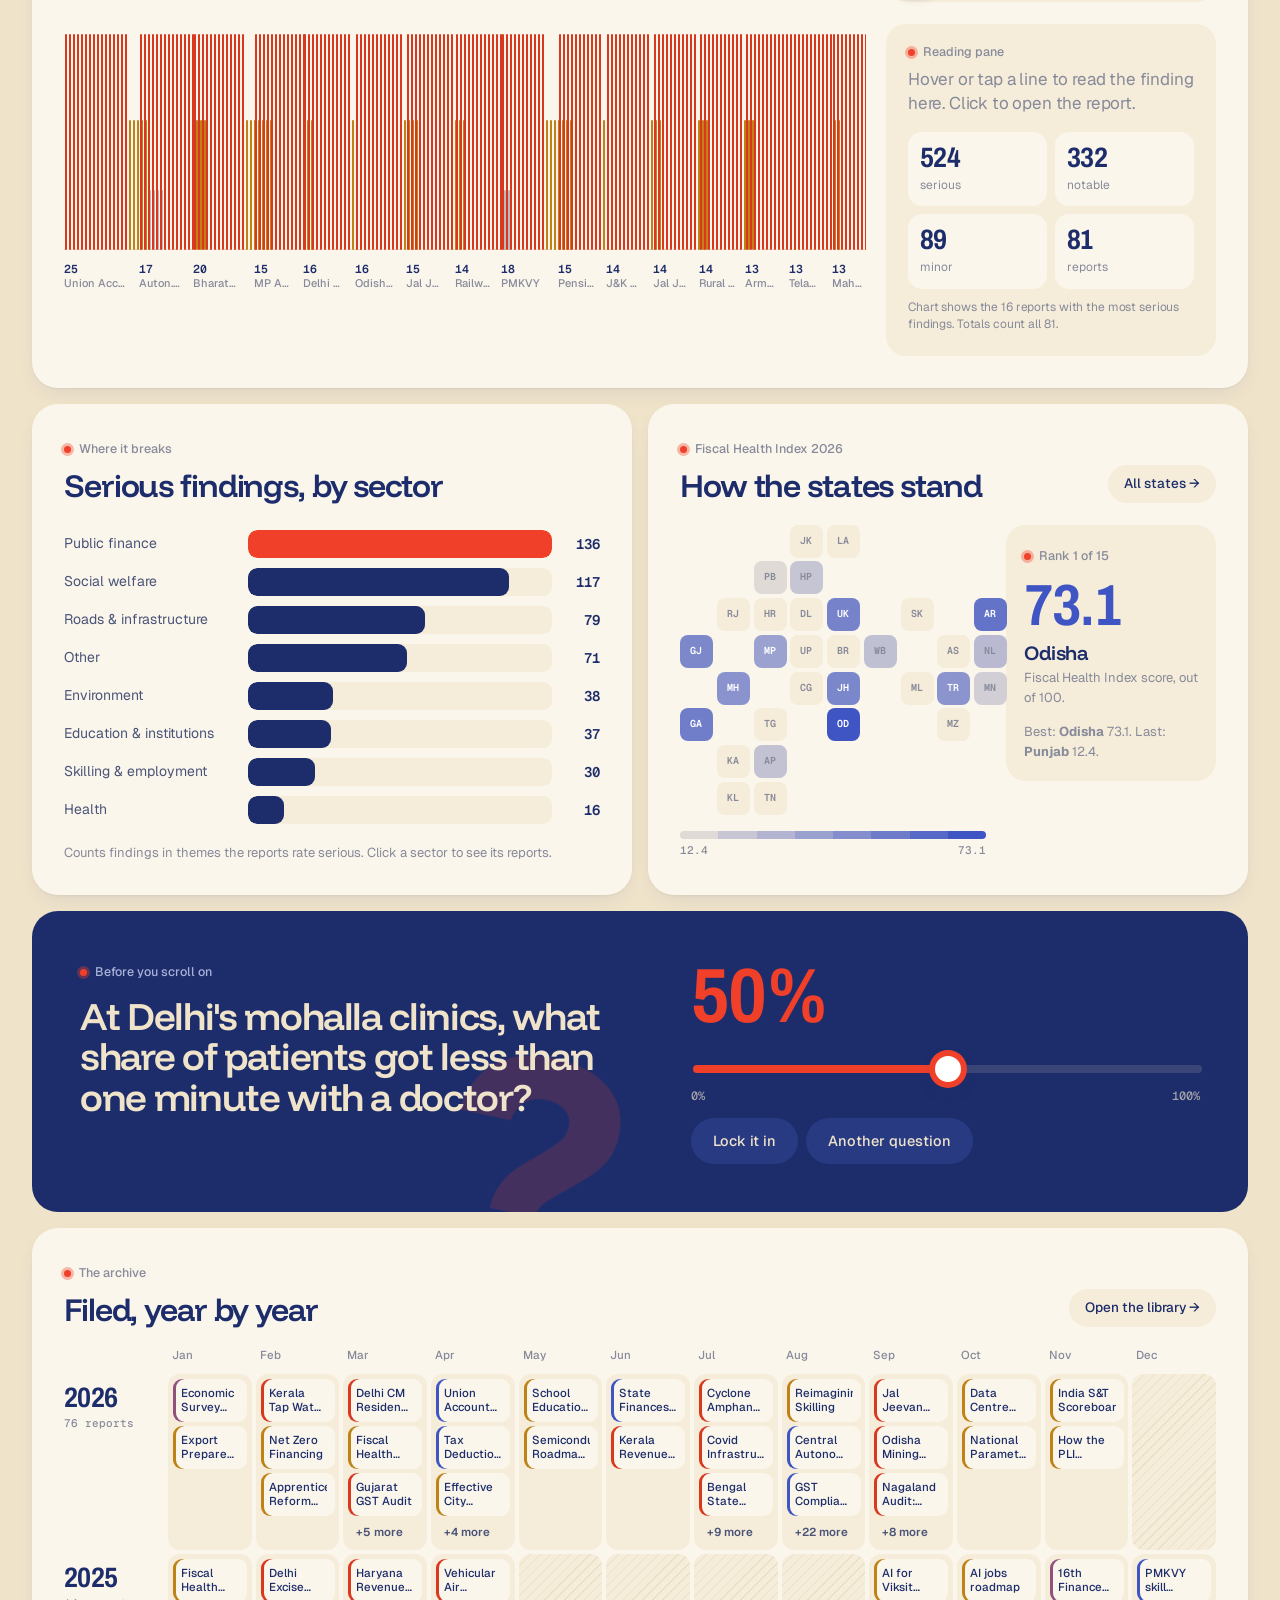
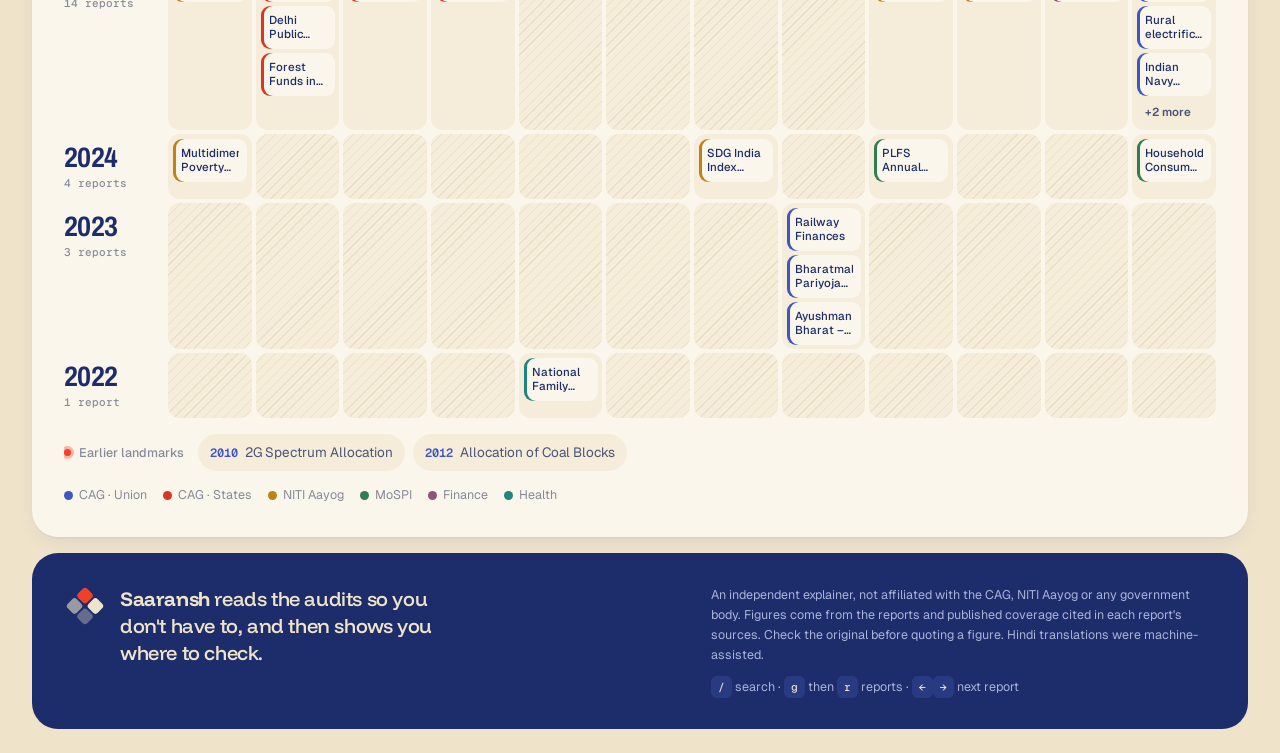
==== commit efe10932: "Bring back the diamond logo in the new palette Use the original four-square diamond mark as the head" ====
--- a/index.html
+++ b/index.html
@@ -37,7 +37,7 @@
 <link rel="preconnect" href="https://fonts.gstatic.com" crossorigin>
 <link rel="stylesheet" href="https://fonts.googleapis.com/css2?family=Funnel+Display:wght@400..800&family=Archivo:wdth,wght@62..125,400..800&family=Geist:wght@400..700&family=Geist+Mono:wght@400..600&family=Noto+Sans+Devanagari:wght@400..700&display=swap">
 <script>try{var t=JSON.parse(localStorage.getItem("saaransh-theme"));if(t)document.documentElement.dataset.theme=t;if(localStorage.getItem("saaransh-lang")==="hi")document.documentElement.lang="hi"}catch(e){}</script>
-<link rel="stylesheet" href="/assets/css/app.css?v=47">
+<link rel="stylesheet" href="/assets/css/app.css?v=48">
 <script type="application/ld+json">{"@context":"https://schema.org","@type":"WebSite","name":"Saaransh","alternateName":"सारांश","description":"CAG audits, NITI Aayog reports and official surveys explained in plain English and Hindi.","inLanguage":["en-IN","hi-IN"]}</script>
 </head>
 <body>
@@ -47,7 +47,7 @@
 <header class="mast" id="mast">
   <div class="mast-in">
     <button class="wordmark homelink" aria-label="Saaransh, go to Home">
-      <span class="seal" aria-hidden="true">सा</span>
+      <svg class="mark" viewBox="0 0 64 64" aria-hidden="true"><g transform="rotate(45 32 32)"><rect class="m1" x="11" y="11" width="19.5" height="19.5" rx="5"/><rect class="m2" x="33.5" y="11" width="19.5" height="19.5" rx="5"/><rect class="m3" x="11" y="33.5" width="19.5" height="19.5" rx="5"/><rect class="m4" x="33.5" y="33.5" width="19.5" height="19.5" rx="5"/></g></svg>
       <span class="wm"><b>Saaransh</b><small>India's report tracker</small></span>
     </button>
     <nav class="nav" aria-label="Sections">
@@ -249,7 +249,7 @@
     </div>
   </section>
   <footer class="colophon wrap">
-    <div class="col-brand"><span class="seal" aria-hidden="true">सा</span><p><b>Saaransh</b> reads the audits so you don't have to, and then shows you where to check.</p></div>
+    <div class="col-brand"><svg class="mark" viewBox="0 0 64 64" aria-hidden="true"><g transform="rotate(45 32 32)"><rect class="m1" x="11" y="11" width="19.5" height="19.5" rx="5"/><rect class="m2" x="33.5" y="11" width="19.5" height="19.5" rx="5"/><rect class="m3" x="11" y="33.5" width="19.5" height="19.5" rx="5"/><rect class="m4" x="33.5" y="33.5" width="19.5" height="19.5" rx="5"/></g></svg><p><b>Saaransh</b> reads the audits so you don't have to, and then shows you where to check.</p></div>
     <p class="fine">An independent explainer, not affiliated with the CAG, NITI Aayog or any government body. Figures come from the reports and published coverage cited in each report's sources. Check the original before quoting a figure. Hindi translations were machine-assisted.</p>
     <p class="fine keys"><kbd>/</kbd> search · <kbd>g</kbd> then <kbd>r</kbd> reports · <kbd>←</kbd><kbd>→</kbd> next report</p>
   </footer>
--- a/assets/css/app.css
+++ b/assets/css/app.css
@@ -81,9 +81,15 @@
 .mast.scrolled{background:color-mix(in srgb,var(--bg) 78%,transparent);backdrop-filter:saturate(1.6) blur(16px);-webkit-backdrop-filter:saturate(1.6) blur(16px)}
 .mast-in{max-width:var(--wrap);margin:0 auto;padding:0 var(--gut);height:52px;display:flex;align-items:center;gap:20px}
 .wordmark{display:flex;align-items:center;gap:10px;flex:none}
-.seal{width:38px;height:38px;display:grid;place-items:center;background:#1D2D6B;color:#FFFFFF;font:600 18px/1 "Noto Sans Devanagari",sans-serif;border-radius:12px;transition:transform .5s var(--spring),background .3s,color .3s;padding-top:2px;flex:none}
-:root[data-theme="dark"] .seal{background:var(--acc);color:#FFFFFF}
-.wordmark:hover .seal{transform:rotate(-8deg) scale(1.06);background:var(--acc);color:#FFFFFF}
+.mark{width:38px;height:38px;flex:none;overflow:visible;color:var(--ink)}
+.mark rect{fill:currentColor;transition:transform .5s var(--spring),opacity .3s;transform-box:fill-box;transform-origin:center}
+.mark .m1{fill:#F0402A}
+.mark .m3{opacity:.6}
+.mark .m4{opacity:.35}
+.wordmark:hover .mark .m1{transform:translate(-2px,-2px)}
+.wordmark:hover .mark .m2{transform:translate(2px,-2px)}
+.wordmark:hover .mark .m3{transform:translate(-2px,2px)}
+.wordmark:hover .mark .m4{transform:translate(2px,2px)}
 .wm b{display:block;font:700 19px/1 var(--f-disp);letter-spacing:-.03em}
 .wm small{display:block;font:500 11.5px/1 var(--f-sans);color:var(--ink3);margin-top:4px}
 .nav{display:flex;position:relative;margin:0 auto;background:var(--card);border-radius:999px;padding:5px;box-shadow:var(--shadow)}
@@ -1081,7 +1087,7 @@
 .colophon.wrap{display:grid;grid-template-columns:1.2fr 1fr;gap:12px 40px;padding:32px;margin-top:16px;margin-bottom:24px;background:var(--inv);color:var(--inv-fg);border-radius:var(--r);max-width:calc(var(--wrap) - var(--gut)*2)}
 @media (max-width:1344px){.colophon.wrap{margin-left:var(--gut);margin-right:var(--gut)}}
 .col-brand{display:flex;gap:14px;align-items:flex-start;grid-row:span 2}
-.col-brand .seal{background:var(--acc);color:#FFFFFF}
+.col-brand .mark{width:42px;height:42px;color:var(--inv-fg)}
 .col-brand p{font:500 20px/1.35 var(--f-disp);letter-spacing:-.02em;max-width:28ch}
 .colophon .fine{font-size:12.5px;color:var(--inv-mut);line-height:1.6}
 .colophon kbd{background:var(--inv2);border-color:var(--inv2);color:var(--inv-fg)}
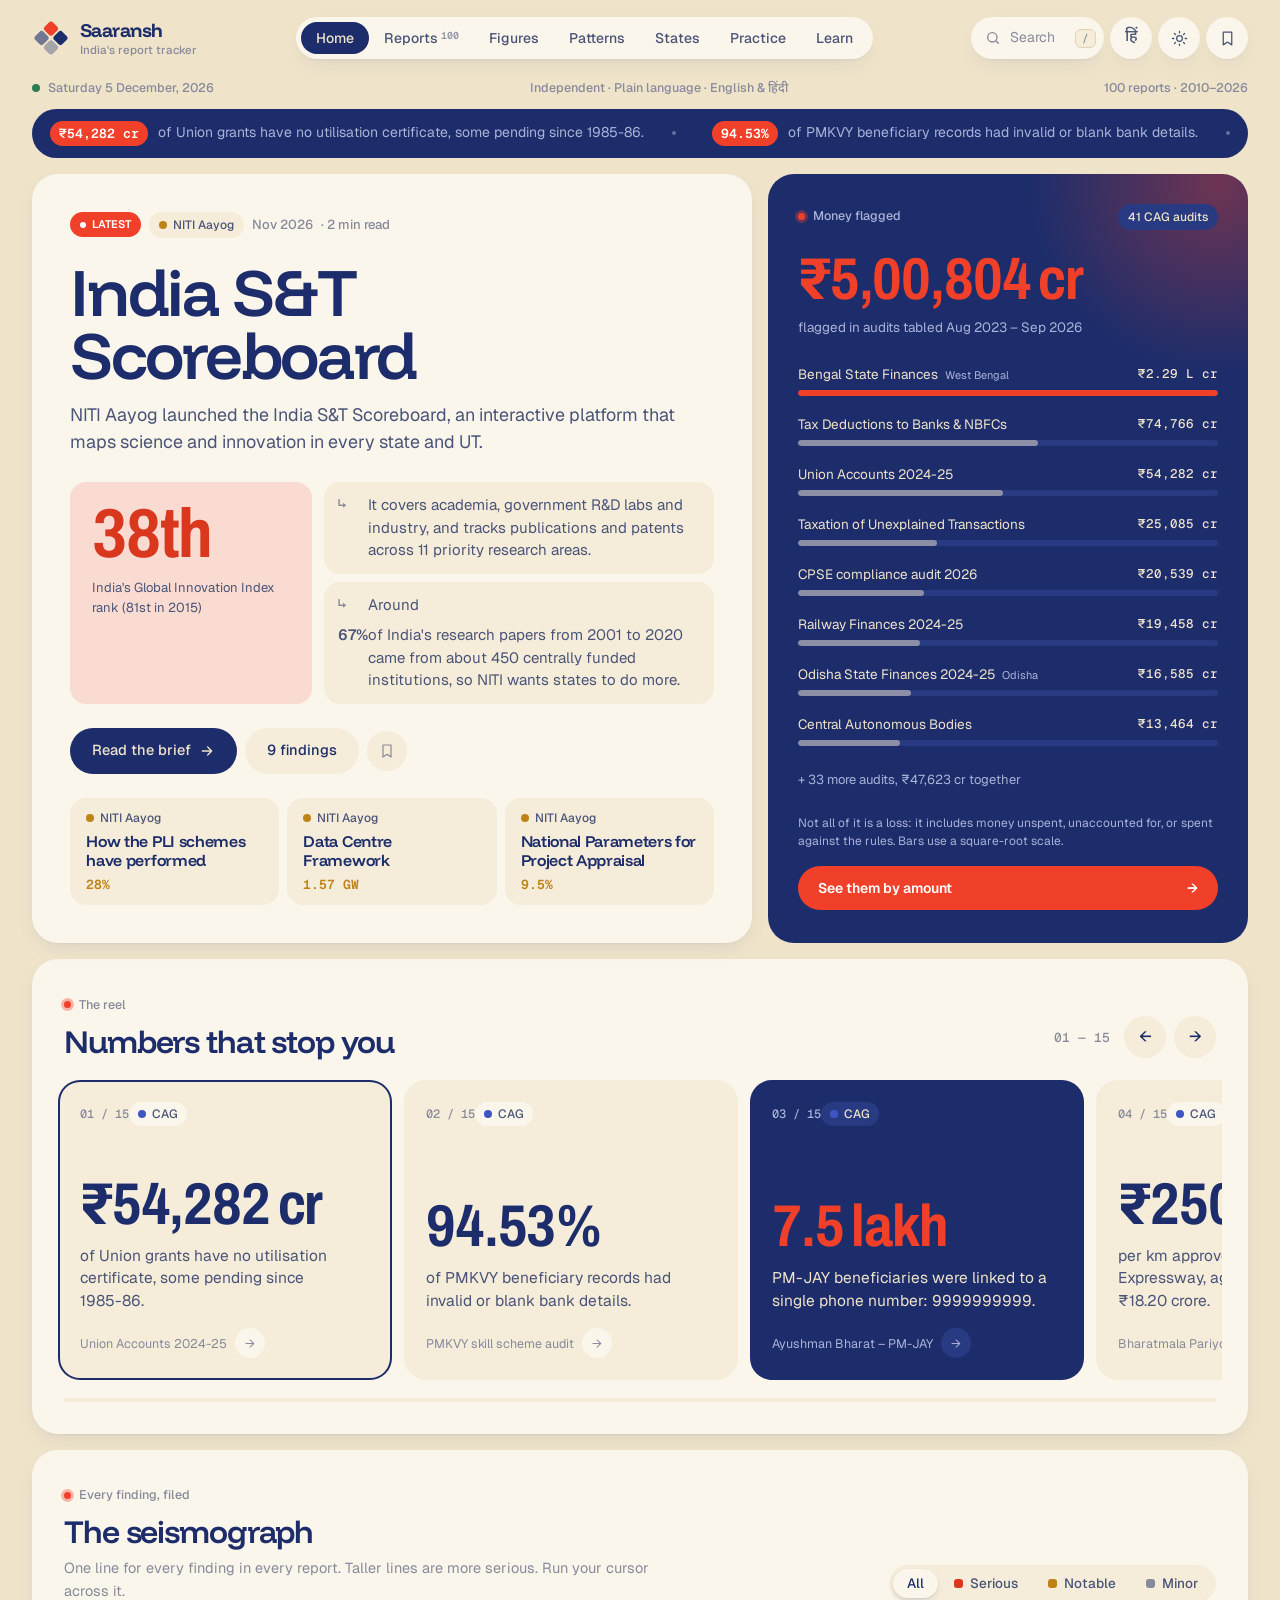
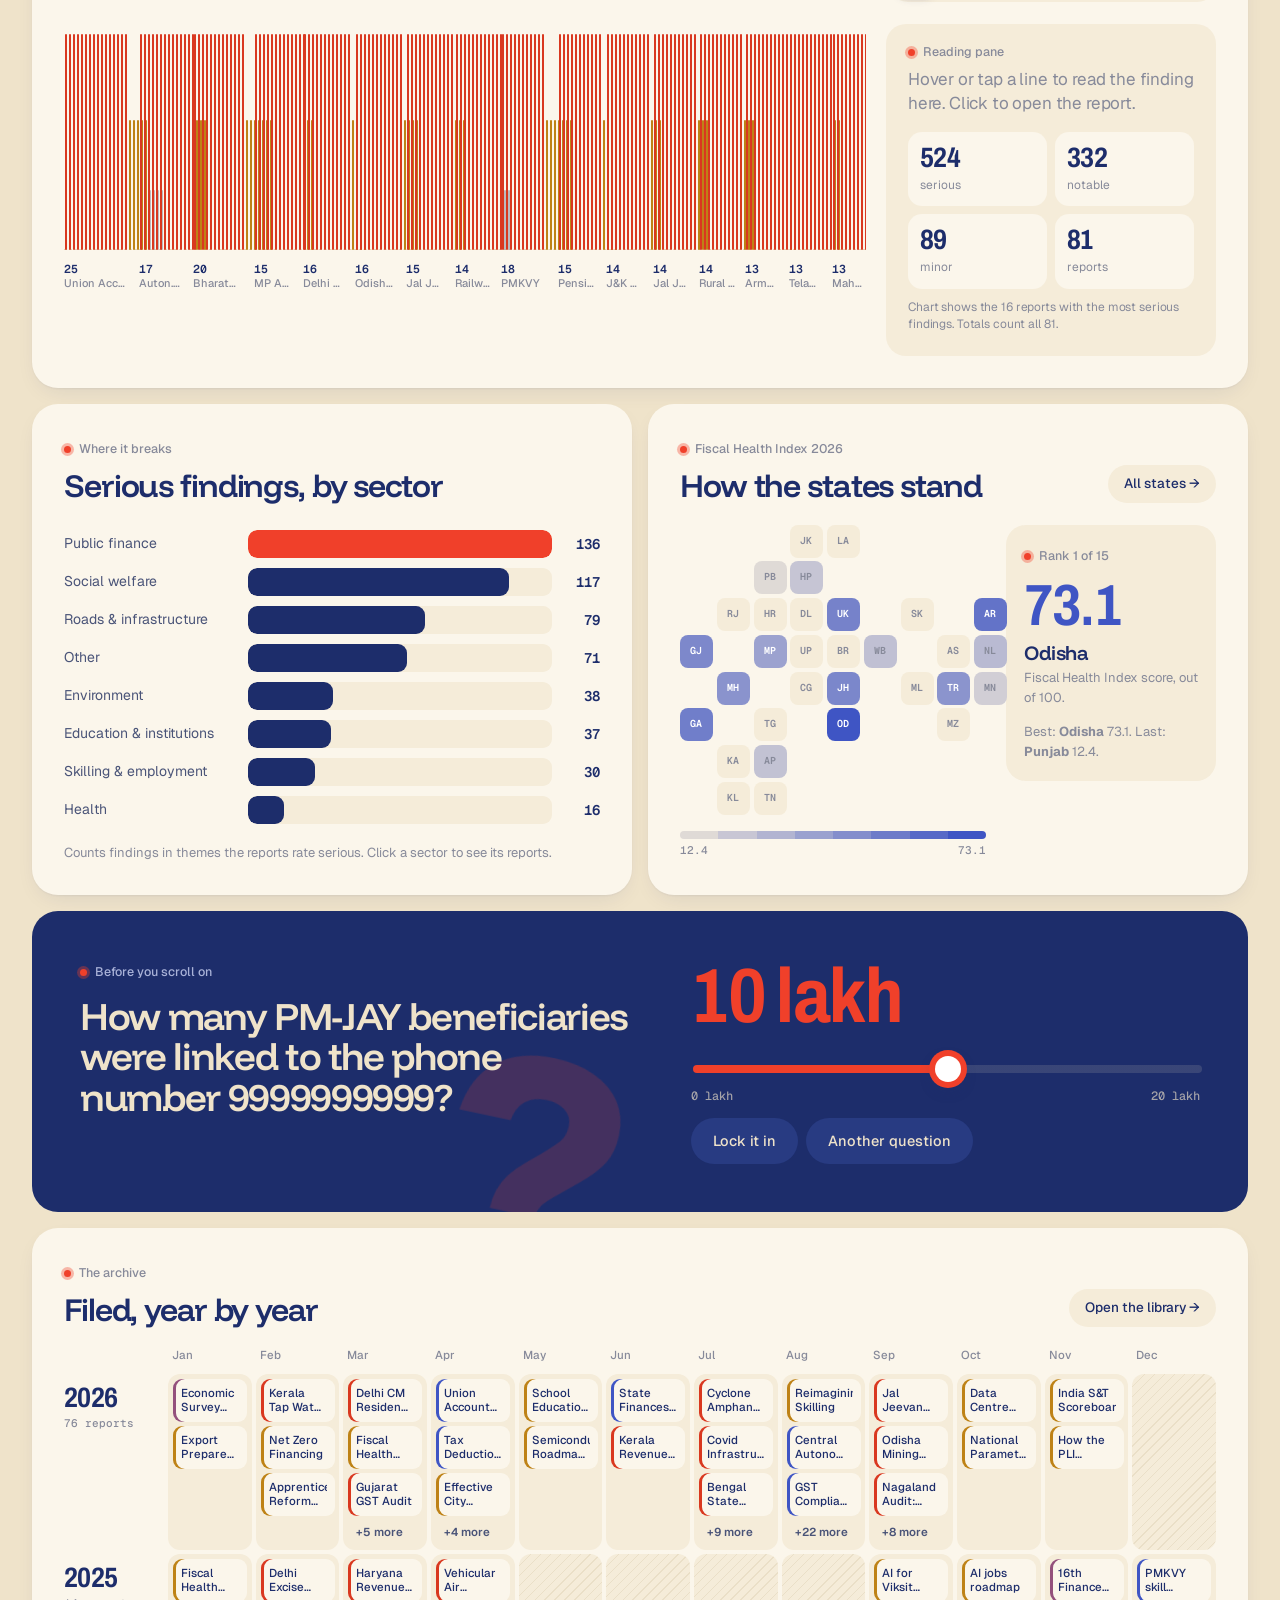
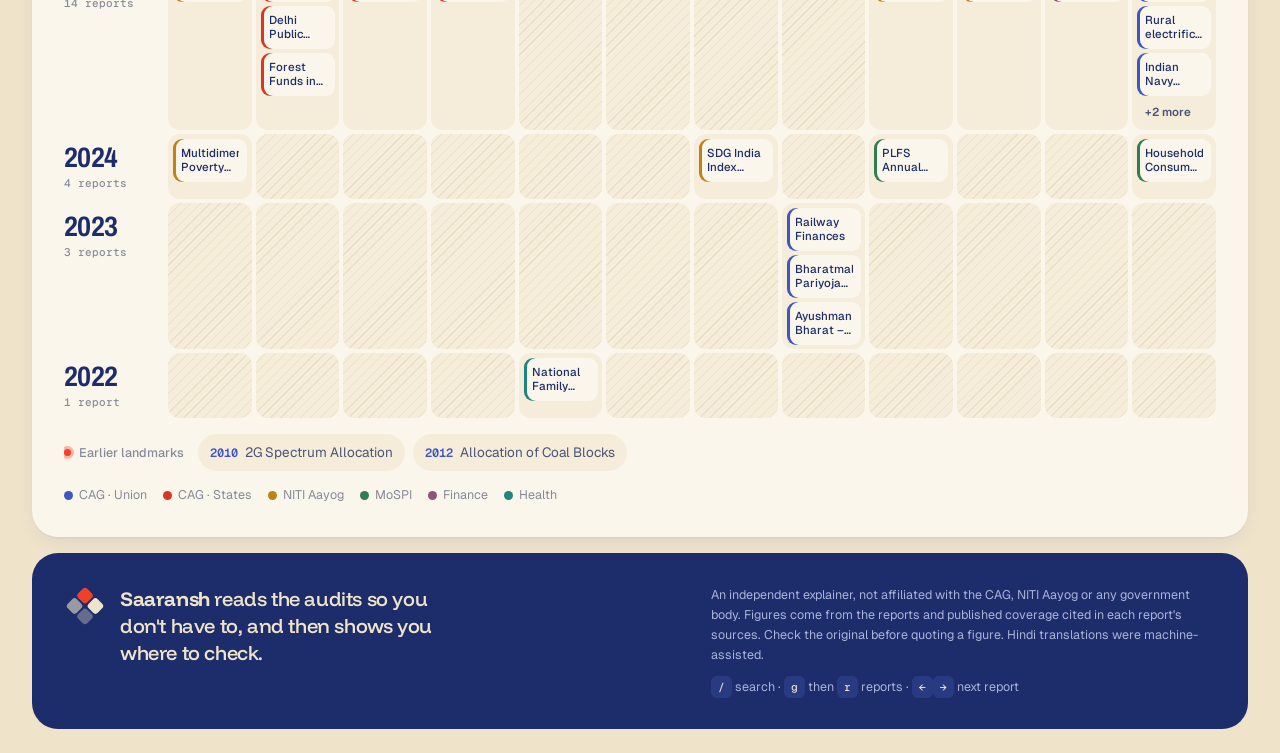
==== commit 8f18b2a7: "Version the favicon and icon URLs so browsers fetch the new logo vercel.json caches icons for 7 days" ====
--- a/index.html
+++ b/index.html
@@ -28,10 +28,10 @@
 <meta name="twitter:description" content="The money flagged, the findings, the government's reply and the sources. In English and Hindi.">
 <meta name="twitter:image" content="/og-image.jpg">
 
-<link rel="icon" href="/favicon.ico" sizes="32x32 48x48">
-<link rel="icon" href="/favicon.svg" type="image/svg+xml">
-<link rel="apple-touch-icon" href="/icons/apple-touch-icon.png">
-<link rel="manifest" href="/site.webmanifest">
+<link rel="icon" href="/favicon.ico?v=2" sizes="32x32 48x48">
+<link rel="icon" href="/favicon.svg?v=2" type="image/svg+xml">
+<link rel="apple-touch-icon" href="/icons/apple-touch-icon.png?v=2">
+<link rel="manifest" href="/site.webmanifest?v=2">
 
 <link rel="preconnect" href="https://fonts.googleapis.com">
 <link rel="preconnect" href="https://fonts.gstatic.com" crossorigin>
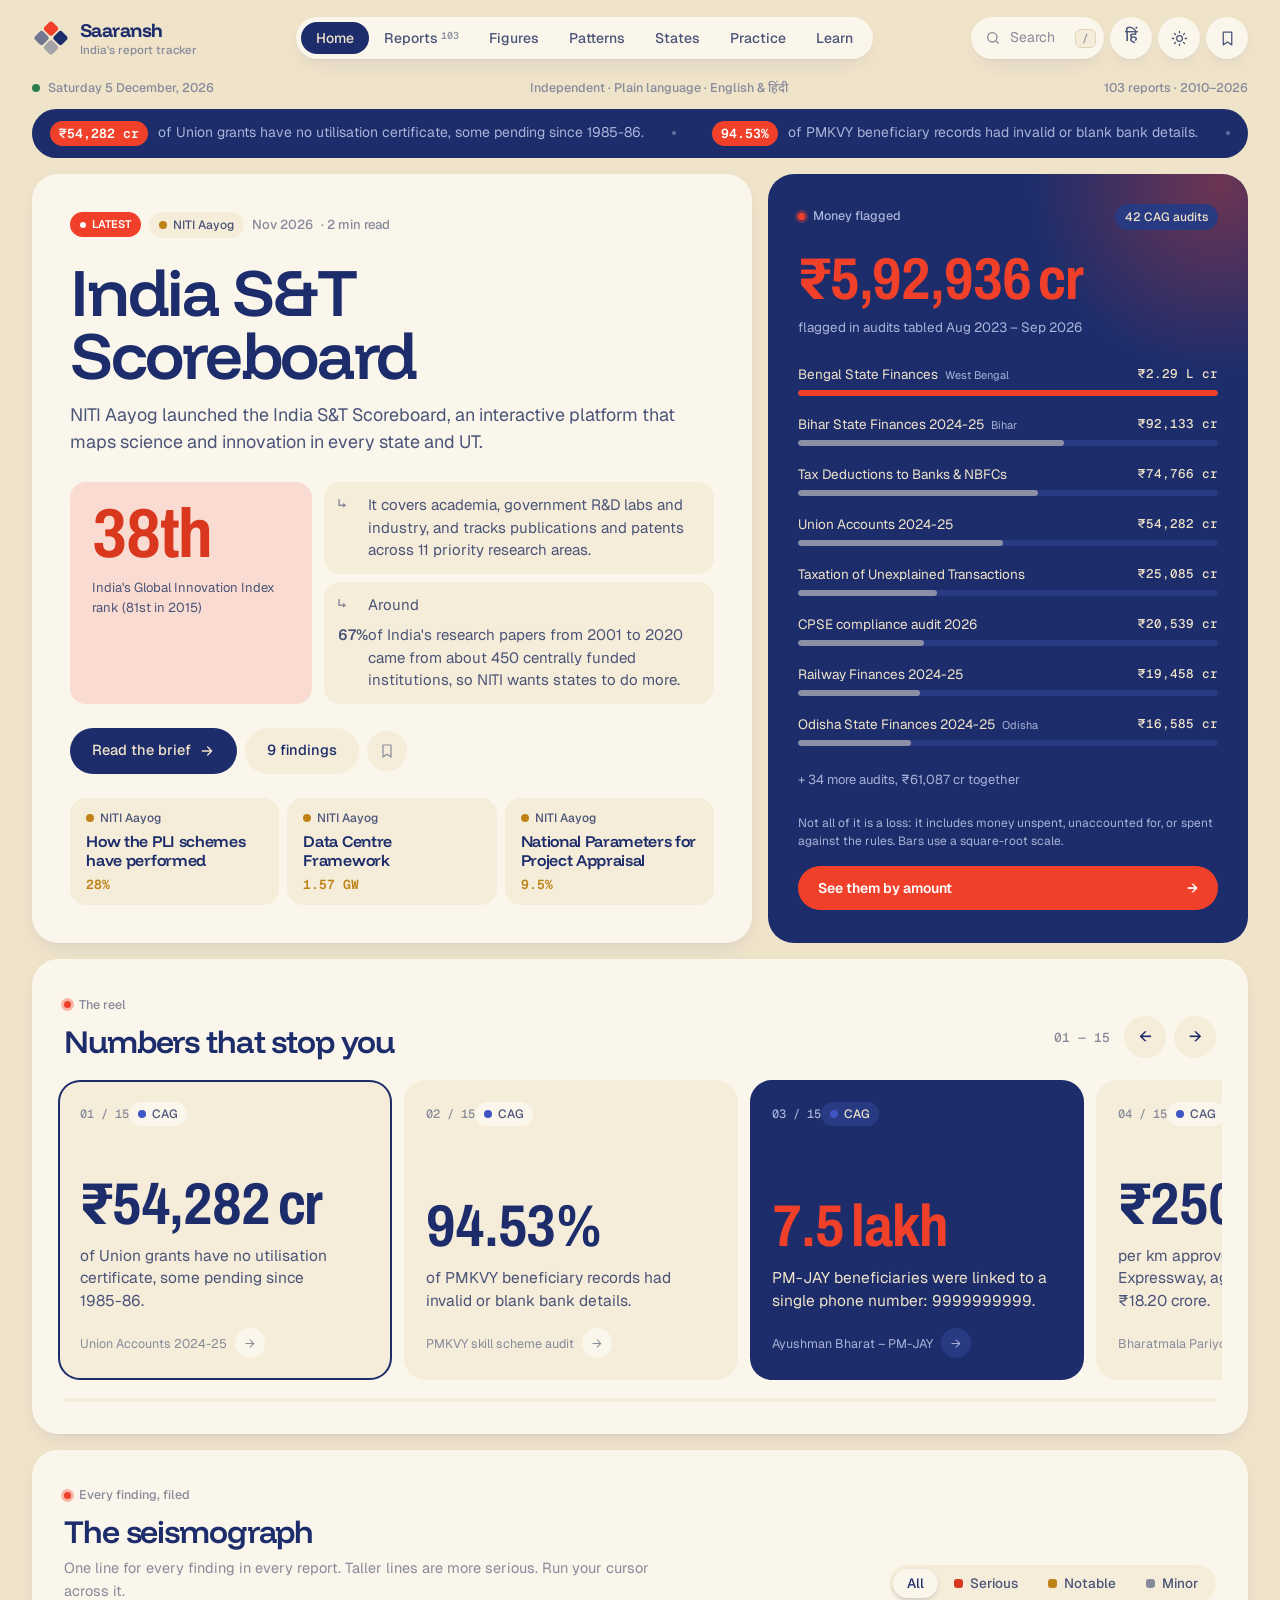
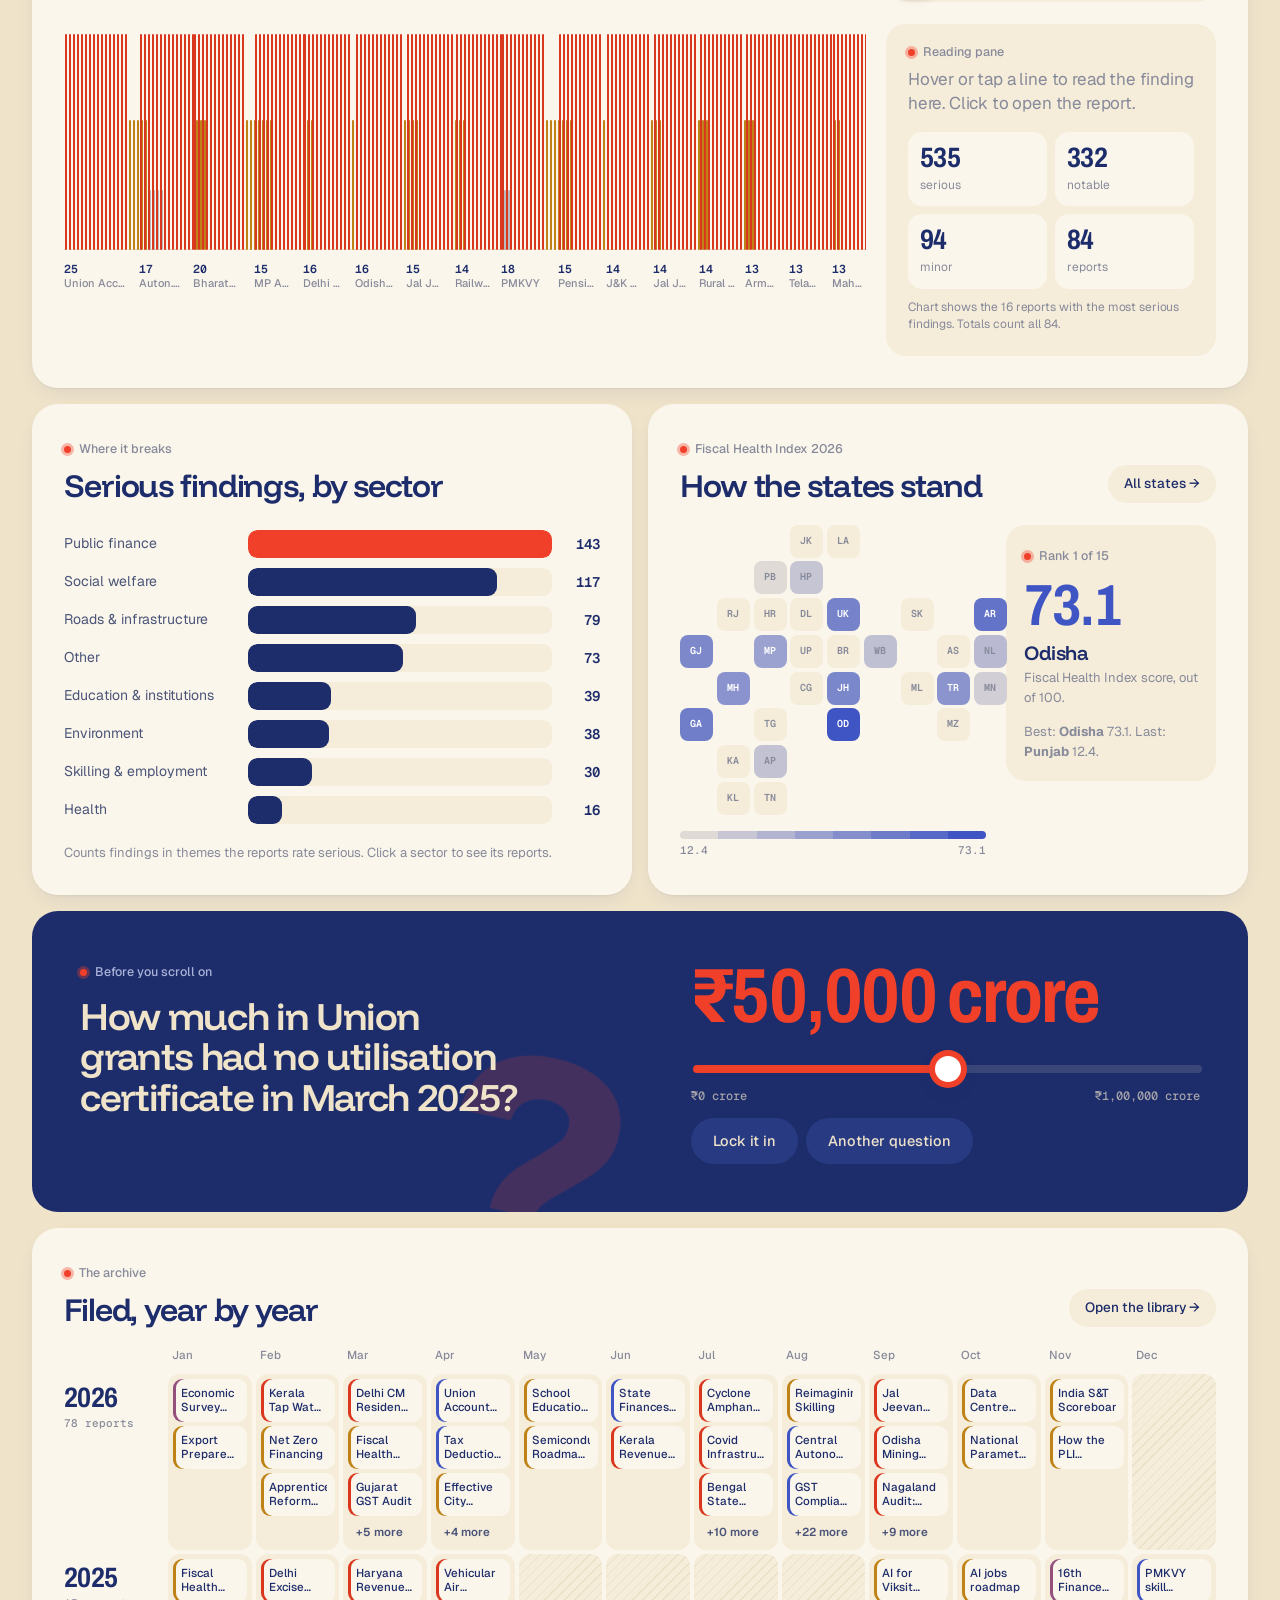
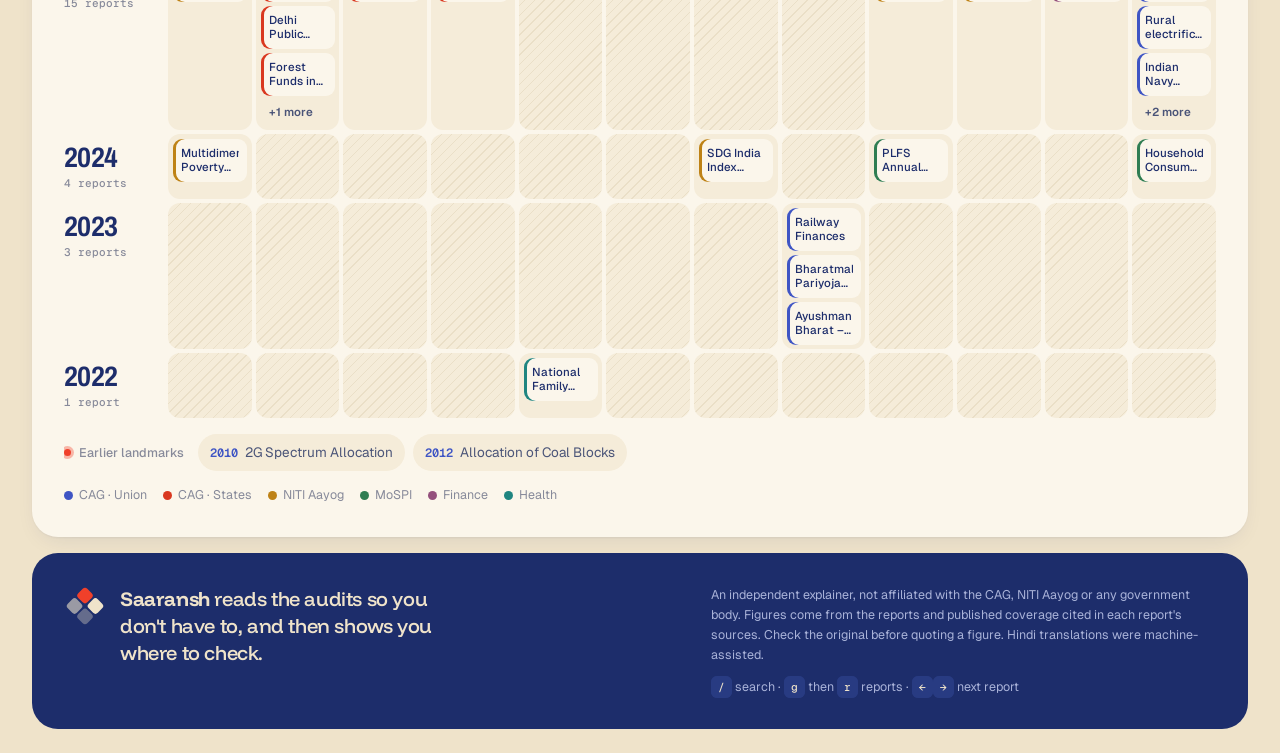
==== commit 754317a3: "Add 3 reports: Bihar State Finances 2024-25, Trade Watch Q1 FY27, State Public Universities - cag-bi" ====
--- a/index.html
+++ b/index.html
@@ -291,8 +291,8 @@
 
 <script src="/assets/js/data.js?v=1"></script>
 <script src="/assets/js/reports-v2.js?v=1"></script>
-<script src="/assets/js/reports-2025-26.js?v=23"></script>
-<script src="/assets/js/reports-hi.js?v=23"></script>
+<script src="/assets/js/reports-2025-26.js?v=24"></script>
+<script src="/assets/js/reports-hi.js?v=24"></script>
 <script src="/assets/js/app.js?v=47"></script>
 <script src="/assets/js/i18n.js?v=46"></script>
 </body>
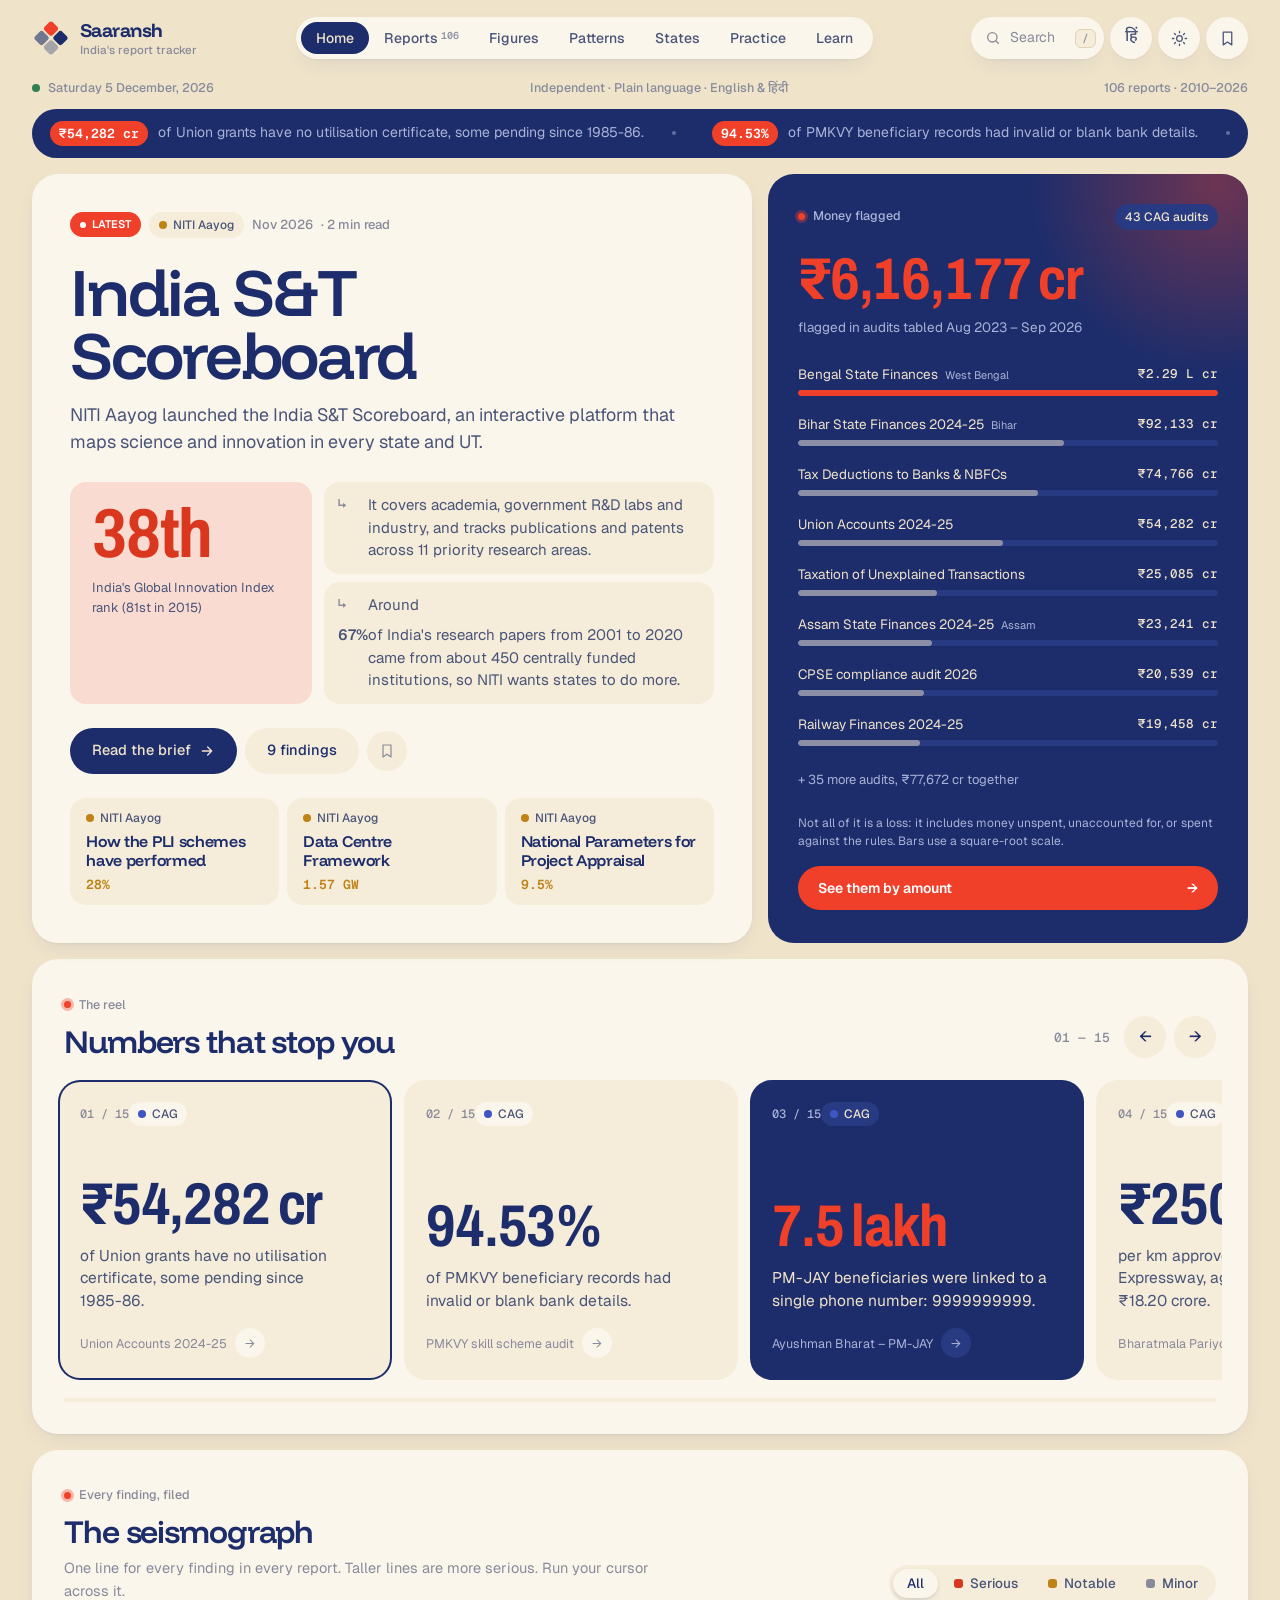
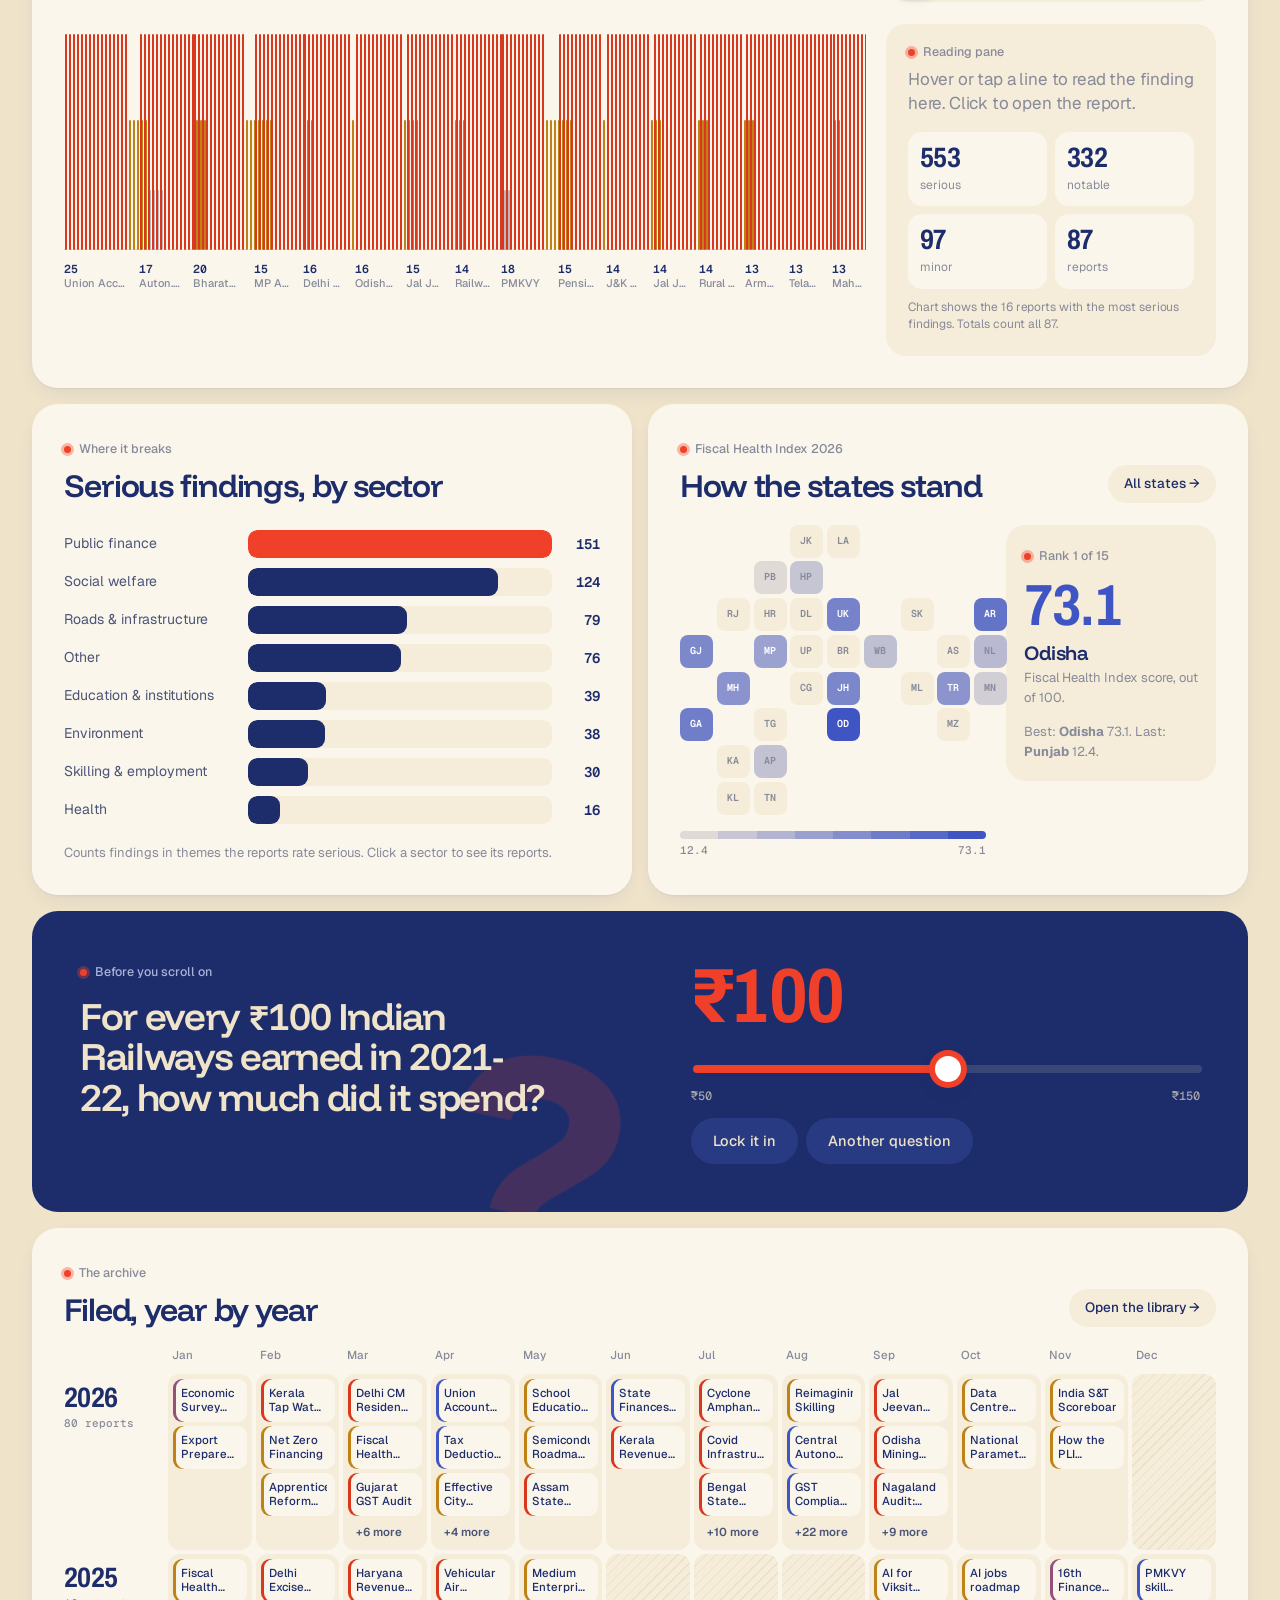
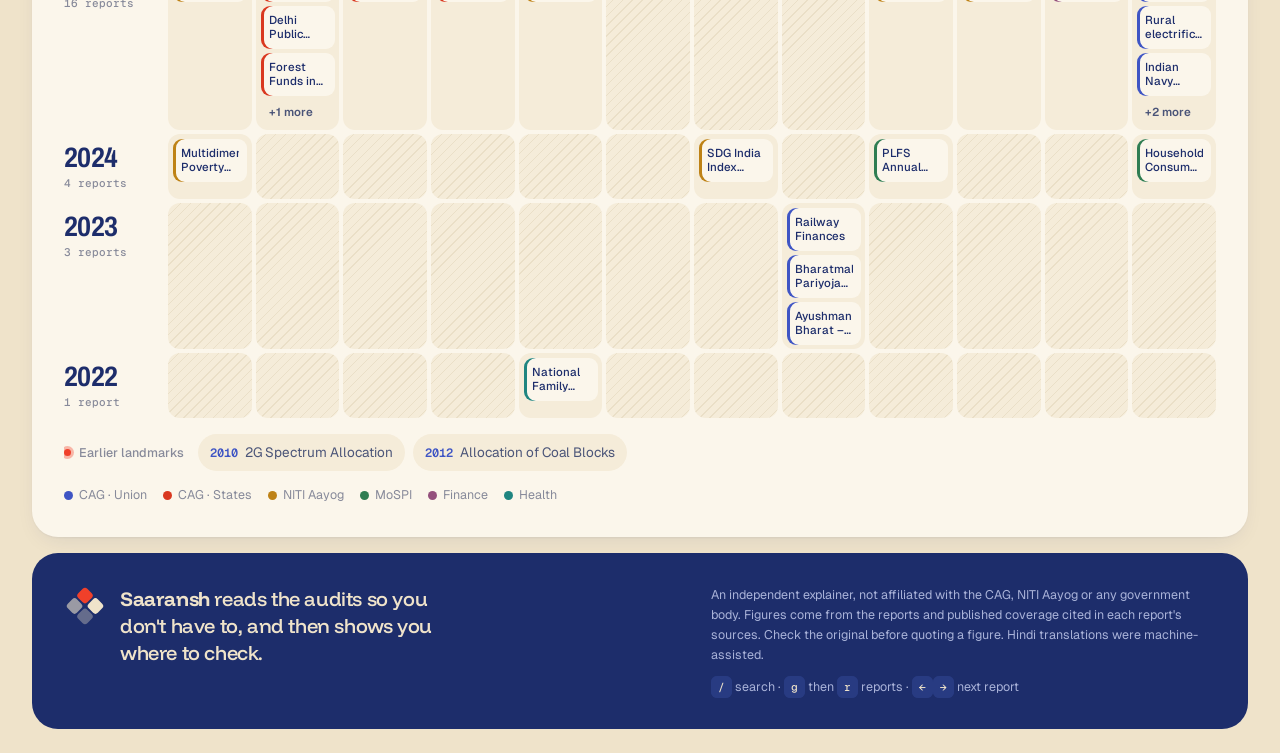
==== commit 37176d9b: "Add 3 reports: Assam State Finances 2024-25, Karnataka Jal Jeevan Mission, Medium Enterprises Policy" ====
--- a/index.html
+++ b/index.html
@@ -291,8 +291,8 @@
 
 <script src="/assets/js/data.js?v=1"></script>
 <script src="/assets/js/reports-v2.js?v=1"></script>
-<script src="/assets/js/reports-2025-26.js?v=24"></script>
-<script src="/assets/js/reports-hi.js?v=24"></script>
+<script src="/assets/js/reports-2025-26.js?v=25"></script>
+<script src="/assets/js/reports-hi.js?v=25"></script>
 <script src="/assets/js/app.js?v=47"></script>
 <script src="/assets/js/i18n.js?v=46"></script>
 </body>
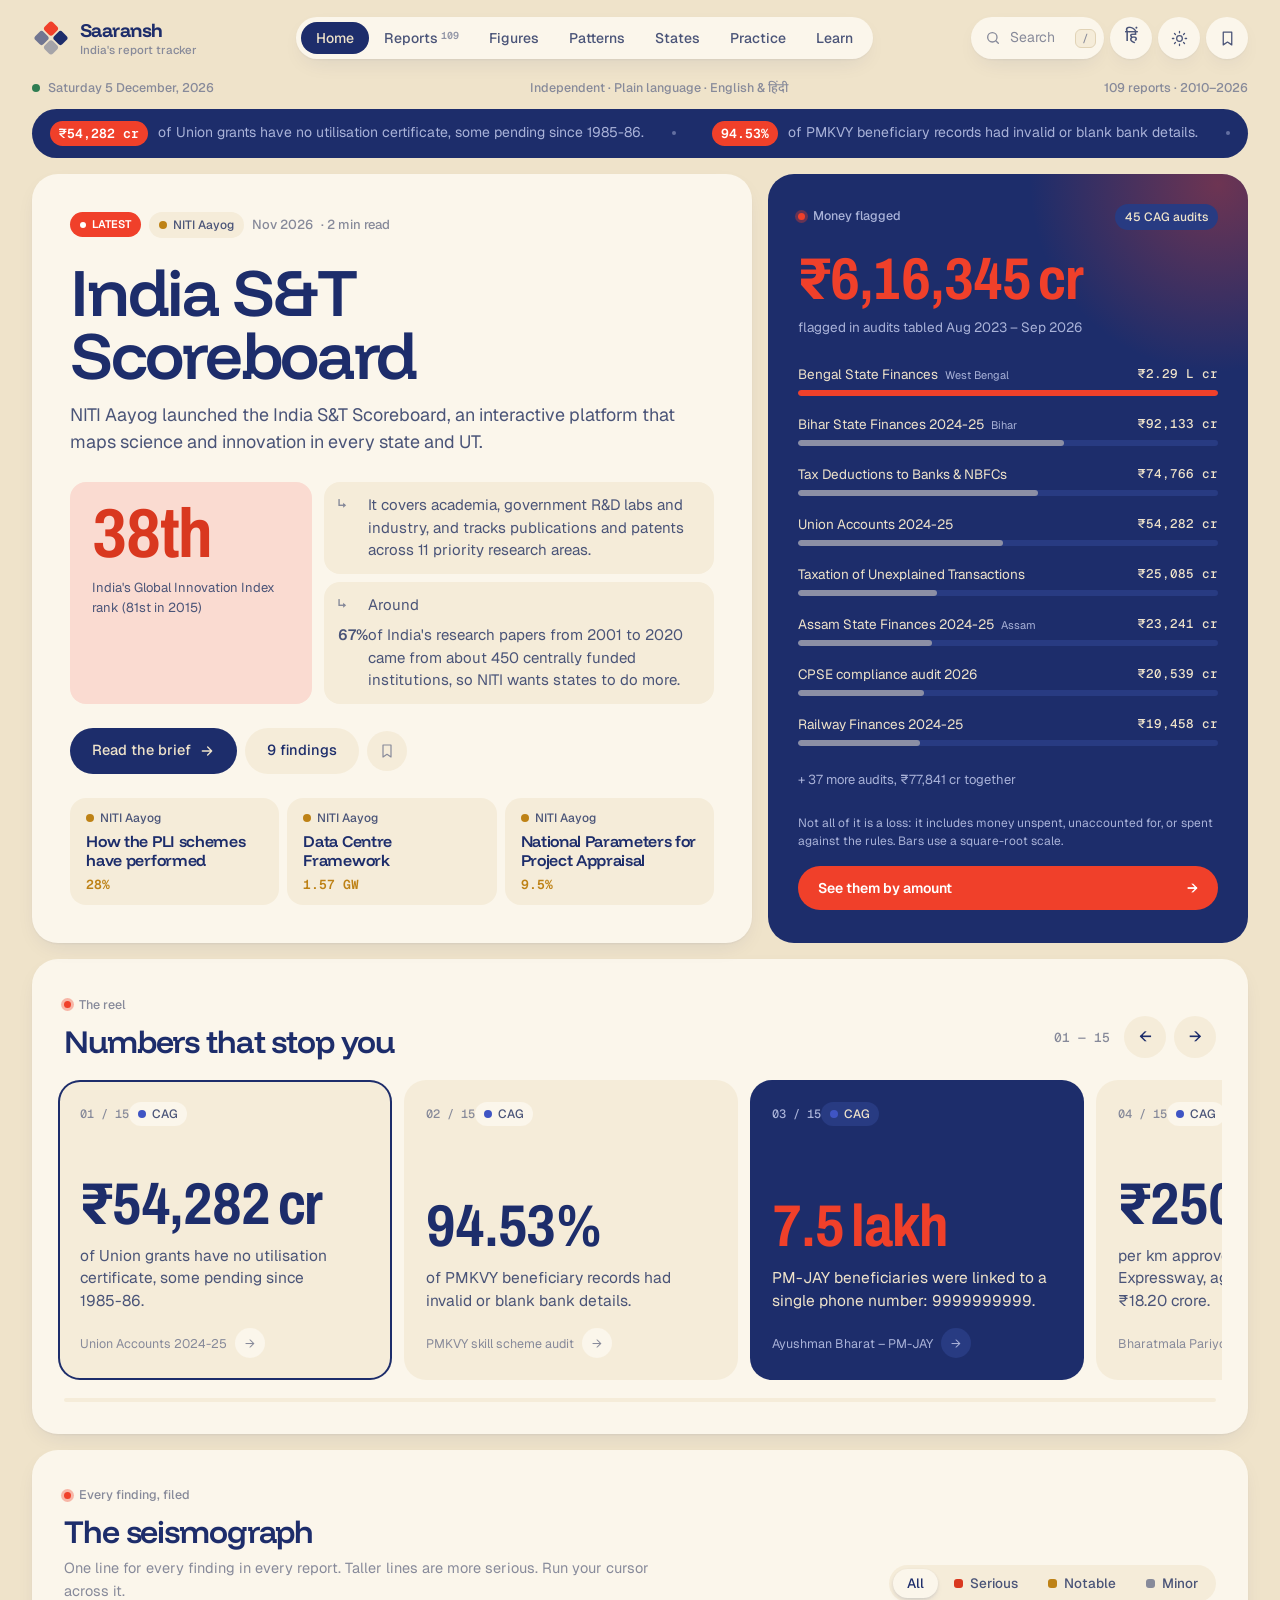
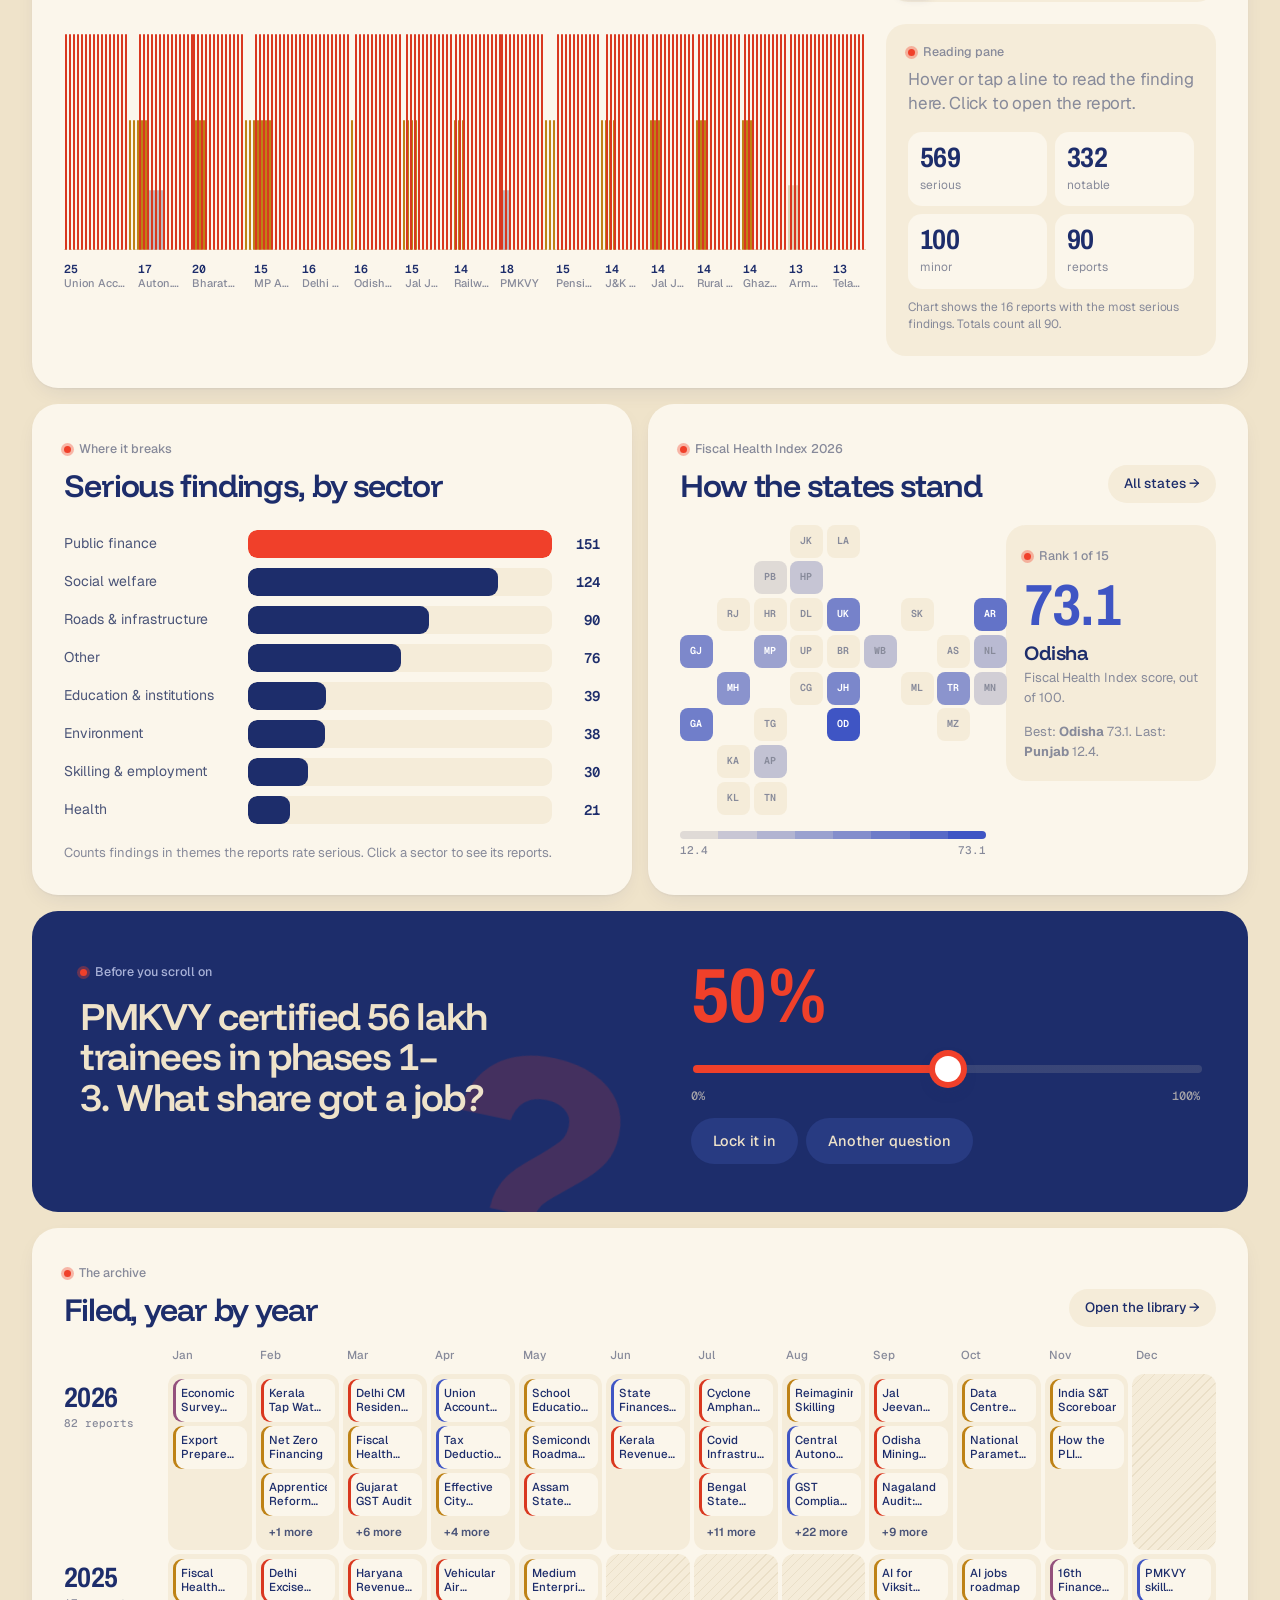
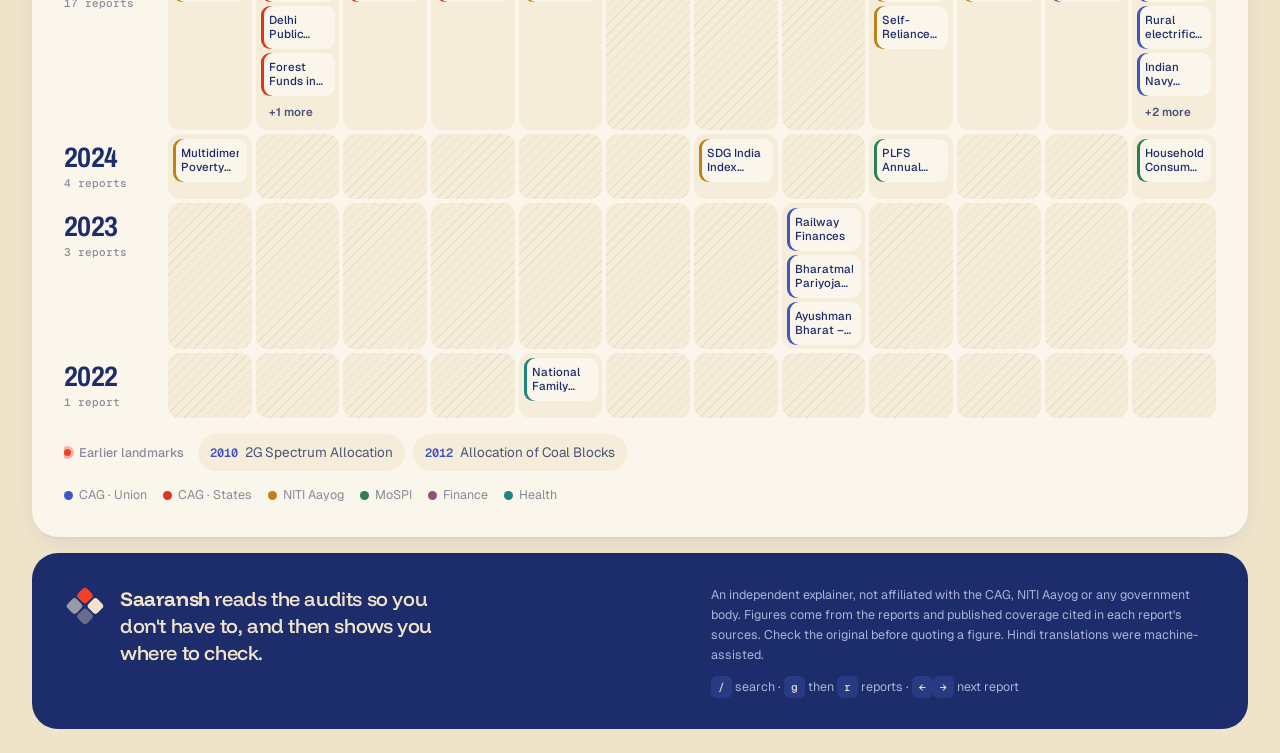
==== commit bf9eaf0e: "Add 3 reports: Ghaziabad Development Authority, Swasthya Sathi, Self-Reliance in Pulses - cag-up-gda" ====
--- a/index.html
+++ b/index.html
@@ -291,8 +291,8 @@
 
 <script src="/assets/js/data.js?v=1"></script>
 <script src="/assets/js/reports-v2.js?v=1"></script>
-<script src="/assets/js/reports-2025-26.js?v=25"></script>
-<script src="/assets/js/reports-hi.js?v=25"></script>
+<script src="/assets/js/reports-2025-26.js?v=26"></script>
+<script src="/assets/js/reports-hi.js?v=26"></script>
 <script src="/assets/js/app.js?v=47"></script>
 <script src="/assets/js/i18n.js?v=46"></script>
 </body>
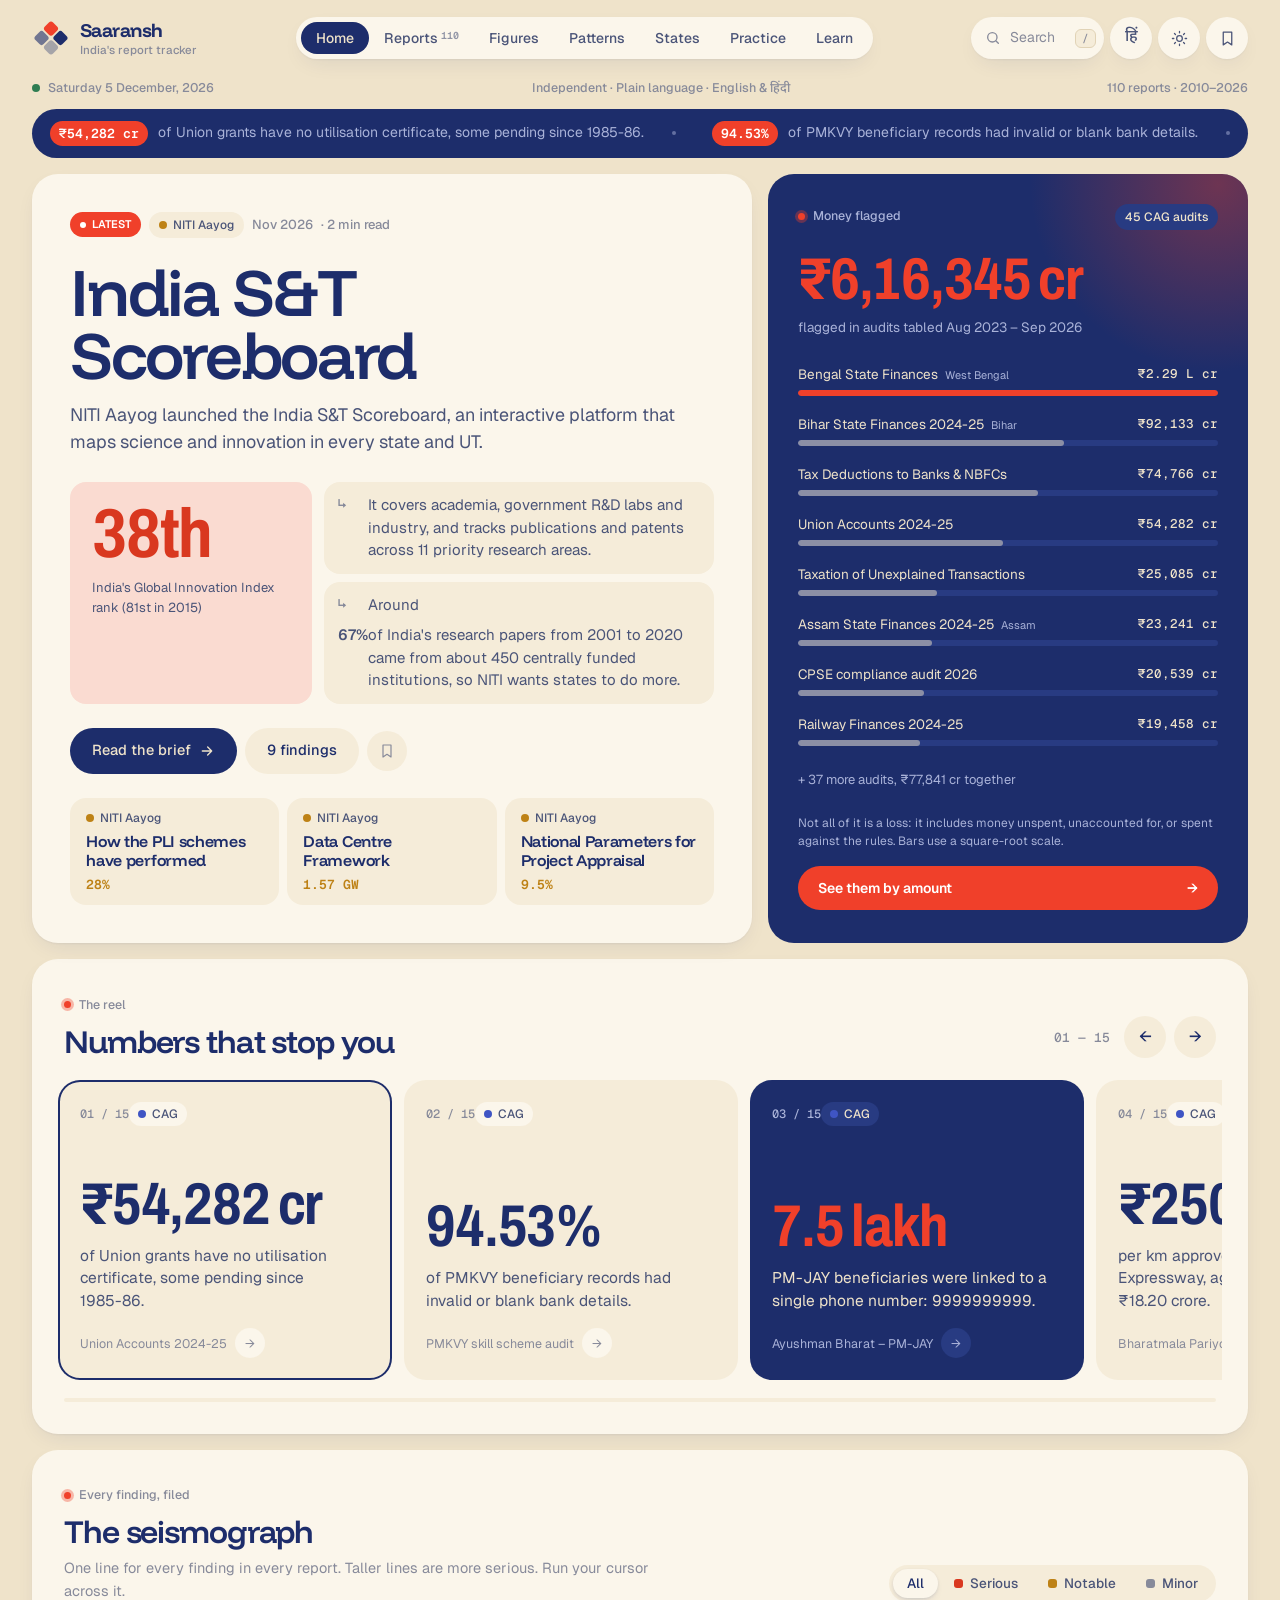
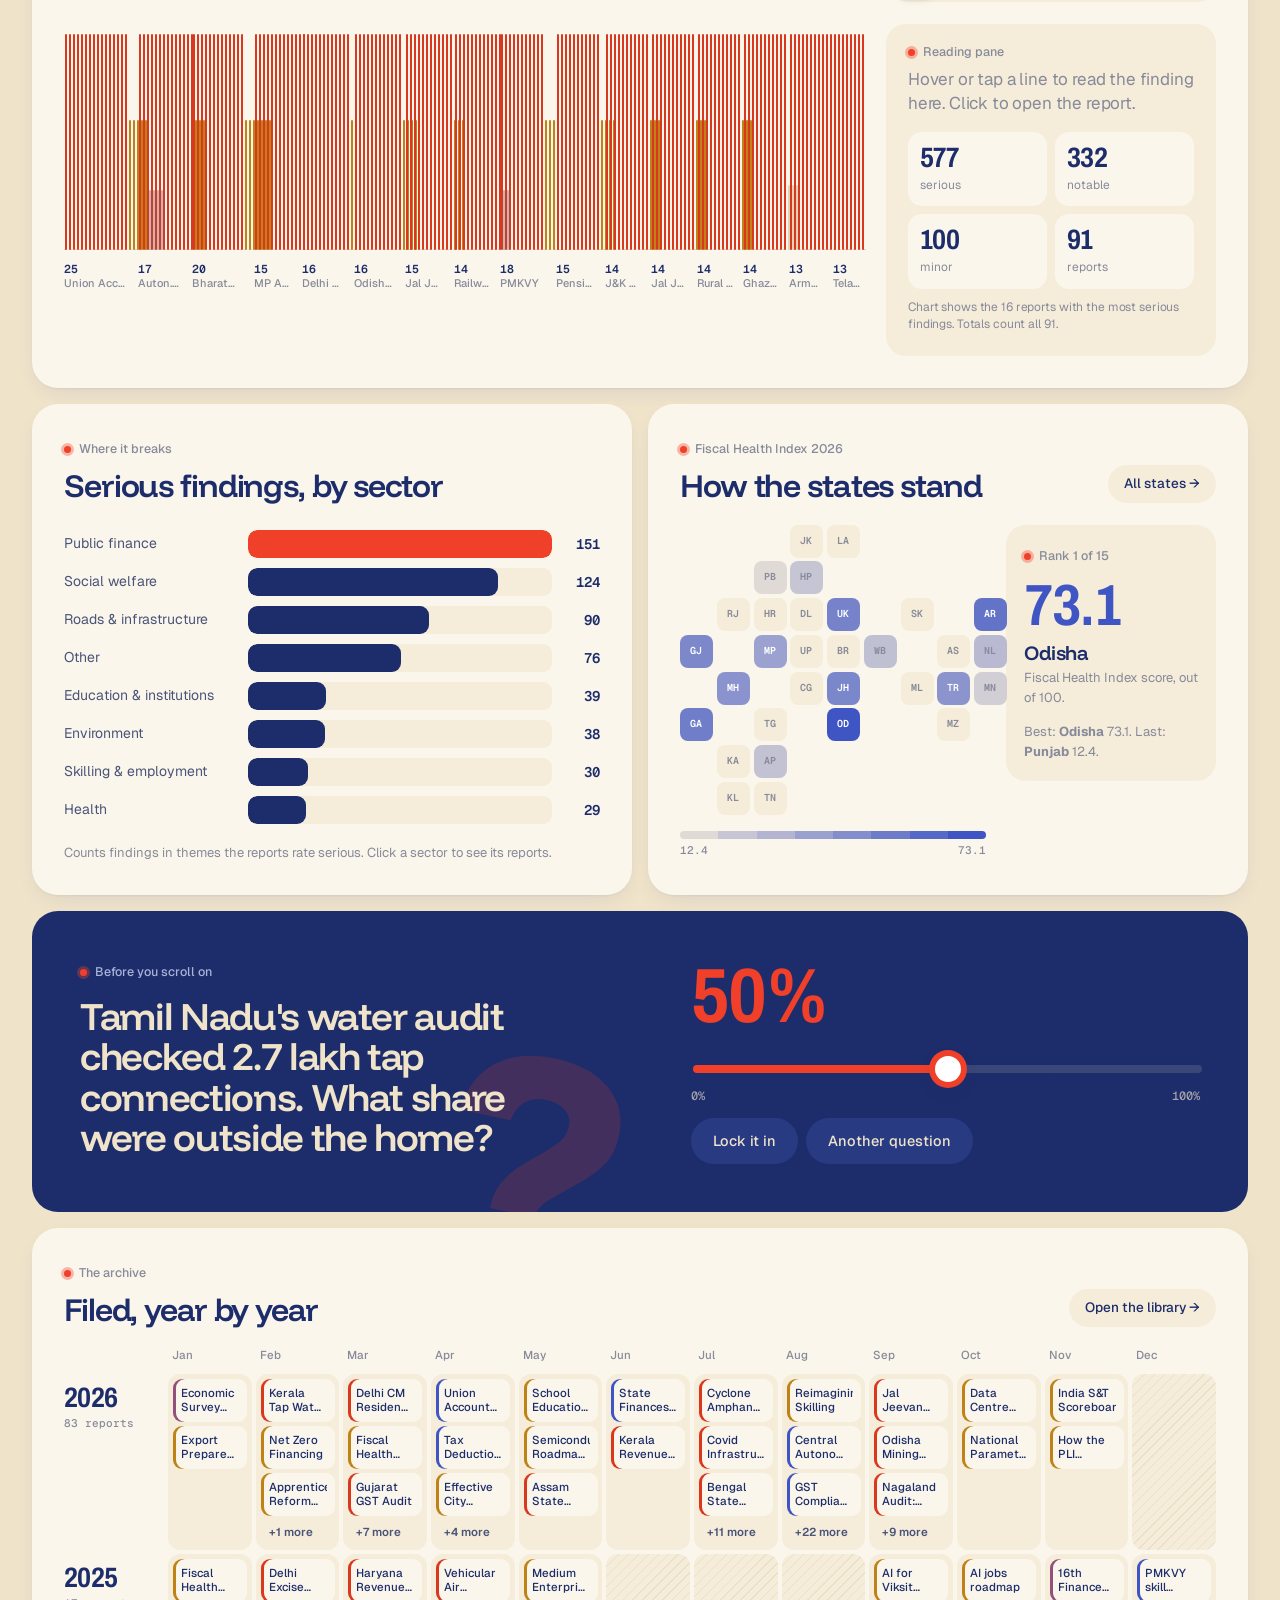
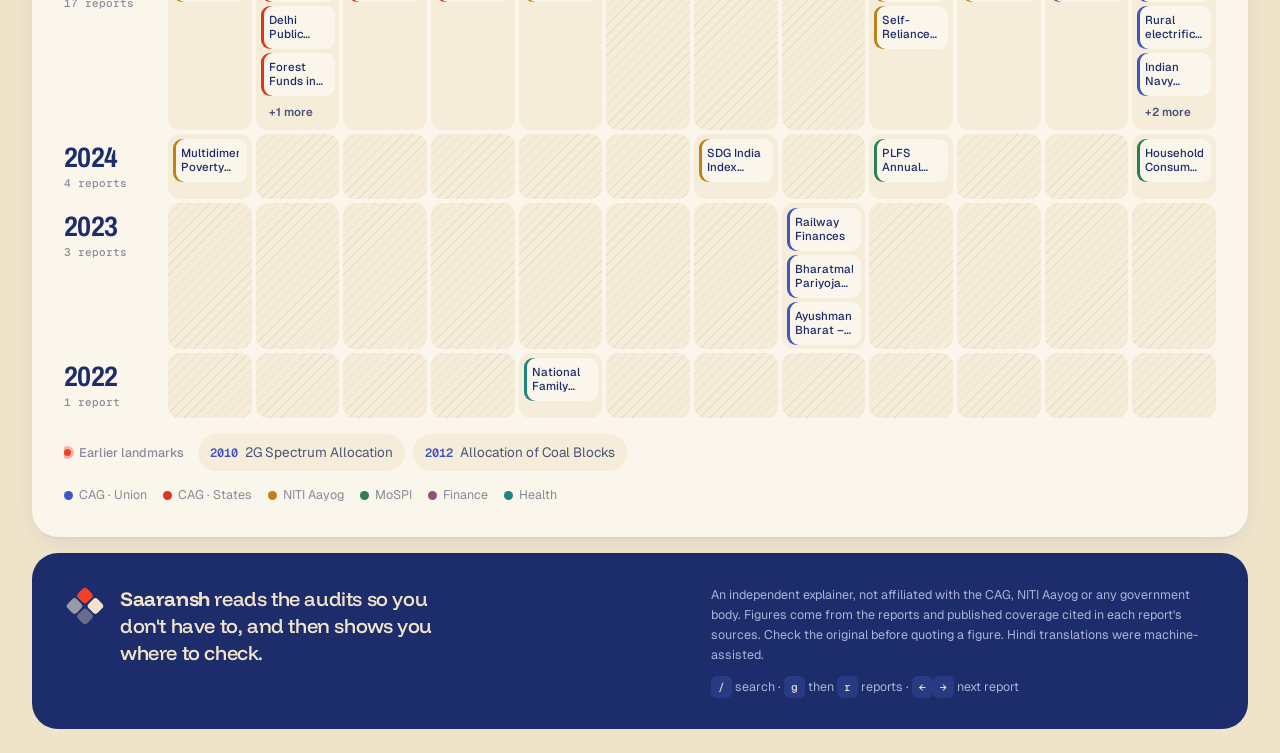
==== commit f72768f7: "Add 1 report: Nagaland Public Health Infrastructure - cag-nagaland-health-2026: CAG subject specific" ====
--- a/index.html
+++ b/index.html
@@ -291,8 +291,8 @@
 
 <script src="/assets/js/data.js?v=1"></script>
 <script src="/assets/js/reports-v2.js?v=1"></script>
-<script src="/assets/js/reports-2025-26.js?v=26"></script>
-<script src="/assets/js/reports-hi.js?v=26"></script>
+<script src="/assets/js/reports-2025-26.js?v=27"></script>
+<script src="/assets/js/reports-hi.js?v=27"></script>
 <script src="/assets/js/app.js?v=47"></script>
 <script src="/assets/js/i18n.js?v=46"></script>
 </body>
